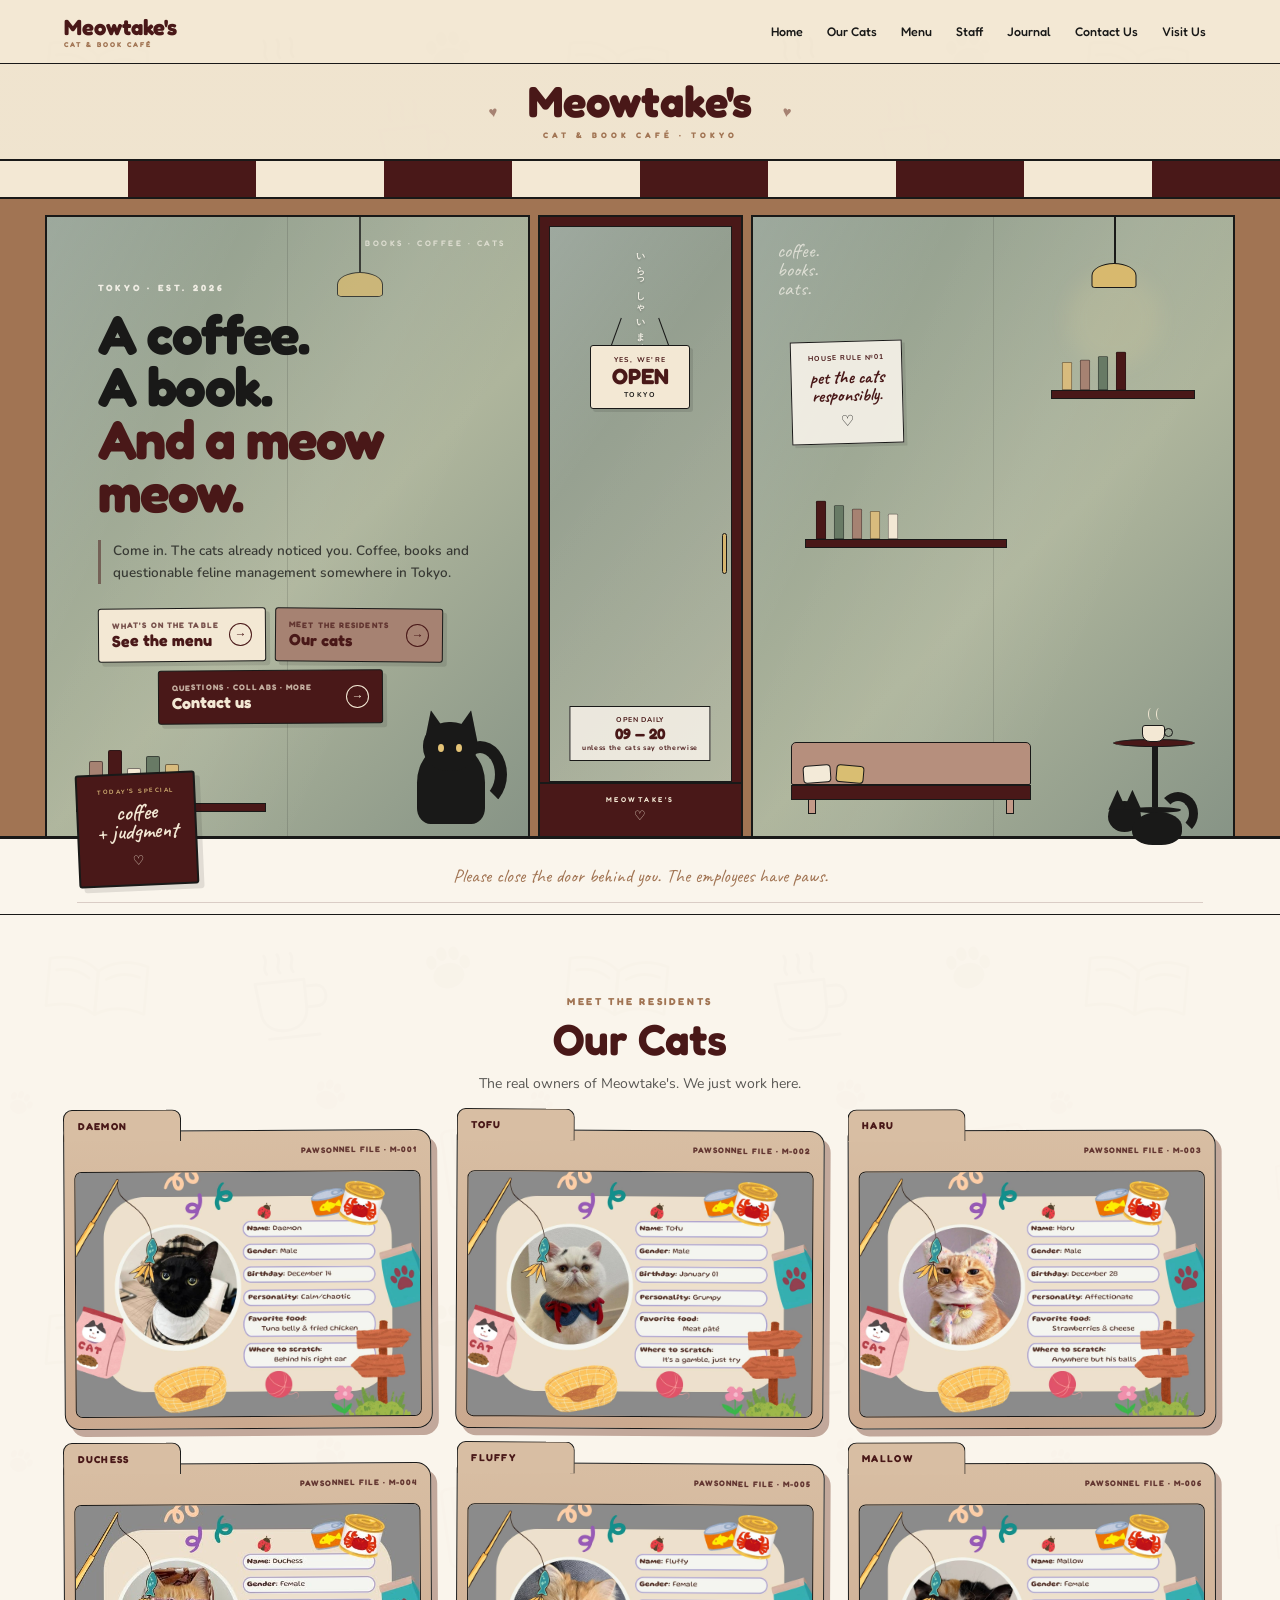
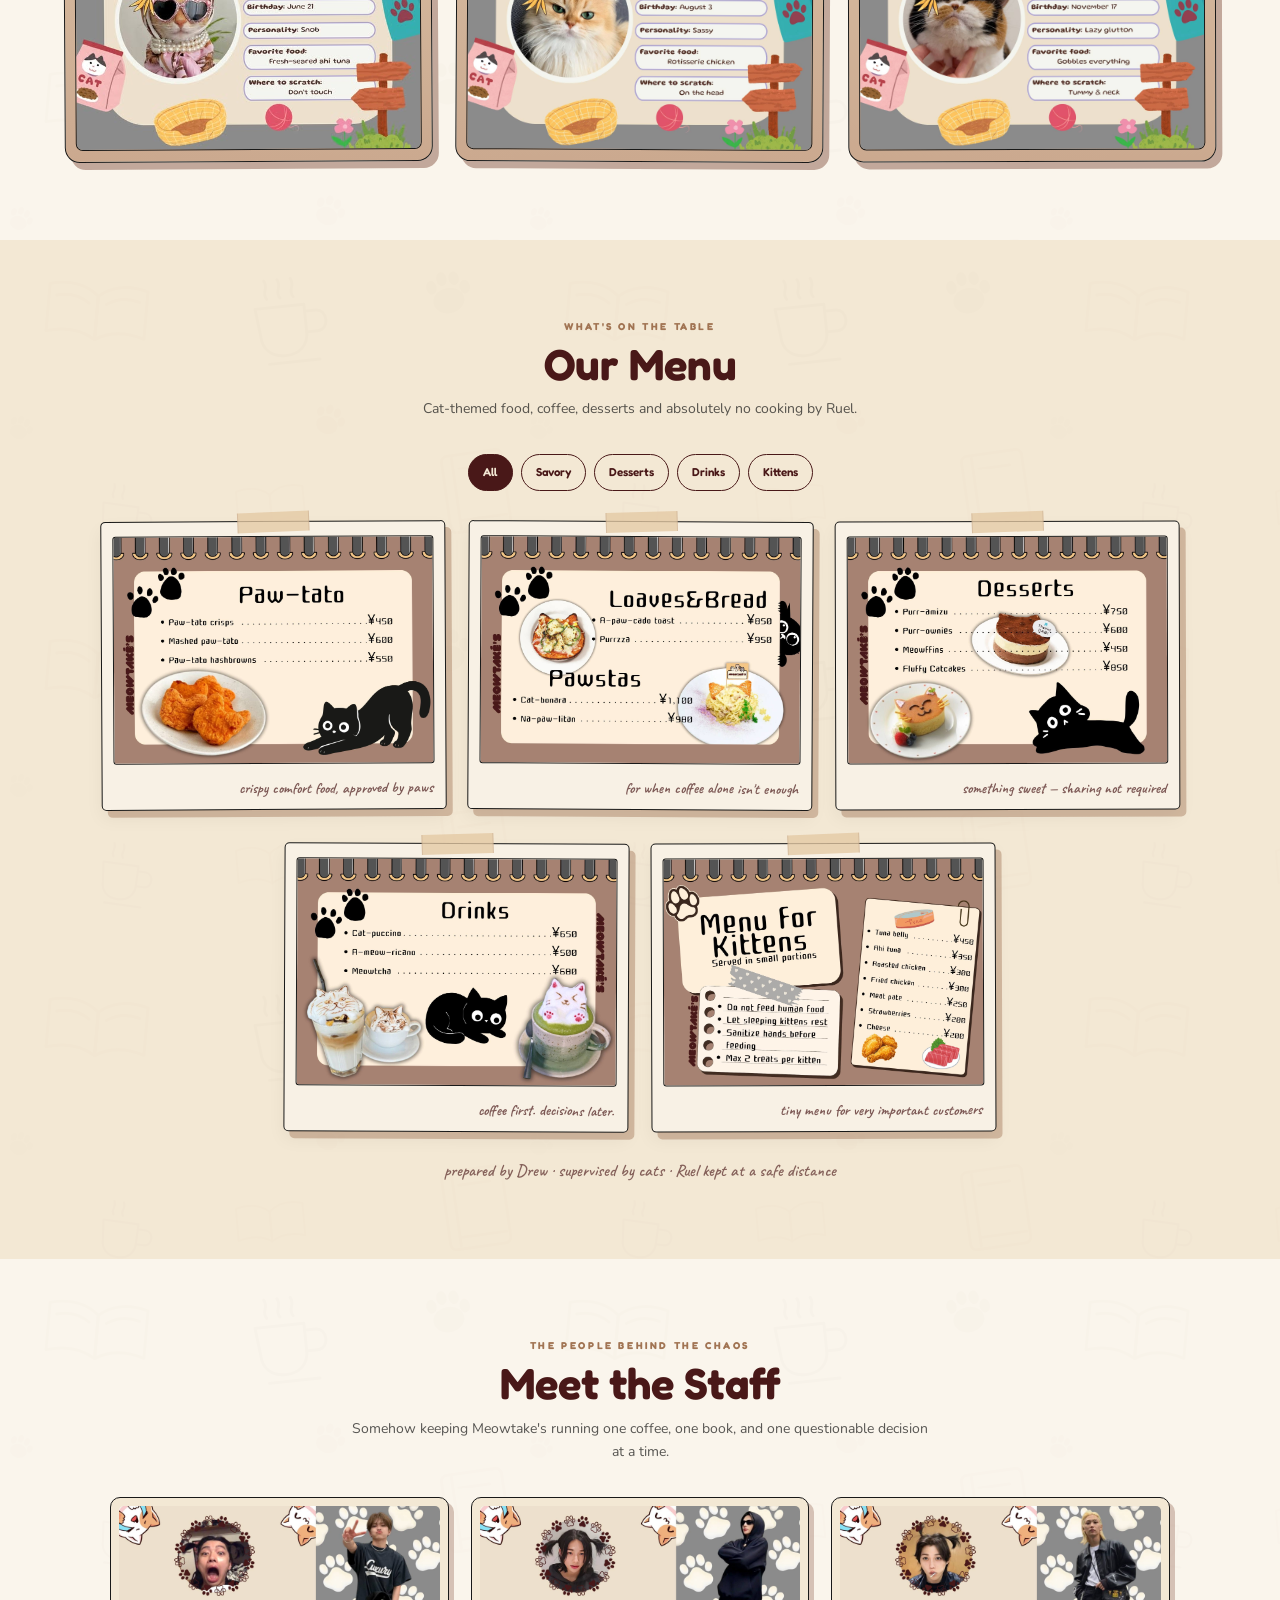
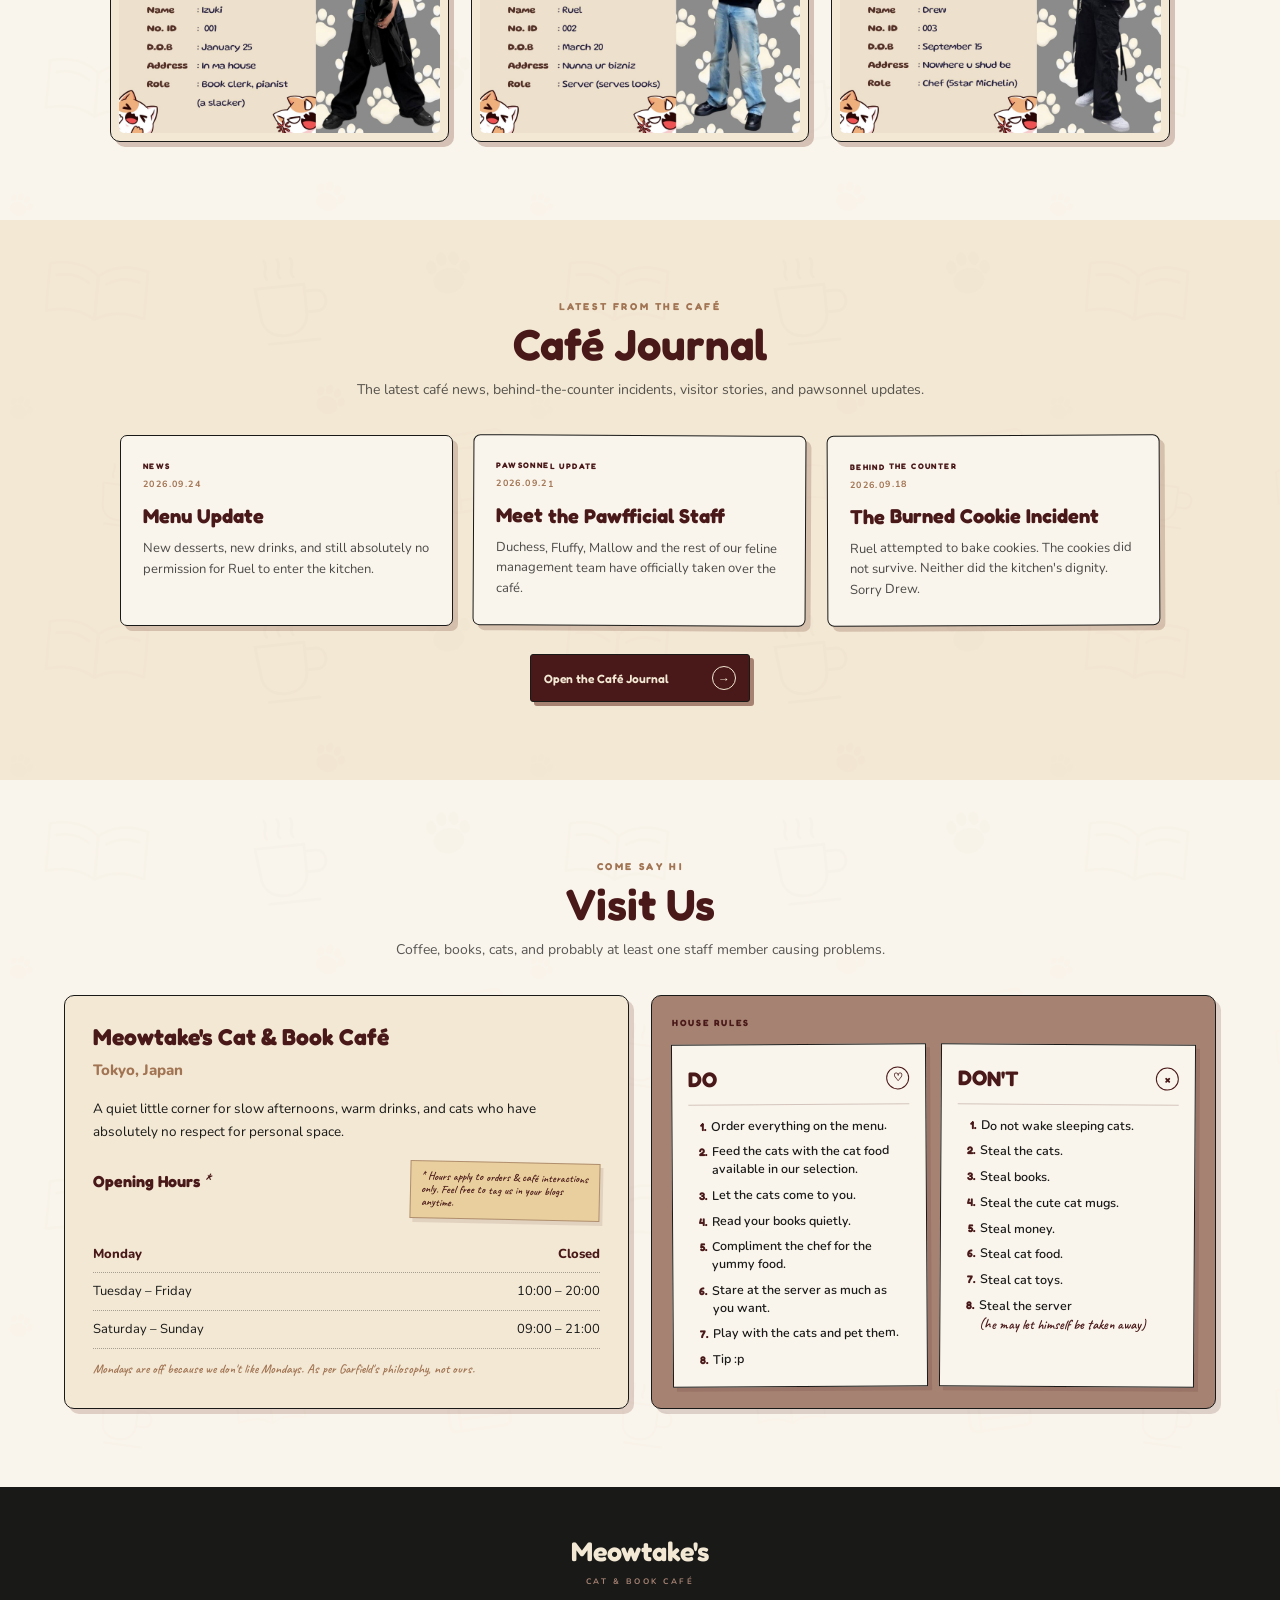
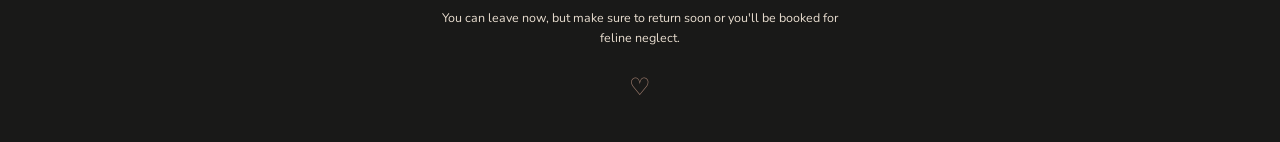
==== index.html @ d49403c1 "this thing should be fcking fine this time" ====
<!DOCTYPE html>
<html lang="en">
<head>
    <meta charset="UTF-8">
    <meta name="viewport" content="width=device-width, initial-scale=1.0">
    <meta name="description" content="Meowtake's Cat & Book Café — coffee, books, cats and questionable staff decisions.">
    <title>Meowtake's Cat & Book Café</title>

    <link rel="preconnect" href="https://fonts.googleapis.com">
    <link rel="preconnect" href="https://fonts.gstatic.com" crossorigin>
    <link href="https://fonts.googleapis.com/css2?family=Caveat:wght@500;600;700&family=Fredoka:wght@400;500;600;700&family=Nunito:wght@400;500;600;700;800&display=swap" rel="stylesheet">
    <link rel="stylesheet" href="style.css">
</head>

<body class="home-page">

    <!-- HEADER -->
    <header class="site-header">
        <a href="#home" class="logo" aria-label="Meowtake's home">
            <strong>Meowtake's</strong>
            <span>CAT &amp; BOOK CAFÉ</span>
        </a>

        <button class="menu-toggle" type="button" aria-label="Open navigation" aria-expanded="false" aria-controls="main-navigation">☰</button>

        <nav class="main-nav" id="main-navigation">
            <a href="#home">Home</a>
            <a href="#cats">Our Cats</a>
            <a href="#menu">Menu</a>
            <a href="#staff">Staff</a>
            <a href="journal.html">Journal</a>
            <a href="contact.html">Contact Us</a>
            <a href="#visit">Visit Us</a>
        </nav>
    </header>

    <main>

        <!-- HERO — FULL CAFÉ ENTRY -->
        <section class="entry-hero" id="home">
            <div class="entry-main-sign">
                <span class="entry-sign-paw" aria-hidden="true">♥</span>
                <div class="entry-brand">
                    <strong>Meowtake's</strong>
                    <span>CAT &amp; BOOK CAFÉ · TOKYO</span>
                </div>
                <span class="entry-sign-paw" aria-hidden="true">♥</span>
            </div>

            <div class="entry-awning" aria-hidden="true">
                <span></span><span></span><span></span><span></span><span></span>
                <span></span><span></span><span></span><span></span><span></span>
            </div>

            <div class="entry-front">

                <!-- LEFT WINDOW -->
                <div class="entry-window entry-copy-window">
                    <div class="entry-glass-shine" aria-hidden="true"></div>
                    <p class="window-small-writing">BOOKS · COFFEE · CATS</p>

                    <div class="left-window-lamp" aria-hidden="true"><span></span></div>

                    <div class="entry-copy">
                        <p class="entry-eyebrow">TOKYO · EST. 2026</p>

                        <h1>
                            A coffee.<br>
                            A book.<br>
                            <span>And a meow meow.</span>
                        </h1>

                        <p class="entry-description">
                            Come in. The cats already noticed you. Coffee, books and questionable feline management somewhere in Tokyo.
                        </p>

                        <div class="entry-actions">
                            <a href="#menu" class="entry-action-card menu-card">
                                <span class="action-mini">WHAT'S ON THE TABLE</span>
                                <strong>See the menu</strong>
                                <span class="action-arrow" aria-hidden="true">→</span>
                            </a>

                            <a href="#cats" class="entry-action-card cats-card">
                                <span class="action-mini">MEET THE RESIDENTS</span>
                                <strong>Our cats</strong>
                                <span class="action-arrow" aria-hidden="true">→</span>
                            </a>

                            <a href="contact.html" class="entry-action-card contact-card">
                                <span class="action-mini">QUESTIONS · COLLABS · MORE</span>
                                <strong>Contact us</strong>
                                <span class="action-arrow" aria-hidden="true">→</span>
                            </a>
                        </div>
                    </div>

                    <div class="entry-book-shelf" aria-hidden="true">
                        <span class="entry-book book-one"></span>
                        <span class="entry-book book-two"></span>
                        <span class="entry-book book-three"></span>
                        <span class="entry-book book-four"></span>
                        <span class="entry-book book-five"></span>
                    </div>

                    <div class="entry-window-cat" aria-hidden="true">
                        <span class="entry-cat-ear left-ear"></span>
                        <span class="entry-cat-ear right-ear"></span>
                        <div class="entry-cat-head"><i></i><i></i></div>
                        <div class="entry-cat-body"></div>
                        <div class="entry-cat-tail"></div>
                    </div>
                </div>

                <!-- CENTER DOOR -->
                <div class="entry-door">
                    <div class="door-window">
                        <p class="door-japanese">いらっしゃいませ</p>

                        <div class="entry-open-holder" aria-label="Yes, we're open">
                            <span class="open-rope rope-left" aria-hidden="true"></span>
                            <span class="open-rope rope-right" aria-hidden="true"></span>
                            <div class="entry-open-sign">
                                <small>YES, WE'RE</small>
                                <strong>OPEN</strong>
                                <span>TOKYO</span>
                            </div>
                        </div>

                        <div class="door-hours">
                            <span>OPEN DAILY</span>
                            <strong>09 — 20</strong>
                            <small>unless the cats say otherwise</small>
                        </div>
                    </div>

                    <div class="entry-door-handle" aria-hidden="true"></div>

                    <div class="door-bottom-panel">
                        <span>MEOWTAKE'S</span>
                        <small>♡</small>
                    </div>
                </div>

                <!-- RIGHT WINDOW -->
                <div class="entry-window entry-interior-window">
                    <div class="entry-glass-shine" aria-hidden="true"></div>

                    <p class="window-quote">coffee.<br>books.<br>cats.</p>

                    <div class="window-poster">
                        <small>HOUSE RULE №01</small>
                        <strong>pet the cats<br>responsibly.</strong>
                        <span>♡</span>
                    </div>

                    <div class="entry-lamp" aria-hidden="true">
                        <div class="lamp-wire"></div>
                        <div class="lamp-shade"></div>
                        <div class="lamp-glow"></div>
                    </div>

                    <div class="interior-shelf" aria-hidden="true">
                        <span class="entry-book book-two"></span>
                        <span class="entry-book book-four"></span>
                        <span class="entry-book book-one"></span>
                        <span class="entry-book book-five"></span>
                        <span class="entry-book book-three"></span>
                    </div>

                    <div class="interior-shelf second-interior-shelf" aria-hidden="true">
                        <span class="entry-book book-five"></span>
                        <span class="entry-book book-one"></span>
                        <span class="entry-book book-four"></span>
                        <span class="entry-book book-two"></span>
                    </div>

                    <div class="window-bench" aria-hidden="true">
                        <div class="bench-back"></div>
                        <div class="bench-seat"></div>
                        <div class="bench-leg leg-left"></div>
                        <div class="bench-leg leg-right"></div>
                        <div class="bench-cushion cushion-one"></div>
                        <div class="bench-cushion cushion-two"></div>
                    </div>

                    <div class="entry-table" aria-hidden="true">
                        <div class="entry-coffee">
                            <span class="coffee-body"></span>
                            <span class="coffee-handle"></span>
                            <i class="steam steam-one"></i>
                            <i class="steam steam-two"></i>
                        </div>
                        <div class="entry-table-top"></div>
                        <div class="entry-table-leg"></div>
                        <div class="entry-table-foot"></div>
                    </div>
                </div>
            </div>

            <div class="entry-sidewalk">
                <div class="entry-board">
                    <small>TODAY'S SPECIAL</small>
                    <strong>coffee<br>+ judgment</strong>
                    <span>♡</span>
                </div>

                <div class="entry-outside-cat" aria-hidden="true">
                    <div class="outside-head"></div>
                    <div class="outside-body"></div>
                    <div class="outside-tail"></div>
                </div>

                <p class="sidewalk-message">Please close the door behind you. The employees have paws.</p>
            </div>
        </section>

        <!-- OUR CATS -->
        <section class="cats-section" id="cats">
            <div class="section-heading">
                <p>MEET THE RESIDENTS</p>
                <h2>Our Cats</h2>
                <span>The real owners of Meowtake's. We just work here.</span>
            </div>

            <div class="cats-grid">
                <article class="cat-card" data-cat-name="DAEMON" data-file="PAWSONNEL FILE · M-001">
                    <img src="images/daemon.jpg" alt="Daemon's Meowtake's profile" class="cat-profile" loading="lazy">
                </article>

                <article class="cat-card" data-cat-name="TOFU" data-file="PAWSONNEL FILE · M-002">
                    <img src="images/tofu.jpg" alt="Tofu's Meowtake's profile" class="cat-profile" loading="lazy">
                </article>

                <article class="cat-card" data-cat-name="HARU" data-file="PAWSONNEL FILE · M-003">
                    <img src="images/haru.jpg" alt="Haru's Meowtake's profile" class="cat-profile" loading="lazy">
                </article>

                <article class="cat-card" data-cat-name="DUCHESS" data-file="PAWSONNEL FILE · M-004">
                    <img src="images/duchess.jpg" alt="Duchess' Meowtake's profile" class="cat-profile" loading="lazy">
                </article>

                <article class="cat-card" data-cat-name="FLUFFY" data-file="PAWSONNEL FILE · M-005">
                    <img src="images/fluffy.jpg" alt="Fluffy's Meowtake's profile" class="cat-profile" loading="lazy">
                </article>

                <article class="cat-card" data-cat-name="MALLOW" data-file="PAWSONNEL FILE · M-006">
                    <img src="images/mallow.jpg" alt="Mallow's Meowtake's profile" class="cat-profile" loading="lazy">
                </article>
            </div>
        </section>

        <!-- MENU -->
        <section class="menu-section" id="menu">
            <div class="section-heading">
                <p>WHAT'S ON THE TABLE</p>
                <h2>Our Menu</h2>
                <span>Cat-themed food, coffee, desserts and absolutely no cooking by Ruel.</span>
            </div>

            <div class="menu-filters" aria-label="Menu filters">
                <button class="menu-filter active" type="button" data-filter="all">All</button>
                <button class="menu-filter" type="button" data-filter="savory">Savory</button>
                <button class="menu-filter" type="button" data-filter="desserts">Desserts</button>
                <button class="menu-filter" type="button" data-filter="drinks">Drinks</button>
                <button class="menu-filter" type="button" data-filter="kittens">Kittens</button>
            </div>

            <div class="menu-grid">
                <article class="menu-category" data-category="savory" data-note="crispy comfort food, approved by paws">
                    <img src="images/menu-pawtato.jpg" alt="Meowtake's Paw-tato menu" class="menu-image" loading="lazy">
                </article>

                <article class="menu-category" data-category="savory" data-note="for when coffee alone isn't enough">
                    <img src="images/menu-savory.jpg" alt="Meowtake's Loaves, Bread and Pawstas menu" class="menu-image" loading="lazy">
                </article>

                <article class="menu-category" data-category="desserts" data-note="something sweet — sharing not required">
                    <img src="images/menu-desserts.jpg" alt="Meowtake's desserts menu" class="menu-image" loading="lazy">
                </article>

                <article class="menu-category" data-category="drinks" data-note="coffee first. decisions later.">
                    <img src="images/menu-drinks.jpg" alt="Meowtake's drinks menu" class="menu-image" loading="lazy">
                </article>

                <article class="menu-category" data-category="kittens" data-note="tiny menu for very important customers">
                    <img src="images/menu-kittens.jpg" alt="Meowtake's menu for kittens" class="menu-image" loading="lazy">
                </article>
            </div>

            <p class="menu-footer-note">prepared by Drew · supervised by cats · Ruel kept at a safe distance</p>
        </section>

        <!-- STAFF -->
        <section class="staff-section" id="staff">
            <div class="section-heading">
                <p>THE PEOPLE BEHIND THE CHAOS</p>
                <h2>Meet the Staff</h2>
                <span>Somehow keeping Meowtake's running one coffee, one book, and one questionable decision at a time.</span>
            </div>

            <div class="staff-grid">
                <article class="staff-card">
                    <img src="images/izuki.jpg" alt="Izuki's Meowtake's staff profile" class="staff-profile" loading="lazy">
                </article>

                <article class="staff-card">
                    <img src="images/ruel.jpg" alt="Ruel's Meowtake's staff profile" class="staff-profile" loading="lazy">
                </article>

                <article class="staff-card">
                    <img src="images/drew.jpg" alt="Drew's Meowtake's staff profile" class="staff-profile" loading="lazy">
                </article>
            </div>
        </section>

        <!-- CAFÉ JOURNAL PREVIEW -->
        <section class="journal-section" id="journal">
            <div class="section-heading">
                <p>LATEST FROM THE CAFÉ</p>
                <h2>Café Journal</h2>
                <span>The latest café news, behind-the-counter incidents, visitor stories, and pawsonnel updates.</span>
            </div>

            <div class="journal-grid">
                <article class="journal-card" data-journal-category="news" data-date="2026-09-24">
                    <p class="journal-category">NEWS</p>
                    <p class="journal-date">2026.09.24</p>
                    <h3>Menu Update</h3>
                    <p>New desserts, new drinks, and still absolutely no permission for Ruel to enter the kitchen.</p>
                </article>

                <article class="journal-card" data-journal-category="pawsonnel" data-date="2026-09-21">
                    <p class="journal-category">PAWSONNEL UPDATE</p>
                    <p class="journal-date">2026.09.21</p>
                    <h3>Meet the Pawfficial Staff</h3>
                    <p>Duchess, Fluffy, Mallow and the rest of our feline management team have officially taken over the café.</p>
                </article>

                <article class="journal-card" data-journal-category="behind" data-date="2026-09-18">
                    <p class="journal-category">BEHIND THE COUNTER</p>
                    <p class="journal-date">2026.09.18</p>
                    <h3>The Burned Cookie Incident</h3>
                    <p>Ruel attempted to bake cookies. The cookies did not survive. Neither did the kitchen's dignity. Sorry Drew.</p>
                </article>
            </div>

            <div class="journal-more">
                <a href="journal.html" class="journal-more-button">
                    <span>Open the Café Journal</span>
                    <span class="journal-more-arrow" aria-hidden="true">→</span>
                </a>
            </div>
        </section>

        <!-- VISIT US -->
        <section class="visit-section" id="visit">
            <div class="section-heading">
                <p>COME SAY HI</p>
                <h2>Visit Us</h2>
                <span>Coffee, books, cats, and probably at least one staff member causing problems.</span>
            </div>

            <div class="visit-grid">
                <article class="visit-info">
                    <h3>Meowtake's Cat &amp; Book Café</h3>
                    <p class="visit-location">Tokyo, Japan</p>
                    <p>A quiet little corner for slow afternoons, warm drinks, and cats who have absolutely no respect for personal space.</p>

                    <div class="opening-hours">

    <div class="opening-hours-heading">
        <h4>
            Opening Hours<span class="hours-asterisk">*</span>
        </h4>

        <div class="hours-sticky">
            * Hours apply to orders &amp; café interactions only.
            Feel free to tag us in your blogs anytime.
        </div>
    </div>

    <div class="hours-row hours-closed">
        <span>Monday</span>
        <span>Closed</span>
    </div>

    <div class="hours-row">
        <span>Tuesday – Friday</span>
        <span>10:00 – 20:00</span>
    </div>

    <div class="hours-row">
        <span>Saturday – Sunday</span>
        <span>09:00 – 21:00</span>
    </div>

    <p class="monday-note">
        Mondays are off because we don't like Mondays. 
        As per Garfield's philosophy, not ours.
    </p>

</div>
                </article>

                <article class="house-rules rules-split-card">
                    <p class="rules-label">HOUSE RULES</p>

                    <div class="rules-columns">
                        <div class="rules-column rules-do">
                            <h3>DO <span aria-hidden="true">♡</span></h3>
                            <ol>
                                <li>Order everything on the menu.</li>
                                <li>Feed the cats with the cat food available in our selection.</li>
                                <li>Let the cats come to you.</li>
                                <li>Read your books quietly.</li>
                                <li>Compliment the chef for the yummy food.</li>
                                <li>Stare at the server as much as you want.</li>
                                <li>Play with the cats and pet them.</li>
                                <li>Tip :p</li>
                            </ol>
                        </div>

                        <div class="rules-column rules-dont">
                            <h3>DON'T <span aria-hidden="true">×</span></h3>
                            <ol>
                                <li>Do not wake sleeping cats.</li>
                                <li>Steal the cats.</li>
                                <li>Steal books.</li>
                                <li>Steal the cute cat mugs.</li>
                                <li>Steal money.</li>
                                <li>Steal cat food.</li>
                                <li>Steal cat toys.</li>
                                <li>Steal the server <small>(he may let himself be taken away)</small></li>
                            </ol>
                        </div>
                    </div>
                </article>
            </div>
        </section>

    </main>

    <!-- FOOTER -->
    <footer class="site-footer">
        <div class="footer-brand">
            <h2>Meowtake's</h2>
            <p>CAT &amp; BOOK CAFÉ</p>
        </div>

        <p class="footer-message">
            You can leave now, but make sure to return soon or you'll be booked for<br>
            feline neglect.
        </p>

        <div class="footer-divider" aria-hidden="true">♡</div>
    </footer>

    <script src="script.js"></script>
</body>
</html>
---- style.css ----
/* =========================================================
   MEOWTAKE'S CAT & BOOK CAFÉ
   CLEAN REBUILD — DESKTOP + TABLET + MOBILE
========================================================= */


/* =========================================================
   1. DESIGN TOKENS
========================================================= */

:root {
    --cream: #f3e8d4;
    --light-cream: #faf5ec;
    --dusty-rose: #a68272;
    --warm-brown: #a17453;
    --deep-burgundy: #491818;
    --soft-gray: #8b8b8b;
    --almost-black: #191918;

    --paper: #f8f1e5;
    --paper-warm: #f1e2ce;
    --paper-soft: #f6eee3;
    --glass-a: #8c9a8c;
    --glass-b: #aeb59c;
    --gold: #d8b96e;

    --content-width: 1180px;
    --section-x: clamp(20px, 5vw, 64px);
    --section-y: clamp(56px, 6.5vw, 78px);

    --border: 1.5px solid var(--almost-black);
    --shadow-small: 5px 5px 0 rgba(73, 24, 24, 0.15);
    --shadow-medium: 8px 8px 0 rgba(73, 24, 24, 0.16);
}


/* =========================================================
   2. RESET / GLOBAL
========================================================= */

*,
*::before,
*::after {
    box-sizing: border-box;
}

html {
    scroll-behavior: smooth;
    scroll-padding-top: 72px;
}

html,
body {
    width: 100%;
    margin: 0;
    overflow-x: clip;
}

body {
    min-width: 0;
    background: var(--cream);
    color: var(--almost-black);
    font-family: "Nunito", sans-serif;
    font-size: 15px;
    line-height: 1.6;
}

img {
    display: block;
    max-width: 100%;
    height: auto;
}

button,
input,
textarea,
select {
    font: inherit;
}

button,
a {
    -webkit-tap-highlight-color: transparent;
}

a {
    color: inherit;
}

h1,
h2,
h3,
h4,
p {
    margin-top: 0;
}

h1,
h2,
h3,
h4 {
    font-family: "Fredoka", sans-serif;
}

::selection {
    background: var(--dusty-rose);
    color: var(--almost-black);
}


/* =========================================================
   3. SHARED BACKGROUND PATTERN
========================================================= */

.site-header,
.cats-section,
.menu-section,
.staff-section,
.journal-section,
.visit-section,
.contact-hero,
.contact-people,
.journal-hero,
.featured-journal-wrapper {
    position: relative;
    isolation: isolate;
}

.site-header::before,
.cats-section::before,
.menu-section::before,
.staff-section::before,
.journal-section::before,
.visit-section::before,
.contact-hero::before,
.contact-people::before,
.journal-hero::before,
.featured-journal-wrapper::before {
    content: "";
    position: absolute;
    inset: 0;
    background-image: url("images/pattern-bg/pattern-bg.svg");
    background-repeat: repeat;
    background-size: 520px auto;
    background-position: center top;
    opacity: 0.12;
    pointer-events: none;
    z-index: 0;
}

.site-header::before {
    opacity: 0.08;
}

.site-header > *,
.cats-section > *,
.menu-section > *,
.staff-section > *,
.journal-section > *,
.visit-section > *,
.contact-hero > *,
.contact-people > *,
.journal-hero > *,
.featured-journal-wrapper > * {
    position: relative;
    z-index: 1;
}


/* =========================================================
   4. HEADER / NAV
========================================================= */

.site-header {
    position: sticky;
    top: 0;
    z-index: 1000;

    min-height: 64px;
    padding: 10px max(20px, 5vw);

    display: flex;
    align-items: center;
    justify-content: space-between;
    gap: 24px;

    background: rgba(243, 232, 212, 0.97);
    border-bottom: var(--border);
    backdrop-filter: blur(7px);
}

.logo {
    display: inline-flex;
    flex-direction: column;
    align-items: flex-start;
    gap: 3px;

    flex: 0 0 auto;

    text-decoration: none;
    line-height: 1;
}

.logo strong {
    font-family: "Fredoka", sans-serif;
    font-size: 22px;
    font-weight: 700;
    color: var(--deep-burgundy);
}

.logo span {
    font-family: "Fredoka", sans-serif;
    font-size: 7px;
    font-weight: 700;
    letter-spacing: 2px;
    color: var(--warm-brown);
}

.main-nav {
    display: flex;
    align-items: center;
    justify-content: flex-end;
    gap: 4px;
}

.main-nav a {
    padding: 7px 10px;
    border-radius: 18px;

    font-family: "Fredoka", sans-serif;
    font-size: 12.5px;
    font-weight: 500;
    text-decoration: none;

    transition:
        background-color 0.18s ease,
        color 0.18s ease,
        transform 0.18s ease;
}

.main-nav a:hover,
.main-nav a[aria-current="page"] {
    background: rgba(166, 130, 114, 0.28);
    color: var(--deep-burgundy);
}

.main-nav a:hover {
    transform: translateY(-1px);
}

.menu-toggle {
    display: none;
    flex: 0 0 auto;

    padding: 4px 6px;

    border: 0;
    background: transparent;
    color: var(--deep-burgundy);

    font-family: "Fredoka", sans-serif;
    font-size: 25px;
    line-height: 1;

    cursor: pointer;
}


/* =========================================================
   5. SHARED SECTION LAYOUT
========================================================= */

.cats-section,
.menu-section,
.staff-section,
.journal-section,
.visit-section {
    width: 100%;
    padding: var(--section-y) var(--section-x);
}

.cats-section,
.staff-section,
.visit-section {
    background-color: var(--light-cream);
}

.menu-section,
.journal-section {
    background-color: var(--cream);
}

.section-heading {
    width: min(100%, 630px);
    margin: 0 auto 34px;
    text-align: center;
}

.section-heading > p,
.section-eyebrow {
    margin: 0 0 8px;

    font-family: "Fredoka", sans-serif;
    font-size: 10px;
    font-weight: 700;
    letter-spacing: 2.6px;

    color: var(--warm-brown);
}

.section-heading h2 {
    margin: 0;

    font-size: clamp(34px, 3.4vw, 46px);
    font-weight: 650;
    line-height: 1.05;

    color: var(--deep-burgundy);
}

.section-heading > span {
    display: block;

    max-width: 580px;
    margin: 10px auto 0;

    font-size: 14px;
    line-height: 1.65;

    color: rgba(25, 25, 24, 0.72);
}


/* =========================================================
   6. HOMEPAGE HERO — CAFÉ STOREFRONT
========================================================= */

.entry-hero {
    width: 100%;
    overflow: hidden;

    display: grid;
    grid-template-rows: auto 38px minmax(455px, auto) 78px;

    background: var(--warm-brown);
    border-bottom: var(--border);
}


/* ---------- top sign ---------- */

.entry-main-sign {
    min-height: 96px;
    padding: 17px 24px;

    display: flex;
    align-items: center;
    justify-content: center;
    gap: 20px;

    background:
        linear-gradient(rgba(243, 232, 212, 0.96), rgba(243, 232, 212, 0.96)),
        url("images/pattern-bg/pattern-bg.svg");
    background-size: auto, 500px auto;

    border-bottom: 2px solid var(--almost-black);
    text-align: center;
}

.entry-brand strong {
    display: block;

    font-family: "Fredoka", sans-serif;
    font-size: clamp(32px, 3.4vw, 46px);
    font-weight: 700;
    line-height: 0.95;

    color: var(--deep-burgundy);
}

.entry-brand span {
    display: block;
    margin-top: 7px;

    font-family: "Fredoka", sans-serif;
    font-size: 8px;
    font-weight: 700;
    letter-spacing: 4px;

    color: var(--warm-brown);
}

.entry-sign-paw {
    display: grid;
    place-items: center;

    width: 30px;
    height: 30px;

    color: var(--dusty-rose);
    font-size: 15px;
}

.entry-sign-paw:first-child {
    transform: rotate(-9deg);
}

.entry-sign-paw:last-child {
    transform: rotate(9deg);
}


/* ---------- awning ---------- */

.entry-awning {
    display: grid;
    grid-template-columns: repeat(10, 1fr);

    border-bottom: 2px solid var(--almost-black);
    overflow: hidden;
}

.entry-awning span {
    position: relative;
    background: var(--cream);
}

.entry-awning span:nth-child(even) {
    background: var(--deep-burgundy);
}

.entry-awning span::after {
    content: "";
    position: absolute;
    left: 0;
    right: 0;
    bottom: -11px;

    height: 20px;

    background: inherit;
    border-radius: 0 0 50% 50%;
}


/* ---------- storefront ---------- */

.entry-front {
    width: 100%;
    min-width: 0;

    display: grid;
    grid-template-columns:
        minmax(0, 1fr)
        minmax(205px, 0.42fr)
        minmax(0, 1fr);

    gap: 8px;

    padding: 16px clamp(18px, 3.5vw, 54px) 0;

    background: var(--warm-brown);
}

.entry-window,
.entry-door {
    min-width: 0;
    min-height: 455px;
}

.entry-window {
    position: relative;
    overflow: hidden;

    background:
        linear-gradient(
            135deg,
            var(--glass-a) 0%,
            var(--glass-b) 56%,
            #879486 100%
        );

    border: 2px solid var(--almost-black);
    border-bottom: 0;
}

.entry-window::after {
    content: "";
    position: absolute;
    top: 0;
    bottom: 0;
    left: 50%;

    width: 1px;

    background: rgba(25, 25, 24, 0.14);
    z-index: 2;
}

.entry-glass-shine {
    position: absolute;
    inset: 0;
    z-index: 1;

    background:
        linear-gradient(
            114deg,
            rgba(255, 255, 255, 0.15),
            transparent 27%,
            rgba(255, 255, 255, 0.05) 52%,
            transparent 70%
        );

    pointer-events: none;
}


/* ---------- left window text ---------- */

.entry-copy-window {
    min-height: 455px;
}

.window-small-writing {
    position: absolute;
    top: 20px;
    right: 22px;
    z-index: 3;

    margin: 0;

    font-family: "Fredoka", sans-serif;
    font-size: 8px;
    font-weight: 600;
    letter-spacing: 2.5px;

    color: rgba(250, 245, 236, 0.64);
}

.entry-copy {
    position: relative;
    z-index: 5;

    width: min(100%, 620px);
    padding:
        clamp(42px, 5vw, 66px)
        clamp(28px, 4vw, 56px)
        112px;
}

.entry-eyebrow {
    margin: 0 0 12px;

    font-family: "Fredoka", sans-serif;
    font-size: 9px;
    font-weight: 700;
    letter-spacing: 3.2px;

    color: rgba(250, 245, 236, 0.9);
}

.entry-copy h1 {
    margin: 0;

    font-family: "Fredoka", sans-serif;
    font-size: clamp(40px, 4.3vw, 62px);
    font-weight: 700;
    line-height: 0.96;
    letter-spacing: -1.5px;

    color: var(--almost-black);
}

.entry-copy h1 span {
    color: var(--deep-burgundy);
}

.entry-description {
    width: min(100%, 450px);
    margin: 21px 0 0;
    padding-left: 12px;

    border-left: 3px solid rgba(73, 24, 24, 0.5);

    font-size: 13.5px;
    font-weight: 600;
    line-height: 1.62;

    color: rgba(25, 25, 24, 0.78);
}


/* ---------- hero action cards ---------- */

.entry-actions {
    width: fit-content;
    max-width: 100%;
    margin-top: 24px;

    display: grid;
    grid-template-columns: repeat(2, minmax(0, 1fr));
    gap: 9px;
}

.entry-action-card {
    position: relative;

    min-width: 168px;
    padding: 11px 42px 11px 13px;

    border: 1.5px solid var(--almost-black);
    border-radius: 3px;

    text-decoration: none;

    box-shadow: 4px 4px 0 rgba(25, 25, 24, 0.12);

    transition:
        transform 0.18s ease,
        box-shadow 0.18s ease;
}

.entry-action-card:hover {
    transform: translateY(-3px) rotate(0);
    box-shadow: 6px 6px 0 rgba(25, 25, 24, 0.12);
}

.menu-card {
    background: var(--cream);
    color: var(--deep-burgundy);
    transform: rotate(-0.5deg);
}

.cats-card {
    background: var(--dusty-rose);
    color: var(--deep-burgundy);
    transform: rotate(0.5deg);
}

.contact-card {
    grid-column: 1 / -1;
    justify-self: center;

    width: 225px;

    background: var(--deep-burgundy);
    color: var(--cream);

    transform: rotate(-0.35deg);
}

.action-mini {
    display: block;
    margin-bottom: 2px;

    font-family: "Fredoka", sans-serif;
    font-size: 8px;
    font-weight: 700;
    line-height: 1.25;
    letter-spacing: 1.1px;

    opacity: 0.72;
    white-space: nowrap;
}

.entry-action-card strong {
    display: block;

    font-family: "Fredoka", sans-serif;
    font-size: 16px;
    line-height: 1.1;
}

.action-arrow {
    position: absolute;
    top: 50%;
    right: 13px;

    width: 23px;
    height: 23px;

    display: grid;
    place-items: center;

    transform: translateY(-50%);

    border: 1px solid currentColor;
    border-radius: 50%;

    font-size: 12px;
}


/* ---------- left window lamp ---------- */

.left-window-lamp {
    position: absolute;
    top: 0;
    left: 65%;
    z-index: 3;

    width: 2px;
    height: 62px;

    background: var(--almost-black);
    opacity: 0.75;
}

.left-window-lamp span {
    position: absolute;
    left: 50%;
    bottom: -18px;

    width: 46px;
    height: 25px;

    transform: translateX(-50%);

    background: var(--gold);
    border: 1.5px solid var(--almost-black);
    border-radius: 50% 50% 12% 12%;
}


/* ---------- books ---------- */

.entry-book-shelf {
    position: absolute;
    left: 6%;
    bottom: 24px;
    z-index: 4;

    width: 190px;
    height: 9px;

    display: flex;
    align-items: flex-end;
    gap: 5px;

    padding-left: 12px;

    background: var(--deep-burgundy);
    border: 1.5px solid var(--almost-black);
}

.entry-book {
    position: relative;
    bottom: 8px;

    display: block;
    width: 14px;

    border: 1px solid rgba(25, 25, 24, 0.55);
    border-radius: 2px 2px 0 0;
}

.book-one {
    height: 42px;
    background: var(--dusty-rose);
}

.book-two {
    height: 53px;
    background: var(--deep-burgundy);
}

.book-three {
    height: 35px;
    background: var(--cream);
}

.book-four {
    height: 47px;
    background: #687a65;
}

.book-five {
    height: 39px;
    background: #d8bb7d;
}


/* ---------- left window cat ---------- */

.entry-window-cat {
    position: absolute;
    right: 6%;
    bottom: 12px;
    z-index: 4;

    width: 96px;
    height: 122px;
}

.entry-cat-head {
    position: absolute;
    top: 20px;
    left: 20px;
    z-index: 3;

    width: 54px;
    height: 49px;

    background: var(--almost-black);
    border-radius: 48%;
}

.entry-cat-head i {
    position: absolute;
    top: 22px;

    width: 6px;
    height: 8px;

    border-radius: 50%;
    background: #e5c477;
}

.entry-cat-head i:first-child {
    left: 15px;
}

.entry-cat-head i:last-child {
    right: 15px;
}

.entry-cat-ear {
    position: absolute;
    top: 8px;
    z-index: 2;

    width: 26px;
    height: 30px;

    background: var(--almost-black);
    clip-path: polygon(50% 0, 100% 100%, 0 100%);
}

.left-ear {
    left: 18px;
    transform: rotate(-12deg);
}

.right-ear {
    right: 18px;
    transform: rotate(12deg);
}

.entry-cat-body {
    position: absolute;
    left: 14px;
    bottom: 0;

    width: 68px;
    height: 80px;

    background: var(--almost-black);
    border-radius: 48% 48% 20% 20%;
}

.entry-cat-tail {
    position: absolute;
    right: -8px;
    bottom: 16px;

    width: 54px;
    height: 67px;

    border: 12px solid var(--almost-black);
    border-left-color: transparent;
    border-bottom-color: transparent;
    border-radius: 50%;

    transform-origin: bottom left;
    animation: entryTail 3s ease-in-out infinite;
}

@keyframes entryTail {
    0%,
    100% {
        transform: rotate(9deg);
    }

    50% {
        transform: rotate(-5deg);
    }
}


/* ---------- door ---------- */

.entry-door {
    position: relative;

    display: flex;
    flex-direction: column;

    background: var(--deep-burgundy);

    border: 2px solid var(--almost-black);
    border-bottom: 0;
}

.door-window {
    position: relative;
    flex: 1;

    margin: 9px 9px 0;

    overflow: hidden;

    background:
        linear-gradient(135deg, #89968a, #afb49d);

    border: 1.5px solid var(--almost-black);
}

.door-window::after {
    content: "";
    position: absolute;
    inset: 0;

    background:
        linear-gradient(
            125deg,
            rgba(255, 255, 255, 0.18),
            transparent 35%,
            rgba(255, 255, 255, 0.06)
        );

    pointer-events: none;
}

.door-japanese {
    position: absolute;
    top: 19px;
    left: 50%;
    z-index: 4;

    margin: 0;

    transform: translateX(-50%);

    writing-mode: vertical-rl;

    font-family: sans-serif;
    font-size: 9px;
    font-weight: 700;
    line-height: 1;
    letter-spacing: 3px;

    color: rgba(250, 245, 236, 0.94);
    text-shadow: 0 1px 2px rgba(25, 25, 24, 0.22);
}

.entry-open-holder {
    position: absolute;
    top: 90px;
    left: 50%;
    z-index: 5;

    width: 112px;
    height: 92px;

    transform: translateX(-50%);
    animation: entryOpenSign 4s ease-in-out infinite;
}

@keyframes entryOpenSign {
    0%,
    100% {
        transform: translateX(-50%) rotate(-2deg);
    }

    50% {
        transform: translateX(-50%) rotate(2deg);
    }
}

.open-rope {
    position: absolute;
    top: 0;

    width: 1px;
    height: 34px;

    background: var(--almost-black);
}

.rope-left {
    left: 31px;
    transform: rotate(20deg);
}

.rope-right {
    right: 31px;
    transform: rotate(-20deg);
}

.entry-open-sign {
    position: absolute;
    left: 50%;
    bottom: 0;

    width: 100px;
    padding: 8px 6px;

    transform: translateX(-50%);

    background: var(--cream);
    border: 1.5px solid var(--almost-black);
    border-radius: 3px;

    text-align: center;

    box-shadow: 3px 3px 0 rgba(25, 25, 24, 0.12);
}

.entry-open-sign small {
    display: block;

    font-size: 7px;
    font-weight: 700;
    letter-spacing: 1.4px;

    color: var(--deep-burgundy);
}

.entry-open-sign strong {
    display: block;

    font-family: "Fredoka", sans-serif;
    font-size: 22px;
    line-height: 1;

    color: var(--deep-burgundy);
}

.entry-open-sign span {
    display: block;
    margin-top: 2px;

    font-size: 7px;
    font-weight: 700;
    letter-spacing: 1.6px;
}

.door-hours {
    position: absolute;
    left: 50%;
    bottom: 20px;
    z-index: 4;

    width: 78%;
    padding: 8px;

    transform: translateX(-50%);

    background: rgba(250, 245, 236, 0.82);
    border: 1px solid var(--almost-black);

    text-align: center;
    color: var(--deep-burgundy);
}

.door-hours span,
.door-hours small {
    display: block;

    font-size: 7px;
    font-weight: 700;
    line-height: 1.3;
    letter-spacing: 0.7px;
}

.door-hours strong {
    display: block;
    margin: 2px 0;

    font-family: "Fredoka", sans-serif;
    font-size: 15px;
    line-height: 1;
}

.entry-door-handle {
    position: absolute;
    top: 51%;
    right: 14px;
    z-index: 6;

    width: 5px;
    height: 41px;

    background: #d5b46e;
    border: 1px solid var(--almost-black);
    border-radius: 20px;
}

.door-bottom-panel {
    height: 54px;

    display: flex;
    flex-direction: column;
    align-items: center;
    justify-content: center;

    border-top: 2px solid var(--almost-black);

    color: var(--cream);
}

.door-bottom-panel span {
    font-family: "Fredoka", sans-serif;
    font-size: 7px;
    font-weight: 600;
    letter-spacing: 2.5px;
}

.door-bottom-panel small {
    margin-top: 1px;
}


/* ---------- right interior ---------- */

.entry-interior-window {
    min-height: 455px;
}

.window-quote {
    position: absolute;
    top: 24px;
    left: 24px;
    z-index: 4;

    margin: 0;

    font-family: "Caveat", cursive;
    font-size: 20px;
    line-height: 0.95;

    color: rgba(250, 245, 236, 0.7);
}

.window-poster {
    position: absolute;
    top: 20%;
    left: 8%;
    z-index: 4;

    width: 112px;
    padding: 10px;

    background: rgba(250, 245, 236, 0.88);
    border: 1.5px solid var(--almost-black);

    text-align: center;

    box-shadow: 3px 3px 0 rgba(25, 25, 24, 0.1);
    transform: rotate(-1.5deg);
}

.window-poster small {
    display: block;

    font-size: 7px;
    font-weight: 700;
    letter-spacing: 1px;

    color: var(--deep-burgundy);
}

.window-poster strong {
    display: block;
    margin-top: 5px;

    font-family: "Caveat", cursive;
    font-size: 18px;
    line-height: 1;

    color: var(--deep-burgundy);
}

.window-poster span {
    display: block;
    margin-top: 5px;
}

.entry-lamp {
    position: absolute;
    top: 0;
    right: 18%;
    z-index: 3;

    width: 65px;
    height: 90px;
}

.lamp-wire {
    position: absolute;
    top: 0;
    left: 50%;

    width: 2px;
    height: 49px;

    background: var(--almost-black);
}

.lamp-shade {
    position: absolute;
    top: 46px;
    left: 50%;
    z-index: 2;

    width: 45px;
    height: 25px;

    transform: translateX(-50%);

    background: var(--gold);
    border: 1.5px solid var(--almost-black);
    border-radius: 50% 50% 10% 10%;
}

.lamp-glow {
    position: absolute;
    top: 55px;
    left: 50%;

    width: 95px;
    height: 95px;

    transform: translateX(-50%);

    border-radius: 50%;
    background: rgba(255, 225, 157, 0.11);
    filter: blur(10px);
}

.interior-shelf {
    position: absolute;
    top: 52%;
    left: 11%;
    z-index: 4;

    width: 42%;
    height: 9px;

    display: flex;
    align-items: flex-end;
    gap: 4px;

    padding-left: 8px;

    background: var(--deep-burgundy);
    border: 1.5px solid var(--almost-black);
}

.interior-shelf .entry-book {
    transform: scale(0.72);
    transform-origin: bottom;
}

.second-interior-shelf {
    top: 28%;
    left: auto;
    right: 8%;
    width: 30%;
}

.window-bench {
    position: absolute;
    left: 8%;
    bottom: 22px;
    z-index: 3;

    width: min(50%, 255px);
    height: 90px;
}

.bench-back {
    position: absolute;
    left: 0;
    bottom: 29px;

    width: 100%;
    height: 43px;

    background: #b68f7d;
    border: 1.5px solid var(--almost-black);
    border-radius: 5px 5px 2px 2px;
}

.bench-seat {
    position: absolute;
    left: 0;
    bottom: 14px;

    width: 100%;
    height: 15px;

    background: var(--deep-burgundy);
    border: 1.5px solid var(--almost-black);
}

.bench-leg {
    position: absolute;
    bottom: 0;

    width: 8px;
    height: 14px;

    background: #c49a88;
    border: 1.5px solid var(--almost-black);
    border-top: 0;
}

.leg-left {
    left: 17px;
}

.leg-right {
    right: 17px;
}

.bench-cushion {
    position: absolute;
    bottom: 31px;

    width: 28px;
    height: 18px;

    border: 1.5px solid var(--almost-black);
    border-radius: 4px;
}

.cushion-one {
    left: 12px;
    background: #f3ead8;
    transform: rotate(-4deg);
}

.cushion-two {
    left: 45px;
    background: #d9be72;
    transform: rotate(5deg);
}

.entry-table {
    position: absolute;
    right: 8%;
    bottom: 18px;
    z-index: 4;

    width: 82px;
    height: 103px;
}

.entry-table-top {
    position: absolute;
    top: 24px;

    width: 82px;
    height: 8px;

    background: var(--deep-burgundy);
    border: 1.5px solid var(--almost-black);
    border-radius: 50%;
}

.entry-table-leg {
    position: absolute;
    top: 31px;
    left: 39px;

    width: 6px;
    height: 61px;

    background: var(--almost-black);
}

.entry-table-foot {
    position: absolute;
    left: 17px;
    bottom: 5px;

    width: 51px;
    height: 6px;

    background: var(--almost-black);
    border-radius: 50%;
}

.entry-coffee {
    position: absolute;
    top: 2px;
    left: 29px;
    z-index: 5;

    width: 27px;
    height: 25px;
}

.coffee-body {
    position: absolute;
    left: 0;
    bottom: 0;

    width: 23px;
    height: 17px;

    background: var(--cream);
    border: 1.5px solid var(--almost-black);
    border-radius: 3px 3px 8px 8px;
}

.coffee-handle {
    position: absolute;
    right: -4px;
    bottom: 5px;

    width: 9px;
    height: 9px;

    border: 1.5px solid var(--almost-black);
    border-radius: 50%;
}

.steam {
    position: absolute;
    top: -9px;

    width: 6px;
    height: 12px;

    border-left: 1.5px solid var(--cream);
    border-radius: 50%;

    animation: entrySteam 2.2s ease-in-out infinite;
}

.steam-one {
    left: 6px;
}

.steam-two {
    left: 14px;
    animation-delay: 0.5s;
}

@keyframes entrySteam {
    0% {
        opacity: 0;
        transform: translateY(3px);
    }

    50% {
        opacity: 0.8;
    }

    100% {
        opacity: 0;
        transform: translateY(-6px);
    }
}


/* ---------- sidewalk ---------- */

.entry-sidewalk {
    position: relative;

    min-height: 78px;

    display: flex;
    align-items: center;
    justify-content: center;

    background: var(--light-cream);
    border-top: 3px solid var(--almost-black);
}

.entry-sidewalk::after {
    content: "";
    position: absolute;
    left: 6%;
    right: 6%;
    bottom: 11px;

    height: 1px;

    background: rgba(73, 24, 24, 0.18);
}

.entry-board {
    position: absolute;
    left: 6%;
    top: -66px;
    z-index: 5;

    width: 120px;
    padding: 12px;

    background: var(--deep-burgundy);
    border: 2px solid var(--almost-black);
    border-radius: 3px;

    color: var(--cream);
    text-align: center;

    box-shadow: 5px 5px 0 rgba(25, 25, 24, 0.11);
    transform: rotate(-2.5deg);
}

.entry-board small {
    display: block;

    font-size: 6px;
    font-weight: 700;
    letter-spacing: 1.5px;

    color: #d6b576;
}

.entry-board strong {
    display: block;
    margin: 6px 0;

    font-family: "Caveat", cursive;
    font-size: 22px;
    font-weight: 600;
    line-height: 0.9;
}

.entry-board span {
    font-size: 13px;
}

.entry-outside-cat {
    position: absolute;
    right: 7%;
    top: -56px;
    z-index: 4;

    width: 86px;
    height: 70px;
}

.outside-head {
    position: absolute;
    left: 4px;
    bottom: 21px;

    width: 33px;
    height: 31px;

    border-radius: 50%;
    background: var(--almost-black);
}

.outside-head::before,
.outside-head::after {
    content: "";
    position: absolute;
    top: -11px;

    width: 18px;
    height: 20px;

    background: var(--almost-black);
    clip-path: polygon(50% 0, 100% 100%, 0 100%);
}

.outside-head::before {
    left: 0;
}

.outside-head::after {
    right: 0;
}

.outside-body {
    position: absolute;
    left: 28px;
    bottom: 8px;

    width: 50px;
    height: 33px;

    border-radius: 60% 50% 45% 45%;
    background: var(--almost-black);
}

.outside-tail {
    position: absolute;
    right: -8px;
    bottom: 18px;

    width: 40px;
    height: 43px;

    border: 9px solid var(--almost-black);
    border-left-color: transparent;
    border-bottom-color: transparent;
    border-radius: 50%;

    animation: outsideTail 3s ease-in-out infinite;
}

@keyframes outsideTail {
    0%,
    100% {
        transform: rotate(7deg);
    }

    50% {
        transform: rotate(-7deg);
    }
}

.sidewalk-message {
    position: relative;
    z-index: 2;

    margin: 0;

    font-family: "Caveat", cursive;
    font-size: 19px;

    color: var(--warm-brown);
}


/* =========================================================
   7. OUR CATS — PAWSONNEL FILES
========================================================= */

.cats-grid {
    width: min(100%, var(--content-width));
    margin: 0 auto;

    display: grid;
    grid-template-columns: repeat(3, minmax(0, 1fr));
    gap: 34px 24px;
}

.cat-card {
    position: relative;

    min-width: 0;
    padding: 40px 10px 11px;

    background:
        linear-gradient(180deg, #d8bea3 0%, #cba98f 100%);

    border: var(--border);
    border-radius: 6px 15px 15px 15px;

    box-shadow:
        6px 7px 0 rgba(166, 130, 114, 0.66);

    transition:
        transform 0.2s ease,
        box-shadow 0.2s ease;
}

.cat-card::before {
    content: attr(data-cat-name);

    position: absolute;
    top: -22px;
    left: -1.5px;

    min-width: 118px;
    padding: 7px 14px 8px;

    background: #d8bea3;

    border: var(--border);
    border-bottom: 0;
    border-radius: 9px 9px 0 0;

    font-family: "Fredoka", sans-serif;
    font-size: 10px;
    font-weight: 700;
    letter-spacing: 1.3px;

    color: var(--deep-burgundy);
}

.cat-card::after {
    content: attr(data-file);

    position: absolute;
    top: 13px;
    right: 13px;

    font-family: "Fredoka", sans-serif;
    font-size: 8px;
    font-weight: 700;
    letter-spacing: 1px;

    color: rgba(73, 24, 24, 0.82);
}

.cat-card:nth-child(3n + 1) {
    transform: rotate(-0.35deg);
}

.cat-card:nth-child(3n + 2) {
    transform: rotate(0.3deg);
}

.cat-card:nth-child(3n) {
    transform: rotate(-0.15deg);
}

.cat-card:hover {
    transform: translateY(-5px) rotate(0);
    box-shadow:
        9px 10px 0 rgba(166, 130, 114, 0.68);
}

.cat-profile {
    width: 100%;

    border: 1.5px solid var(--almost-black);
    border-radius: 7px;
}


/* =========================================================
   8. MENU — REAL CAFÉ SHEETS
========================================================= */

.menu-filters {
    width: min(100%, var(--content-width));
    margin: 0 auto 30px;

    display: flex;
    flex-wrap: wrap;
    justify-content: center;
    gap: 8px;
}

.menu-filter,
.journal-filter {
    min-height: 36px;
    padding: 8px 14px;

    background: transparent;
    border: 1.5px solid var(--deep-burgundy);
    border-radius: 999px;

    color: var(--deep-burgundy);

    font-family: "Fredoka", sans-serif;
    font-size: 11.5px;
    font-weight: 600;

    cursor: pointer;

    transition:
        background-color 0.18s ease,
        color 0.18s ease,
        transform 0.18s ease;
}

.menu-filter:hover,
.journal-filter:hover {
    background: rgba(166, 130, 114, 0.28);
    transform: translateY(-1px);
}

.menu-filter.active,
.journal-filter.active {
    background: var(--deep-burgundy);
    color: var(--cream);
}

.menu-grid {
    width: min(100%, var(--content-width));
    margin: 0 auto;

    display: flex;
    flex-wrap: wrap;
    justify-content: center;
    align-items: flex-start;

    gap: 34px 22px;
}

.menu-category {
    position: relative;

    flex: 0 1 calc((100% - 44px) / 3);
    max-width: 345px;
    min-width: 0;

    padding: 14px 11px 45px;

    background: var(--paper);
    border: var(--border);
    border-radius: 5px;

    box-shadow:
        6px 7px 0 rgba(161, 116, 83, 0.42),
        0 8px 18px rgba(25, 25, 24, 0.05);

    transition:
        transform 0.2s ease,
        box-shadow 0.2s ease;
}

.menu-category::before {
    content: "";

    position: absolute;
    top: -10px;
    left: 50%;

    width: 72px;
    height: 20px;

    transform: translateX(-50%) rotate(-2deg);

    background: rgba(229, 202, 164, 0.78);
    border-left: 1px solid rgba(73, 24, 24, 0.1);
    border-right: 1px solid rgba(73, 24, 24, 0.1);
}

.menu-category::after {
    content: attr(data-note);

    position: absolute;
    right: 13px;
    bottom: 12px;

    max-width: calc(100% - 26px);

    font-family: "Caveat", cursive;
    font-size: 15px;
    font-weight: 650;
    line-height: 1.05;

    color: rgba(73, 24, 24, 0.7);
    text-align: right;
}

.menu-category:nth-child(1) {
    transform: rotate(-0.3deg);
}

.menu-category:nth-child(2) {
    transform: rotate(0.3deg);
}

.menu-category:nth-child(3) {
    transform: rotate(-0.15deg);
}

.menu-category:nth-child(4) {
    transform: rotate(0.25deg);
}

.menu-category:nth-child(5) {
    transform: rotate(-0.2deg);
}

.menu-category:hover {
    transform: translateY(-5px) rotate(0);
    box-shadow:
        9px 10px 0 rgba(161, 116, 83, 0.44),
        0 12px 24px rgba(25, 25, 24, 0.07);
}

.menu-category.hidden {
    display: none !important;
}

.menu-image {
    width: 100%;

    border: 1.5px solid var(--almost-black);
    border-radius: 3px;
}

.menu-footer-note {
    width: fit-content;
    max-width: 92%;
    margin: 28px auto 0;

    font-family: "Caveat", cursive;
    font-size: 17px;
    font-weight: 600;
    line-height: 1.25;

    text-align: center;
    color: rgba(73, 24, 24, 0.65);
}


/* =========================================================
   9. STAFF
========================================================= */

.staff-grid {
    width: min(100%, 1060px);
    margin: 0 auto;

    display: grid;
    grid-template-columns: repeat(3, minmax(0, 1fr));
    gap: 22px;
}

.staff-card {
    min-width: 0;
    padding: 8px;

    background: var(--cream);
    border: var(--border);
    border-radius: 10px;

    box-shadow: 5px 5px 0 rgba(166, 130, 114, 0.45);

    transition:
        transform 0.2s ease,
        box-shadow 0.2s ease;
}

.staff-card:hover {
    transform: translateY(-4px);
    box-shadow: 8px 8px 0 rgba(166, 130, 114, 0.48);
}

.staff-profile {
    width: 100%;
    border-radius: 5px;
}


/* =========================================================
   10. HOMEPAGE JOURNAL PREVIEW
========================================================= */

.journal-grid {
    width: min(100%, 1040px);
    margin: 0 auto;

    display: grid;
    grid-template-columns: repeat(3, minmax(0, 1fr));
    gap: 20px;
}

.journal-card {
    position: relative;

    min-width: 0;
    padding: 24px 22px 25px;

    background: var(--light-cream);
    border: var(--border);
    border-radius: 7px;

    box-shadow: 5px 5px 0 rgba(166, 130, 114, 0.4);

    transition:
        transform 0.2s ease,
        box-shadow 0.2s ease;
}

.journal-card:nth-child(2) {
    transform: rotate(0.3deg);
}

.journal-card:nth-child(3) {
    transform: rotate(-0.25deg);
}

.journal-card:hover {
    transform: translateY(-4px) rotate(0);
    box-shadow: 7px 7px 0 rgba(166, 130, 114, 0.42);
}

.journal-category {
    margin: 0 0 4px;

    font-family: "Fredoka", sans-serif;
    font-size: 8px;
    font-weight: 700;
    letter-spacing: 1.4px;

    color: var(--deep-burgundy);
}

.journal-card .journal-date {
    margin: 0 0 14px;

    font-size: 9px;
    font-weight: 700;
    letter-spacing: 1.4px;

    color: var(--warm-brown);
}

.journal-card h3 {
    margin: 0 0 10px;

    font-size: 20px;
    line-height: 1.12;

    color: var(--deep-burgundy);
}

.journal-card > p:last-child {
    margin-bottom: 0;

    font-size: 13px;
    line-height: 1.6;

    color: rgba(25, 25, 24, 0.78);
}

.journal-more {
    display: flex;
    justify-content: center;

    margin-top: 28px;
}

.journal-more-button {
    display: inline-flex;
    align-items: center;
    justify-content: space-between;
    gap: 20px;

    min-width: 220px;
    padding: 11px 13px;

    background: var(--deep-burgundy);
    border: var(--border);
    border-radius: 3px;

    box-shadow: 4px 4px 0 var(--dusty-rose);

    color: var(--cream);

    font-family: "Fredoka", sans-serif;
    font-size: 12px;
    font-weight: 600;
    text-decoration: none;

    transition:
        transform 0.18s ease,
        box-shadow 0.18s ease;
}

.journal-more-button:hover {
    transform: translateY(-3px);
    box-shadow: 6px 6px 0 var(--dusty-rose);
}

.journal-more-arrow {
    width: 24px;
    height: 24px;

    display: grid;
    place-items: center;

    flex: 0 0 auto;

    border: 1px solid var(--cream);
    border-radius: 50%;
}


/* =========================================================
   11. VISIT US
========================================================= */

.visit-grid {
    width: min(100%, var(--content-width));
    margin: 0 auto;

    display: grid;
    grid-template-columns: repeat(2, minmax(0, 1fr));
    align-items: stretch;

    gap: 22px;
}

.visit-grid > * {
    min-width: 0;
    height: 100%;
}

.visit-info {
    padding: 28px;

    background: var(--cream);
    border: var(--border);
    border-radius: 10px;

    box-shadow: 5px 5px 0 rgba(166, 130, 114, 0.34);
}

.visit-info h3 {
    margin: 0 0 8px;

    font-size: 23px;
    line-height: 1.15;

    color: var(--deep-burgundy);
}

.visit-location {
    margin-bottom: 16px;

    font-weight: 800;
    color: var(--warm-brown);
}

.visit-info > p:not(.visit-location) {
    margin-bottom: 0;

    font-size: 13.5px;
    line-height: 1.65;
}

.opening-hours {
    margin-top: 24px;
}
.opening-hours-heading {
    display: flex;
    align-items: flex-start;
    justify-content: space-between;
    gap: 16px;

    margin-bottom: 12px;
}

.opening-hours-heading h4 {
    margin: 0;
}

.hours-asterisk {
    margin-left: 3px;

    font-family: "Caveat", cursive;
    font-size: 20px;

    color: var(--deep-burgundy);
}

.hours-sticky {
    max-width: 190px;

    padding: 9px 11px;

    background: #e8cf9d;

    border: 1px solid rgba(73, 24, 24, 0.35);

    box-shadow:
        3px 4px 0 rgba(73, 24, 24, 0.10);

    transform: rotate(1.5deg);

    font-family: "Caveat", cursive;
    font-size: 13px;
    font-weight: 600;
    line-height: 1.15;

    color: var(--deep-burgundy);
}

.monday-note {
    margin: 10px 0 0;

    font-family: "Caveat", cursive;
    font-size: 13px;
    font-weight: 600;

    color: var(--warm-brown);
}

.opening-hours h4 {
    margin: 0 0 10px;

    font-size: 16px;
    color: var(--deep-burgundy);
}

.hours-row {
    display: flex;
    justify-content: space-between;
    gap: 20px;

    padding: 8px 0;

    border-bottom: 1px dotted rgba(25, 25, 24, 0.35);

    font-size: 13px;
}
.hours-closed {
    color: var(--deep-burgundy);
    font-weight: 800;
}

.hours-note {
    margin: 14px 0 0;

    font-family: "Caveat", cursive;
    font-size: 15px;
    font-weight: 600;
    line-height: 1.25;

    color: var(--warm-brown);
}


/* ---------- rules ---------- */

.rules-split-card {
    padding: 20px;

    background: var(--dusty-rose);
    border: var(--border);
    border-radius: 10px;

    box-shadow: 5px 5px 0 rgba(73, 24, 24, 0.17);
}

.rules-label {
    margin: 0 0 14px;

    font-family: "Fredoka", sans-serif;
    font-size: 9px;
    font-weight: 700;
    letter-spacing: 2px;

    color: var(--deep-burgundy);
}

.rules-columns {
    display: grid;
    grid-template-columns: repeat(2, minmax(0, 1fr));
    gap: 13px;
}

.rules-column {
    min-width: 0;
    padding: 17px 16px 18px;

    background: var(--light-cream);
    border: 1.5px solid var(--almost-black);

    box-shadow: 4px 4px 0 rgba(73, 24, 24, 0.13);
}

.rules-do {
    transform: rotate(-0.35deg);
}

.rules-dont {
    transform: rotate(0.35deg);
}

.rules-column h3 {
    display: flex;
    align-items: center;
    justify-content: space-between;

    margin: 0 0 12px;
    padding-bottom: 8px;

    border-bottom: 1.5px solid rgba(73, 24, 24, 0.22);

    font-size: 21px;
    color: var(--deep-burgundy);
}

.rules-column h3 span {
    width: 23px;
    height: 23px;

    display: grid;
    place-items: center;

    border: 1px solid var(--deep-burgundy);
    border-radius: 50%;

    font-size: 11px;
}

.rules-column ol {
    margin: 0;
    padding-left: 21px;
}

.rules-column li {
    margin-bottom: 8px;
    padding-left: 2px;

    font-size: 12.5px;
    font-weight: 600;
    line-height: 1.42;
}

.rules-column li:last-child {
    margin-bottom: 0;
}

.rules-column li::marker {
    font-family: "Fredoka", sans-serif;
    font-size: 11px;
    font-weight: 700;

    color: var(--deep-burgundy);
}

.rules-column li small {
    display: block;
    margin-top: 2px;

    font-family: "Caveat", cursive;
    font-size: 14px;
    line-height: 1.15;

    color: var(--deep-burgundy);
}


/* =========================================================
   12. FOOTER
========================================================= */

.site-footer {
    padding: 43px 24px 36px;

    background: var(--almost-black);
    color: var(--cream);

    text-align: center;
}

.footer-brand h2 {
    margin: 0;

    font-size: 27px;
    font-weight: 650;
}

.footer-brand p {
    margin: 3px 0 0;

    font-size: 8px;
    font-weight: 700;
    letter-spacing: 2.5px;

    color: var(--dusty-rose);
}

.footer-message {
    width: min(100%, 520px);
    margin: 19px auto;

    font-size: 12.5px;
    line-height: 1.65;

    color: #e8ddcf;
}

.footer-divider {
    margin-top: 16px;

    font-family: "Caveat", cursive;
    font-size: 24px;

    color: var(--dusty-rose);
}


/* =========================================================
   13. JOURNAL PAGE — INTRO
========================================================= */

.journal-page-body {
    background: var(--cream);
}

.journal-hero {
    padding: 58px var(--section-x) 42px;

    background: var(--cream);
    text-align: center;
}

.journal-hero h1 {
    margin: 0;

    font-size: clamp(42px, 5vw, 62px);
    font-weight: 700;
    line-height: 1;

    color: var(--deep-burgundy);
}

.journal-intro {
    width: min(100%, 620px);
    margin: 16px auto 0;

    font-size: 14px;
    line-height: 1.65;

    color: rgba(25, 25, 24, 0.72);
}


/* =========================================================
   14. JOURNAL FEATURED POST
========================================================= */

.featured-journal-wrapper {
    padding: 6px var(--section-x) 66px;
    background: var(--cream);
}

.featured-journal-post {
    position: relative;

    width: min(100%, 980px);
    margin: 0 auto;
    padding: 22px;

    display: grid;
    grid-template-columns: minmax(0, 1.05fr) minmax(0, 0.95fr);
    align-items: center;
    gap: 28px;

    background: var(--paper);
    border: var(--border);
    border-radius: 4px;

    box-shadow: 8px 9px 0 rgba(73, 24, 24, 0.16);

    transform: rotate(0.18deg);
}

.featured-journal-post::before {
    content: "";

    position: absolute;
    top: -12px;
    left: 50%;
    z-index: 5;

    width: 92px;
    height: 23px;

    transform: translateX(-50%) rotate(-2deg);

    background: rgba(229, 202, 164, 0.84);
    border-left: 1px solid rgba(73, 24, 24, 0.1);
    border-right: 1px solid rgba(73, 24, 24, 0.1);
}

.featured-journal-image {
    min-width: 0;
    padding: 8px 8px 17px;

    background: #fffdfa;
    border: 1px solid rgba(25, 25, 24, 0.5);

    box-shadow: 4px 4px 0 rgba(73, 24, 24, 0.1);
    transform: rotate(-0.45deg);
}

.featured-journal-image img {
    width: 100%;
    max-height: 390px;

    object-fit: cover;
}

.featured-journal-content {
    min-width: 0;
    padding: 8px 6px;
}

.journal-latest {
    display: inline-block;

    padding: 5px 8px;

    border: 1.5px solid var(--deep-burgundy);
    border-radius: 2px;

    font-family: "Fredoka", sans-serif;
    font-size: 8px;
    font-weight: 700;
    letter-spacing: 1.2px;

    color: var(--deep-burgundy);

    transform: rotate(-1.5deg);
}

.featured-journal-content .journal-date {
    display: inline-block;

    margin: 14px 0 4px;
    padding: 4px 6px;

    border: 1px solid rgba(73, 24, 24, 0.45);

    font-size: 8px;
    font-weight: 700;
    letter-spacing: 1.2px;

    color: rgba(73, 24, 24, 0.72);

    transform: rotate(1deg);
}

.featured-category {
    margin: 5px 0 0;

    font-family: "Fredoka", sans-serif;
    font-size: 8px;
    font-weight: 700;
    letter-spacing: 1.4px;

    color: var(--warm-brown);
}

.featured-journal-content h2 {
    margin: 12px 0 10px;

    font-size: clamp(27px, 3vw, 38px);
    line-height: 1.06;

    color: var(--deep-burgundy);
}

.featured-excerpt {
    margin-bottom: 18px;

    font-size: 13.5px;
    line-height: 1.65;
}

.featured-post-link {
    display: inline-flex;
    align-items: center;
    gap: 10px;

    padding: 9px 12px;

    background: var(--deep-burgundy);
    border: 1.5px solid var(--almost-black);
    border-radius: 3px;

    box-shadow: 3px 3px 0 var(--dusty-rose);

    color: var(--cream);

    font-family: "Fredoka", sans-serif;
    font-size: 11px;
    font-weight: 600;
    text-decoration: none;

    transition:
        transform 0.18s ease,
        box-shadow 0.18s ease;
}

.featured-post-link:hover {
    transform: translateY(-2px);
    box-shadow: 5px 5px 0 var(--dusty-rose);
}

.featured-journal-post.featured-no-image {
    grid-template-columns: 1fr;
    max-width: 720px;
}

.featured-journal-post.featured-no-image .featured-journal-content {
    width: min(100%, 590px);
    margin: 0 auto;
    padding: 22px 12px;
}


/* =========================================================
   15. JOURNAL ARCHIVE — SCRAPBOOK BOARD
========================================================= */

.journal-archive {
    position: relative;

    padding: 66px var(--section-x) 82px;

    background:
        radial-gradient(
            circle at 14% 18%,
            rgba(73, 24, 24, 0.055) 0 2px,
            transparent 3px
        ),
        radial-gradient(
            circle at 82% 63%,
            rgba(250, 245, 236, 0.1) 0 2px,
            transparent 3px
        ),
        #c5a58d;

    background-size:
        42px 42px,
        58px 58px,
        auto;

    border-top: 6px solid #997158;
    border-bottom: 6px solid #997158;

    box-shadow:
        inset 0 7px 18px rgba(73, 24, 24, 0.08),
        inset 0 -7px 18px rgba(73, 24, 24, 0.08);
}

.journal-archive-heading {
    position: relative;

    width: min(100%, 690px);
    margin: 0 auto 30px;
    padding: 22px 25px;

    background: var(--paper);
    border: var(--border);
    border-radius: 2px;

    box-shadow: 6px 7px 0 rgba(73, 24, 24, 0.14);
    transform: rotate(-0.45deg);
}

.journal-archive-heading::before {
    content: "";

    position: absolute;
    top: -12px;
    left: 50%;

    width: 82px;
    height: 22px;

    transform: translateX(-50%) rotate(2deg);

    background: rgba(236, 210, 172, 0.82);
}

.journal-archive-heading h2 {
    margin: 0 0 8px;

    font-size: clamp(28px, 3.2vw, 39px);
    line-height: 1.05;

    color: var(--deep-burgundy);
}

.journal-archive-heading p {
    margin: 0;

    font-size: 13.5px;
    line-height: 1.65;
}

.journal-filters {
    width: min(100%, 920px);
    margin: 0 auto 45px;

    display: flex;
    flex-wrap: wrap;
    justify-content: center;
    gap: 9px;
}

.journal-filter {
    background: rgba(248, 241, 229, 0.92);
    border-radius: 3px;

    box-shadow: 3px 4px 0 rgba(73, 24, 24, 0.11);
}

.journal-filter:nth-child(even) {
    transform: rotate(0.45deg);
}

.journal-filter:nth-child(odd) {
    transform: rotate(-0.35deg);
}

.journal-filter.active {
    transform: translateY(-1px) rotate(0);
}

.journal-archive-grid {
    width: min(100%, 1020px);
    margin: 0 auto;

    display: grid;
    grid-template-columns: repeat(2, minmax(0, 1fr));
    align-items: start;

    gap: 44px 30px;
}

.journal-post-card {
    position: relative;

    min-width: 0;
    overflow: visible;

    background: var(--paper);
    border: var(--border);
    border-radius: 2px;

    box-shadow: 7px 8px 0 rgba(73, 24, 24, 0.17);

    transform: rotate(-0.55deg);

    transition:
        transform 0.2s ease,
        box-shadow 0.2s ease;
}

.journal-post-card:nth-child(3n + 2) {
    background: var(--paper-warm);
    transform: rotate(0.6deg);
}

.journal-post-card:nth-child(3n) {
    background: var(--paper-soft);
    transform: rotate(-0.2deg);
}

.journal-post-card::before {
    content: "";

    position: absolute;
    top: -12px;
    left: 50%;
    z-index: 8;

    width: 74px;
    height: 22px;

    transform: translateX(-50%) rotate(-3deg);

    background: rgba(229, 202, 164, 0.84);
    border-left: 1px solid rgba(73, 24, 24, 0.1);
    border-right: 1px solid rgba(73, 24, 24, 0.1);

    pointer-events: none;
}

.journal-post-card:nth-child(even)::before {
    left: 26%;
    transform: translateX(-50%) rotate(4deg);
    background: rgba(166, 130, 114, 0.45);
}

.journal-post-card:nth-child(3n)::before {
    left: 73%;
    transform: translateX(-50%) rotate(-1deg);
}

.journal-post-card::after {
    content: attr(data-note);

    position: absolute;
    right: 16px;
    bottom: 14px;
    z-index: 9;

    max-width: calc(100% - 32px);

    font-family: "Caveat", cursive;
    font-size: 16px;
    font-weight: 700;
    line-height: 1;

    color: rgba(73, 24, 24, 0.78);
    text-align: right;

    transform: rotate(-2deg);

    pointer-events: none;
}

.journal-post-card:nth-child(even)::after {
    transform: rotate(1.5deg);
}

.journal-post-card:hover {
    transform: translateY(-6px) rotate(0);
    box-shadow: 10px 11px 0 rgba(73, 24, 24, 0.16);
}

.journal-post-card.hidden {
    display: none !important;
}

.journal-card-image {
    margin: 13px 13px 0;
    padding: 7px 7px 16px;

    background: #fffdfa;
    border: 1px solid rgba(25, 25, 24, 0.48);

    box-shadow: 3px 4px 0 rgba(73, 24, 24, 0.1);
    transform: rotate(-0.4deg);

    overflow: hidden;
}

.journal-card-image img {
    width: 100%;
    max-height: 300px;

    object-fit: cover;
}

.journal-card-content {
    padding: 23px 24px 51px;
}

.journal-card-meta {
    display: flex;
    align-items: center;
    justify-content: space-between;
    flex-wrap: wrap;

    gap: 8px;

    margin-bottom: 15px;
    padding-bottom: 10px;

    border-bottom: 1px dashed rgba(73, 24, 24, 0.25);
}

.journal-card-meta span:first-child {
    font-family: "Fredoka", sans-serif;
    font-size: 8px;
    font-weight: 800;
    letter-spacing: 1.3px;

    color: var(--deep-burgundy);
}

.journal-card-meta span:last-child {
    display: inline-block;

    padding: 4px 6px;

    border: 1px solid rgba(73, 24, 24, 0.58);
    border-radius: 2px;

    background: rgba(248, 241, 229, 0.62);

    font-family: "Fredoka", sans-serif;
    font-size: 8px;
    font-weight: 700;
    letter-spacing: 1px;

    color: rgba(73, 24, 24, 0.76);

    transform: rotate(1.5deg);
}

.journal-card-content h3 {
    margin: 0 0 9px;

    font-size: 23px;
    line-height: 1.08;

    color: var(--deep-burgundy);
}

.journal-card-content > p {
    margin: 0;

    font-size: 13.5px;
    line-height: 1.62;
}

.journal-card-content a,
.journal-coming-soon {
    display: inline-block;
    margin-top: 15px;

    font-family: "Caveat", cursive;
    font-size: 17px;
    font-weight: 700;

    color: var(--deep-burgundy);
    text-decoration: none;
}

.journal-card-content a {
    transition: transform 0.18s ease;
}

.journal-card-content a:hover {
    transform: translateX(3px);
}


/* =========================================================
   16. CONTACT PAGE
========================================================= */

.contact-page-body {
    background: var(--cream);
}

.contact-hero {
    padding: 64px var(--section-x) 72px;
    background: var(--cream);
}

.contact-heading {
    width: min(100%, var(--content-width));
    margin: 0 auto 32px;
}

.contact-heading h1 {
    margin: 6px 0 12px;

    font-size: clamp(44px, 5.5vw, 68px);
    line-height: 0.98;

    color: var(--deep-burgundy);
}

.contact-heading-line {
    width: 95px;
    height: 3px;

    background: var(--warm-brown);
    border-radius: 20px;
}

.contact-layout {
    width: min(100%, var(--content-width));
    margin: 0 auto;

    display: grid;
    grid-template-columns:
        minmax(210px, 0.78fr)
        minmax(270px, 0.95fr)
        minmax(310px, 1.1fr);

    align-items: stretch;
    gap: 20px;
}

.contact-intro {
    position: relative;

    min-height: 390px;
    padding: 36px 28px;

    display: flex;
    flex-direction: column;
    justify-content: center;

    background: var(--soft-gray);
    border: var(--border);

    color: var(--cream);
    text-align: center;

    box-shadow: 6px 6px 0 var(--dusty-rose);
}

.contact-intro p {
    margin-bottom: 0;

    font-size: 15px;
    line-height: 1.68;
}

.contact-intro .contact-yes {
    margin-bottom: 18px;

    font-family: "Fredoka", sans-serif;
    font-size: 22px;
    font-weight: 600;
}

.contact-paw {
    position: absolute;
    top: 18px;
    right: 20px;

    font-size: 38px;

    filter: grayscale(1) brightness(0.25);
    transform: rotate(12deg);
}

.contact-services {
    display: flex;
    flex-direction: column;
    justify-content: center;
    gap: 13px;
}

.contact-service-card {
    padding: 20px 21px;

    background: var(--light-cream);
    border: var(--border);

    box-shadow: 4px 4px 0 rgba(166, 130, 114, 0.28);

    transition:
        transform 0.18s ease,
        box-shadow 0.18s ease;
}

.contact-service-card:hover {
    transform: translateY(-3px);
    box-shadow: 6px 6px 0 rgba(166, 130, 114, 0.34);
}

.service-number {
    margin: 0 0 4px;

    font-family: "Fredoka", sans-serif;
    font-size: 8px;
    font-weight: 700;
    letter-spacing: 1.5px;

    color: var(--warm-brown);
}

.contact-service-card h2 {
    margin: 0 0 7px;

    font-size: 21px;
    line-height: 1.1;

    color: var(--deep-burgundy);
}

.contact-service-card > p:last-child {
    margin: 0;

    font-size: 12.5px;
    line-height: 1.55;
}

.contact-photo {
    position: relative;

    min-width: 0;
    min-height: 390px;
    margin: 0;

    overflow: hidden;

    border: var(--border);

    box-shadow: 6px 6px 0 var(--warm-brown);
}

.contact-photo img {
    width: 100%;
    height: 100%;

    object-fit: cover;
}

.photo-paw {
    position: absolute;
    z-index: 2;

    font-size: 43px;

    filter: grayscale(1) brightness(0);
    pointer-events: none;
}

.paw-one {
    top: 14px;
    left: 15px;
    transform: rotate(-16deg);
}

.paw-two {
    right: 15px;
    bottom: 14px;
    transform: rotate(15deg);
}


/* ---------- contact people ---------- */

.contact-people {
    padding: 66px var(--section-x) 76px;

    background: var(--light-cream);
    text-align: center;
}

.contact-people > h2 {
    margin: 5px 0 10px;

    font-size: clamp(34px, 4vw, 48px);
    line-height: 1;

    color: var(--deep-burgundy);
}

.contact-people-intro {
    width: min(100%, 570px);
    margin: 0 auto;

    font-size: 13.5px;
    line-height: 1.65;
}

.contact-person-grid {
    width: min(100%, 980px);
    margin: 32px auto 0;

    display: grid;
    grid-template-columns: repeat(3, minmax(0, 1fr));
    gap: 16px;
}

.contact-person {
    min-width: 0;
    min-height: 84px;
    padding: 18px;

    display: flex;
    align-items: center;
    gap: 13px;

    background: var(--cream);
    border: var(--border);
    border-radius: 5px;

    box-shadow: 5px 5px 0 var(--dusty-rose);

    color: var(--deep-burgundy);
    text-align: left;
    text-decoration: none;

    transition:
        transform 0.18s ease,
        box-shadow 0.18s ease;
}

.contact-person:hover {
    transform: translateY(-3px);
    box-shadow: 7px 7px 0 var(--dusty-rose);
}

.contact-person-number {
    width: 34px;
    height: 34px;

    display: grid;
    place-items: center;

    flex: 0 0 auto;

    border: 1px solid var(--deep-burgundy);
    border-radius: 50%;

    font-family: "Fredoka", sans-serif;
    font-size: 9px;
    font-weight: 600;
}

.contact-person-copy {
    min-width: 0;
    flex: 1;
}

.contact-person strong {
    display: block;

    font-family: "Fredoka", sans-serif;
    font-size: 20px;
    line-height: 1;
}

.contact-person small {
    display: block;
    margin-top: 4px;

    overflow-wrap: anywhere;

    font-size: 11.5px;
    font-weight: 700;
    line-height: 1.2;

    color: var(--warm-brown);
}

.contact-person b {
    width: 28px;
    height: 28px;

    display: grid;
    place-items: center;

    flex: 0 0 auto;

    border: 1px solid var(--deep-burgundy);
    border-radius: 50%;

    font-size: 13px;
    font-weight: 400;

    transition:
        transform 0.18s ease,
        background-color 0.18s ease,
        color 0.18s ease;
}

.contact-person:hover b {
    transform: translate(2px, -2px);
    background: var(--deep-burgundy);
    color: var(--cream);
}


/* =========================================================
   17. TABLET
========================================================= */

@media (max-width: 1050px) {

    .main-nav {
        gap: 1px;
    }

    .main-nav a {
        padding-inline: 7px;
        font-size: 11.5px;
    }


    /* hero */

    .entry-front {
        grid-template-columns:
            minmax(0, 1.15fr)
            minmax(180px, 0.46fr)
            minmax(0, 0.85fr);

        padding-inline: 18px;
    }

    .entry-copy {
        padding-left: 32px;
        padding-right: 24px;
    }

    .entry-copy h1 {
        font-size: clamp(38px, 5vw, 53px);
    }

    .entry-action-card {
        min-width: 150px;
    }

    .window-poster {
        width: 98px;
    }

    .window-bench {
        width: 48%;
    }


    /* general grids */

    .cats-grid {
        grid-template-columns: repeat(2, minmax(0, 1fr));
        max-width: 760px;
    }

    .menu-category {
        flex-basis: calc((100% - 22px) / 2);
        max-width: 360px;
    }

    .staff-grid {
        max-width: 720px;
        grid-template-columns: repeat(2, minmax(0, 1fr));
    }

    .journal-grid {
        max-width: 720px;
        grid-template-columns: repeat(2, minmax(0, 1fr));
    }

    .journal-card:last-child {
        grid-column: 1 / -1;
        width: min(100%, 350px);
        justify-self: center;
    }


    /* visit */

    .visit-grid {
        grid-template-columns: 1fr;
        max-width: 760px;
    }


    /* contact */

    .contact-layout {
        grid-template-columns: repeat(2, minmax(0, 1fr));
        max-width: 820px;
    }

    .contact-photo {
        grid-column: 1 / -1;
        min-height: 340px;
        max-height: 480px;
    }

    .contact-photo img {
        object-position: center;
    }
}


/* =========================================================
   18. MOBILE
========================================================= */

@media (max-width: 760px) {

    :root {
        --section-x: 18px;
        --section-y: 50px;
    }

    html {
        scroll-padding-top: 62px;
    }


    /* ---------- header ---------- */

    .site-header {
        min-height: 60px;
        padding: 9px 17px;
    }

    .logo strong {
        font-size: 20px;
    }

    .logo span {
        font-size: 6px;
        letter-spacing: 1.6px;
    }

    .menu-toggle {
        display: block;
    }

    .main-nav {
        position: absolute;
        top: 100%;
        left: 0;
        right: 0;

        display: none;
        flex-direction: column;
        align-items: stretch;
        gap: 0;

        padding: 9px 16px 14px;

        background: rgba(243, 232, 212, 0.99);
        border-bottom: var(--border);

        box-shadow: 0 7px 15px rgba(25, 25, 24, 0.08);
    }

    .main-nav.active {
        display: flex;
    }

    .main-nav a {
        width: 100%;
        padding: 10px 8px;

        border-radius: 8px;

        font-size: 12px;
        text-align: center;
    }


    /* ---------- shared sections ---------- */

    .section-heading {
        margin-bottom: 29px;
    }

    .section-heading h2 {
        font-size: 33px;
    }

    .section-heading > span {
        font-size: 13px;
        line-height: 1.6;
    }


    /* ---------- hero ---------- */

    .entry-hero {
        grid-template-rows: auto 28px auto 66px;
    }

    .entry-main-sign {
        min-height: 76px;
        padding: 13px 15px;
    }

    .entry-brand strong {
        font-size: 29px;
    }

    .entry-brand span {
        margin-top: 5px;
        font-size: 6px;
        letter-spacing: 2.5px;
    }

    .entry-sign-paw {
        display: none;
    }

    .entry-front {
        display: grid;
        grid-template-columns: 1fr;
        gap: 7px;

        padding: 11px 11px 0;
    }

    .entry-copy-window,
    .entry-door {
        min-height: 0;
    }

    .entry-copy-window {
        min-height: 430px;
    }

    .entry-copy {
        width: 100%;
        padding: 36px 22px 118px;
    }

    .entry-eyebrow {
        margin-bottom: 10px;

        font-size: 8px;
        letter-spacing: 2.4px;
    }

    .entry-copy h1 {
        font-size: clamp(36px, 10vw, 45px);
        line-height: 0.98;
        letter-spacing: -0.8px;
    }

    .entry-description {
        max-width: 430px;
        margin-top: 17px;

        font-size: 12.5px;
        line-height: 1.55;
    }

    .entry-actions {
        width: 100%;

        grid-template-columns: 1fr;
        gap: 8px;

        margin-top: 20px;
    }

    .entry-action-card,
    .contact-card {
        width: 100%;
        min-width: 0;

        grid-column: auto;
        justify-self: stretch;

        padding: 10px 40px 10px 12px;

        transform: none;
    }

    .action-mini {
        font-size: 7.5px;
        white-space: normal;
    }

    .entry-action-card strong {
        font-size: 15px;
    }

    .entry-book-shelf {
        left: 20px;
        bottom: 20px;

        width: 150px;

        transform: scale(0.82);
        transform-origin: bottom left;
    }

    .entry-window-cat {
        right: 14px;
        bottom: 7px;

        transform: scale(0.76);
        transform-origin: bottom right;
    }

    .left-window-lamp {
        left: 72%;
        transform: scale(0.82);
        transform-origin: top;
    }

    .window-small-writing {
        top: 16px;
        right: 15px;

        font-size: 6px;
        letter-spacing: 1.8px;
    }


    /* Right window is decorative; mobile keeps the same content/actions
       while removing the visual clutter that caused horizontal overflow. */

    .entry-interior-window {
        display: none;
    }

    .entry-door {
        width: min(100%, 290px);
        min-height: 335px;
        margin: 0 auto;

        border-bottom: 0;
    }

    .entry-open-holder {
        top: 67px;

        transform: translateX(-50%) scale(0.82);
    }

    @keyframes entryOpenSign {
        0%,
        100% {
            transform: translateX(-50%) scale(0.82) rotate(-2deg);
        }

        50% {
            transform: translateX(-50%) scale(0.82) rotate(2deg);
        }
    }

    .door-japanese {
        top: 15px;

        font-size: 8px;
        letter-spacing: 2.6px;
    }

    .door-hours {
        bottom: 15px;
        padding: 7px;
    }

    .door-hours span,
    .door-hours small {
        font-size: 6px;
    }

    .door-hours strong {
        font-size: 13px;
    }

    .door-bottom-panel {
        height: 46px;
    }

    .entry-sidewalk {
        min-height: 66px;
    }

    .entry-board {
        display: none;
    }

    .entry-outside-cat {
        right: 16px;
        top: -49px;

        transform: scale(0.8);
        transform-origin: bottom right;
    }

    .sidewalk-message {
        padding-inline: 20px;

        font-size: 16px;
        text-align: center;
    }


    /* ---------- cats ---------- */

    .cats-grid {
        grid-template-columns: 1fr;
        gap: 39px;

        max-width: 470px;
    }

    .cat-card {
        padding-top: 38px;
        transform: none !important;
    }

    .cat-card::before {
        min-width: 105px;
        font-size: 9px;
    }

    .cat-card::after {
        top: 13px;
        font-size: 7.5px;
    }


    /* ---------- menu ---------- */

    .menu-filters {
        gap: 7px;
        margin-bottom: 28px;
    }

    .menu-filter {
        min-height: 34px;
        padding: 7px 12px;
        font-size: 10.5px;
    }

    .menu-grid {
        flex-direction: column;
        align-items: center;
        gap: 30px;
    }

    .menu-category {
        width: min(100%, 440px);
        max-width: 440px;
        flex-basis: auto;

        transform: none !important;
    }

    .menu-category::after {
        font-size: 14px;
    }

    .menu-footer-note {
        margin-top: 25px;
        font-size: 16px;
    }


    /* ---------- staff ---------- */

    .staff-grid {
        grid-template-columns: 1fr;
        max-width: 470px;
        gap: 22px;
    }


    /* ---------- homepage journal ---------- */

    .journal-grid {
        grid-template-columns: 1fr;
        max-width: 470px;
        gap: 17px;
    }

    .journal-card,
    .journal-card:last-child {
        width: 100%;
        grid-column: auto;
        transform: none;
    }

    .journal-card {
        padding: 21px 19px 22px;
    }


    /* ---------- visit ---------- */

    .visit-grid {
        max-width: 520px;
        gap: 18px;
    }

    .visit-info {
        padding: 23px 21px;
    }

    .rules-split-card {
        padding: 17px;
    }

    .rules-columns {
        grid-template-columns: 1fr;
        gap: 15px;
    }

    .rules-do,
    .rules-dont {
        transform: none;
    }

    .rules-column {
        padding: 17px;
    }

    .hours-row {
        gap: 10px;
    }


    /* ---------- journal page ---------- */

    .journal-hero {
        padding: 46px 20px 35px;
    }

    .journal-hero h1 {
        font-size: 39px;
    }

    .journal-intro {
        max-width: 470px;
        margin-top: 13px;

        font-size: 13px;
    }

    .featured-journal-wrapper {
        padding: 4px 18px 52px;
    }

    .featured-journal-post {
        width: min(100%, 500px);

        grid-template-columns: 1fr;
        gap: 18px;

        padding: 16px;

        transform: none;
    }

    .featured-journal-image {
        transform: none;
    }

    .featured-journal-content {
        padding: 4px 5px 7px;
    }

    .featured-journal-content h2 {
        font-size: 29px;
    }

    .journal-archive {
        padding: 55px 18px 65px;
    }

    .journal-archive-heading {
        width: min(100%, 520px);
        padding: 20px 19px;
        margin-bottom: 26px;

        transform: none;
    }

    .journal-archive-heading h2 {
        font-size: 29px;
    }

    .journal-archive-heading p {
        font-size: 12.5px;
    }

    .journal-filters {
        max-width: 500px;
        gap: 7px;
        margin-bottom: 38px;
    }

    .journal-filter {
        min-height: 34px;
        padding: 7px 11px;

        font-size: 10.5px;

        transform: none !important;
    }

    .journal-archive-grid {
        grid-template-columns: 1fr;
        max-width: 500px;
        gap: 40px;
    }

    .journal-post-card,
    .journal-post-card:nth-child(3n + 2),
    .journal-post-card:nth-child(3n) {
        transform: none;
    }

    .journal-post-card:hover {
        transform: translateY(-3px);
    }

    .journal-post-card::before,
    .journal-post-card:nth-child(even)::before,
    .journal-post-card:nth-child(3n)::before {
        left: 50%;
        transform: translateX(-50%) rotate(-2deg);
    }

    .journal-post-card::after {
        right: 14px;
        bottom: 13px;

        font-size: 15px;

        transform: rotate(-1.5deg);
    }

    .journal-card-image {
        margin: 12px 12px 0;
        transform: none;
    }

    .journal-card-content {
        padding: 21px 20px 48px;
    }

    .journal-card-content h3 {
        font-size: 22px;
    }


    /* ---------- contact ---------- */

    .contact-hero {
        padding: 50px 18px 58px;
    }

    .contact-heading {
        margin-bottom: 27px;
    }

    .contact-heading h1 {
        font-size: 44px;
    }

    .contact-layout {
        grid-template-columns: 1fr;
        max-width: 520px;
        gap: 17px;
    }

    .contact-intro {
        min-height: 0;
        padding: 40px 25px;
    }

    .contact-intro p {
        font-size: 14px;
    }

    .contact-services {
        gap: 11px;
    }

    .contact-service-card {
        padding: 18px 19px;
    }

    .contact-photo {
        grid-column: auto;

        min-height: 0;
        height: auto;
        aspect-ratio: 4 / 3;
    }

    .contact-people {
        padding: 54px 18px 62px;
    }

    .contact-people > h2 {
        font-size: 35px;
    }

    .contact-people-intro {
        font-size: 13px;
    }

    .contact-person-grid {
        grid-template-columns: 1fr;
        max-width: 470px;
        gap: 13px;

        margin-top: 27px;
    }

    .contact-person {
        min-height: 76px;
        padding: 15px 16px;
    }

    .contact-person strong {
        font-size: 19px;
    }

    .contact-person small {
        font-size: 11px;
    }


    /* ---------- footer ---------- */

    .site-footer {
        padding: 38px 18px 32px;
    }

    .footer-brand h2 {
        font-size: 25px;
    }

    .footer-message {
        font-size: 12px;
    }
}


/* =========================================================
   19. SMALL PHONES
========================================================= */

@media (max-width: 430px) {

    :root {
        --section-x: 15px;
    }

    .site-header {
        padding-inline: 14px;
    }

    .entry-copy-window {
        min-height: 420px;
    }

    .entry-copy {
        padding:
            32px
            18px
            112px;
    }

    .entry-copy h1 {
        font-size: 35px;
    }

    .entry-description {
        font-size: 12px;
    }

    .entry-action-card {
        padding-left: 11px;
    }

    .entry-door {
        width: min(100%, 260px);
        min-height: 315px;
    }

    .sidewalk-message {
        max-width: 260px;
        font-size: 15px;
        line-height: 1.1;
    }

    .entry-outside-cat {
        right: 8px;
        transform: scale(0.72);
    }

    .cat-card::after {
        right: 10px;
        max-width: 54%;
        text-align: right;
        line-height: 1.2;
    }

    .contact-heading h1 {
        font-size: 39px;
    }

    .journal-hero h1 {
        font-size: 36px;
    }

    .journal-card-meta {
        align-items: flex-start;
    }
}
@media (max-width: 760px) {

    .opening-hours-heading {
        flex-direction: column;
        gap: 8px;
    }

    .hours-sticky {
        align-self: flex-end;

        max-width: 180px;

        font-size: 12px;
    }

}


/* =========================================================
   20. REDUCED MOTION
========================================================= */

@media (prefers-reduced-motion: reduce) {

    *,
    *::before,
    *::after {
        scroll-behavior: auto !important;
        animation-duration: 0.01ms !important;
        animation-iteration-count: 1 !important;
        transition-duration: 0.01ms !important;
    }
}
/* =========================================================
   OPENING HOURS — MOBILE FIX
========================================================= */

:root {
    color-scheme: only light;
}

html,
body {
    color-scheme: only light;
}


@media (max-width: 760px) {

    .opening-hours {
        margin-top: 26px;
    }


    /* TITLE + ASTERISK */

    .opening-hours-heading {
        display: block;

        margin-bottom: 16px;
    }

    .opening-hours-heading h4 {
        margin: 0;

        display: inline-flex;
        align-items: flex-start;

        font-size: 16px;
    }

    .hours-asterisk {
        margin-left: 4px;

        font-size: 18px;
        line-height: 0.8;
    }


    /* SMALL STICKY NOTE */

    .hours-sticky {
        width: 155px;
        max-width: 65%;

        margin:
            10px
            5px
            17px
            auto;

        padding: 8px 9px;

        align-self: auto;

        font-size: 11px;
        line-height: 1.2;

        transform: rotate(1.5deg);

        box-shadow:
            3px 4px 0 rgba(73, 24, 24, 0.10);
    }


    /* KEEP DAYS + HOURS ON SAME LINE */

    .hours-row {
        display: flex;
        flex-direction: row;
        align-items: center;
        justify-content: space-between;

        gap: 15px;

        padding: 9px 0;

        font-size: 12.5px;
    }

    .hours-row span:last-child {
        flex-shrink: 0;

        text-align: right;
    }


    /* MONDAY */

    .hours-closed {
        font-weight: 800;

        color: var(--deep-burgundy);
    }


    /* LITTLE STAFF NOTE */

    .monday-note {
        margin: 13px 0 0;

        font-size: 12.5px;
        line-height: 1.25;
    }
}
/* =========================================================
   OPENING HOURS — STICKY NOTE FINAL
========================================================= */

.opening-hours-heading {
    display: grid;

    grid-template-columns:
        max-content
        minmax(0, 1fr);

    align-items: start;

    gap: 16px;

    margin-bottom: 16px;
}

.opening-hours-heading h4 {
    margin: 0;

    white-space: nowrap;
}

.hours-asterisk {
    margin-left: 3px;

    font-family: "Caveat", cursive;

    font-size: 19px;

    color: var(--deep-burgundy);
}


/* STICKY */

.hours-sticky {
    width: min(210px, 100%);

    margin-top: -4px;

    padding: 9px 11px;

    background: #e8cf9d;

    border: 1px solid rgba(73, 24, 24, 0.35);

    box-shadow:
        3px 4px 0 rgba(73, 24, 24, 0.10);

    transform: rotate(1.2deg);

    font-family: "Caveat", cursive;

    font-size: 12px;
    font-weight: 600;

    line-height: 1.2;

    color: var(--deep-burgundy);
}

.hours-sticky span {
    display: block;
}


/* GARFIELD PART */

.hours-sticky-joke {
    margin-top: 8px;

    padding-top: 7px;

    border-top:
        1px dashed
        rgba(73, 24, 24, 0.28);

    font-size: 11px;

    opacity: 0.8;
}


/* =========================================================
   FORCE HOURS TO STAY ON ONE LINE
========================================================= */

.visit-section
.opening-hours
.hours-row {
    display: grid !important;

    grid-template-columns:
        minmax(0, 1fr)
        auto !important;

    align-items: center;

    gap: 12px;

    flex-direction: unset !important;
}

.visit-section
.opening-hours
.hours-row span:last-child {
    text-align: right;

    white-space: nowrap;
}


/* =========================================================
   MOBILE
========================================================= */

@media (max-width: 760px) {

    .opening-hours-heading {
        grid-template-columns:
            max-content
            minmax(0, 1fr);

        gap: 10px;
    }

    .hours-sticky {
        width: 100%;
        max-width: 175px;

        margin-top: -3px;

        padding: 8px 9px;

        font-size: 11px;
    }

    .hours-sticky-joke {
        margin-top: 6px;

        padding-top: 6px;

        font-size: 10.5px;
    }

    .visit-section
    .opening-hours
    .hours-row {
        display: grid !important;

        grid-template-columns:
            minmax(0, 1fr)
            auto !important;

        gap: 10px;

        flex-direction: unset !important;

        padding: 9px 0;
    }
}
/* =========================================================
   OPENING HOURS + STICKY
========================================================= */

.opening-hours-heading {
    display: grid;
    grid-template-columns: max-content 1fr;
    align-items: start;

    gap: 16px;

    margin-bottom: 16px;
}

.opening-hours-heading h4 {
    margin: 0;

    white-space: nowrap;
}

.hours-asterisk {
    margin-left: 3px;

    font-family: "Caveat", cursive;
    font-size: 18px;

    color: var(--deep-burgundy);
}


/* DESKTOP — STICKY TO THE RIGHT */

.hours-sticky {
    width: 200px;

    justify-self: end;

    margin-top: -5px;

    padding: 8px 10px;

    background: #e8cf9d;

    border: 1px solid rgba(73, 24, 24, 0.35);

    box-shadow:
        3px 4px 0 rgba(73, 24, 24, 0.10);

    transform: rotate(1.2deg);

    font-family: "Caveat", cursive;
    font-size: 11px;
    font-weight: 600;
    line-height: 1.2;

    color: var(--deep-burgundy);
}

.hours-sticky span {
    display: block;
}

.hours-sticky-joke {
    margin-top: 7px;
    padding-top: 6px;

    border-top: 1px dashed rgba(73, 24, 24, 0.25);

    font-size: 10px;

    opacity: 0.78;
}


/* HOURS */

.opening-hours .hours-row {
    display: grid !important;
    grid-template-columns: minmax(0, 1fr) auto !important;

    align-items: center;

    gap: 12px;

    padding: 8px 0;

    flex-direction: unset !important;
}

.opening-hours .hours-row span:last-child {
    white-space: nowrap;
    text-align: right;
}


/* =========================================================
   MOBILE
========================================================= */

@media (max-width: 760px) {

    .opening-hours-heading {
        grid-template-columns:
            max-content
            minmax(0, 1fr);

        align-items: start;

        gap: 7px;

        margin-bottom: 16px;
    }

    .opening-hours-heading h4 {
        font-size: 16px;
    }


    /* now it sits DIRECTLY beside Opening Hours */

    .hours-sticky {
        width: 145px;
        max-width: 100%;

        justify-self: start;

        margin: -4px 0 0;

        padding: 7px 8px;

        font-size: 9.5px;
        line-height: 1.15;

        transform: rotate(1deg);
    }

    .hours-sticky-joke {
        margin-top: 5px;
        padding-top: 5px;

        font-size: 9px;
        line-height: 1.15;
    }


    .opening-hours .hours-row {
        grid-template-columns:
            minmax(0, 1fr)
            auto !important;

        gap: 8px;

        padding: 9px 0;
    }
}
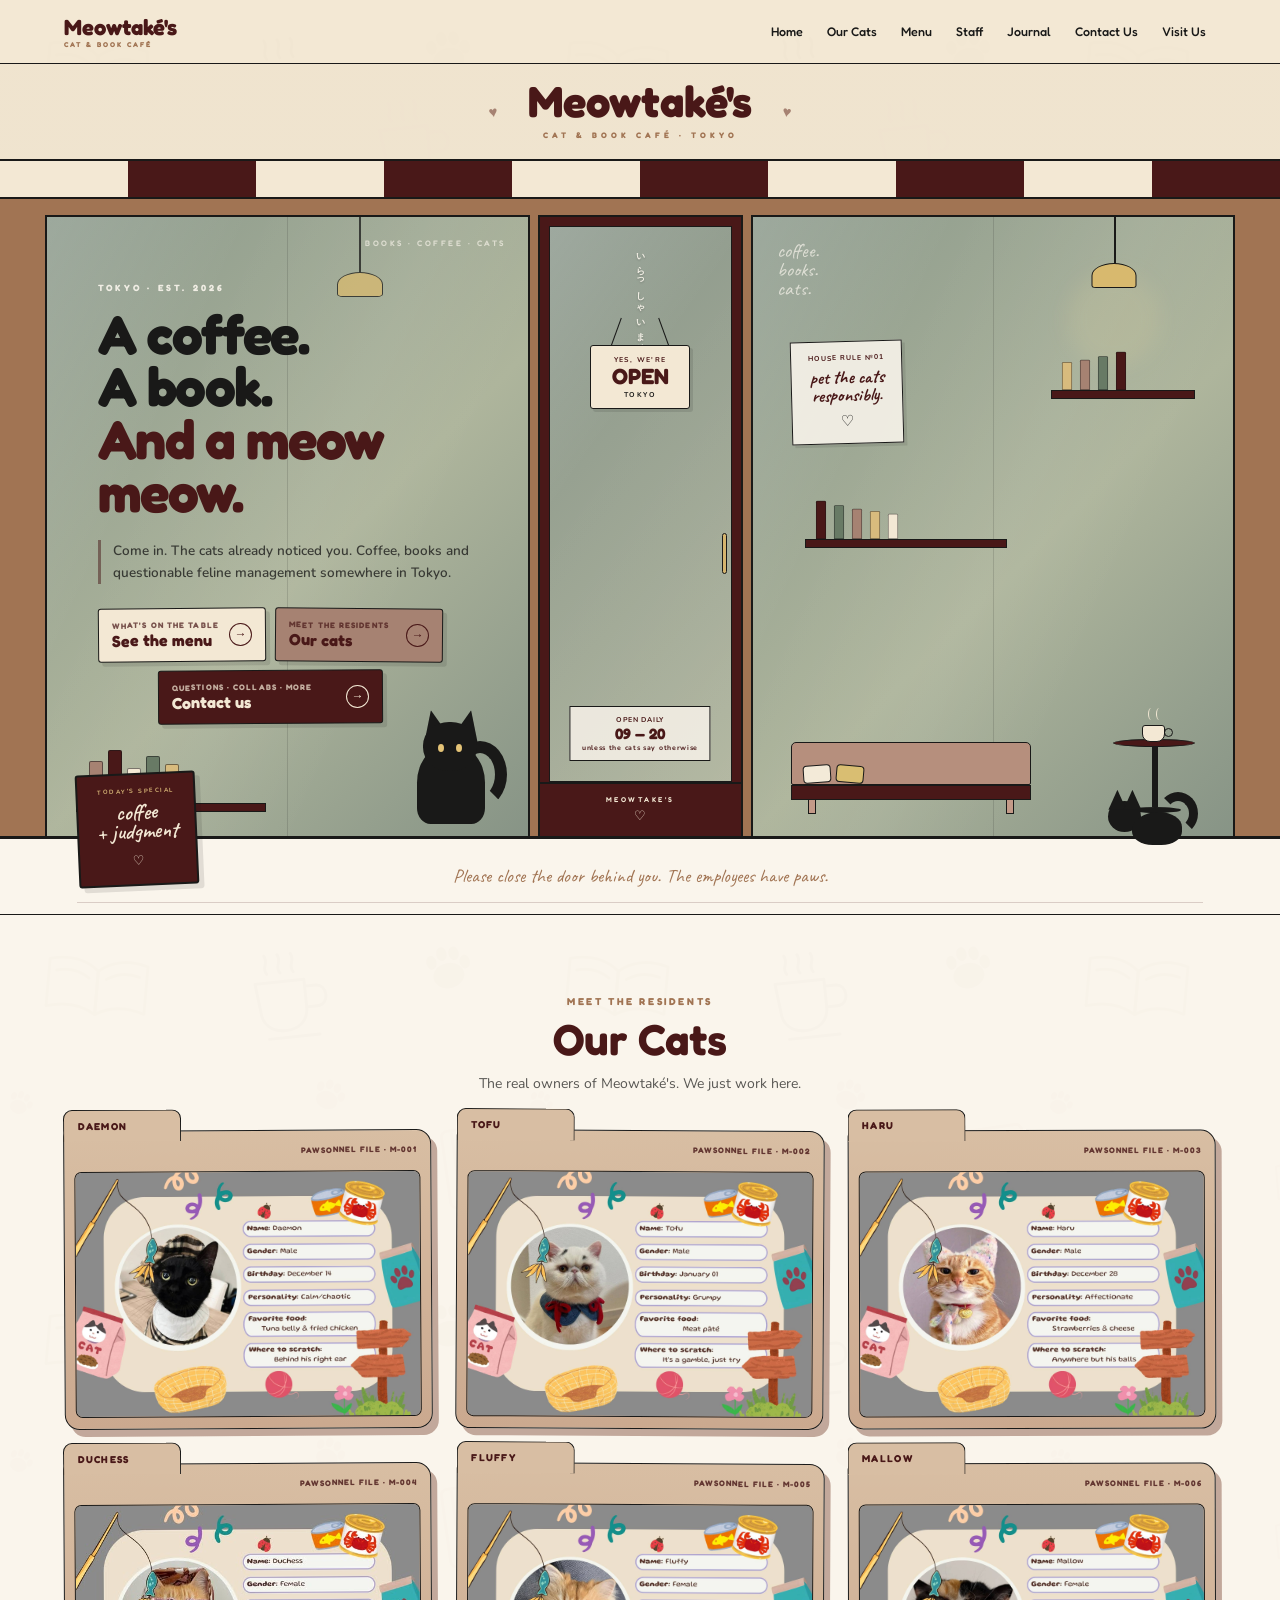
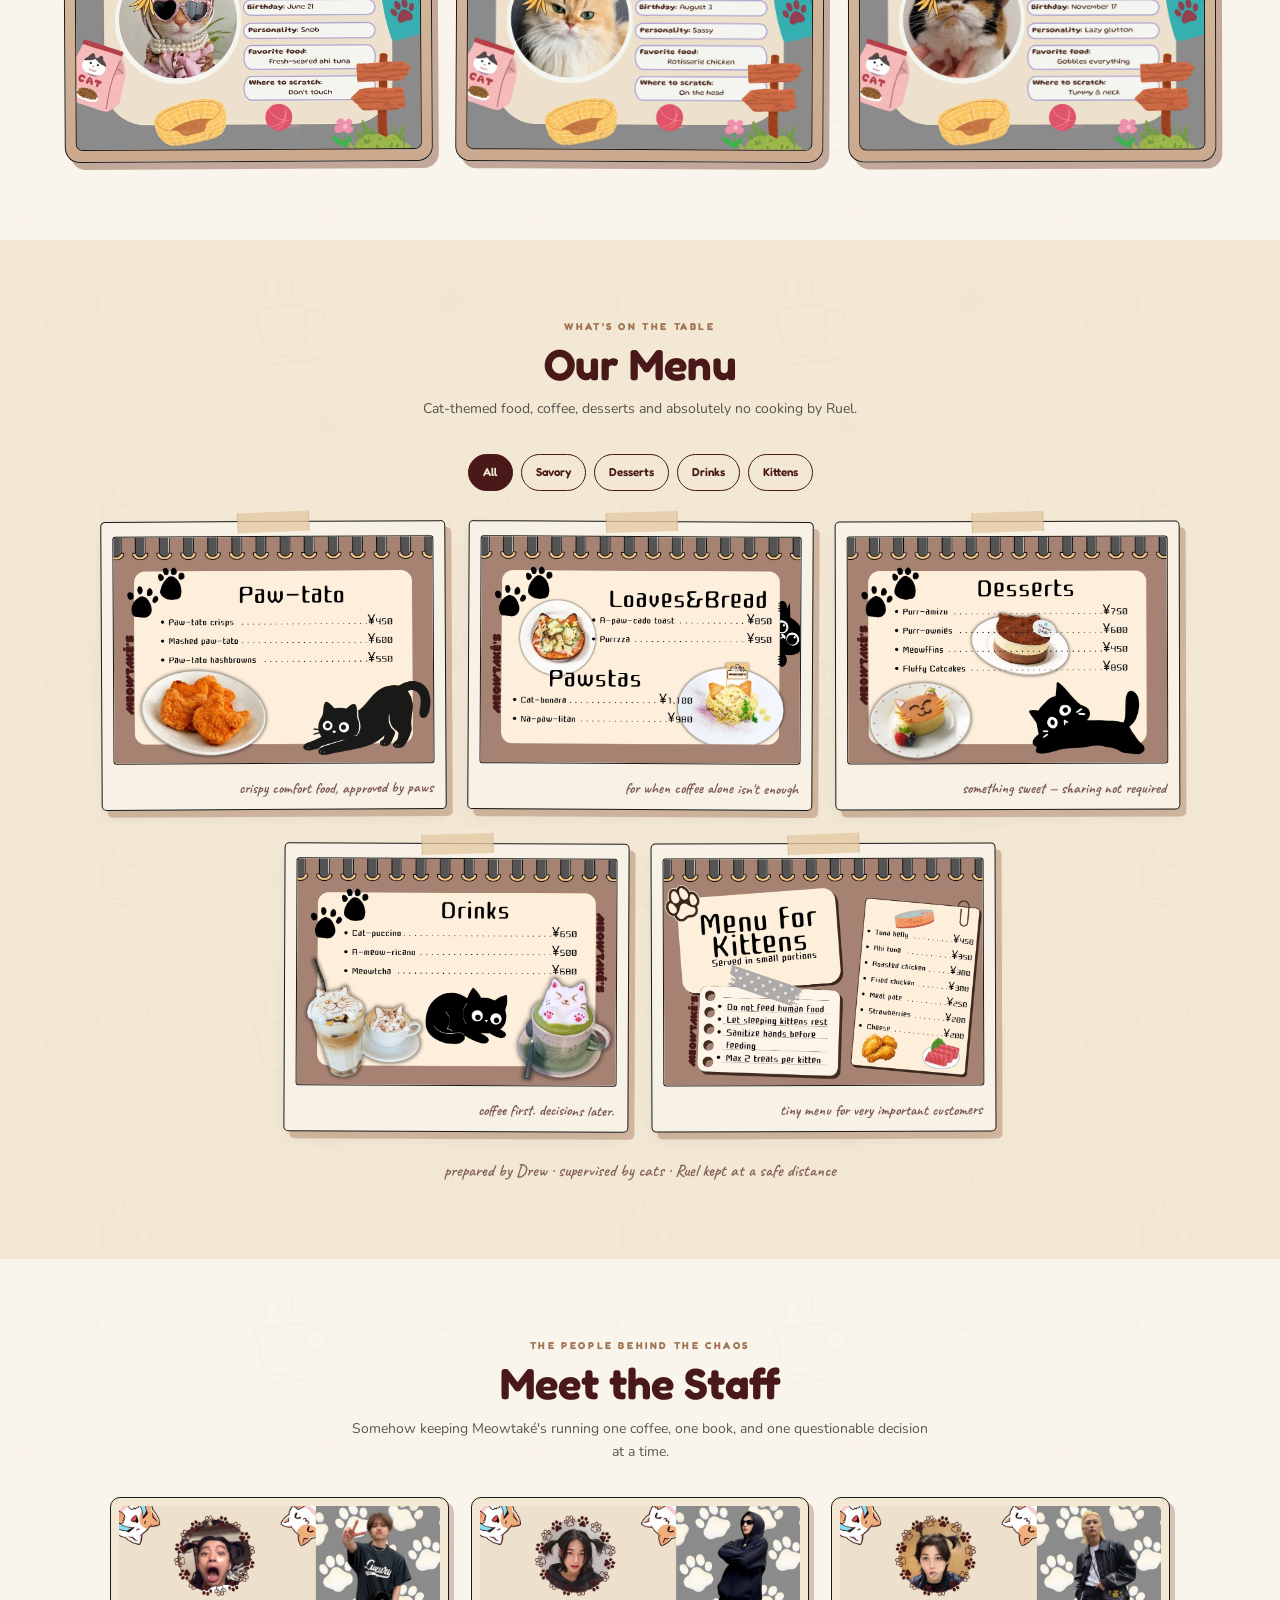
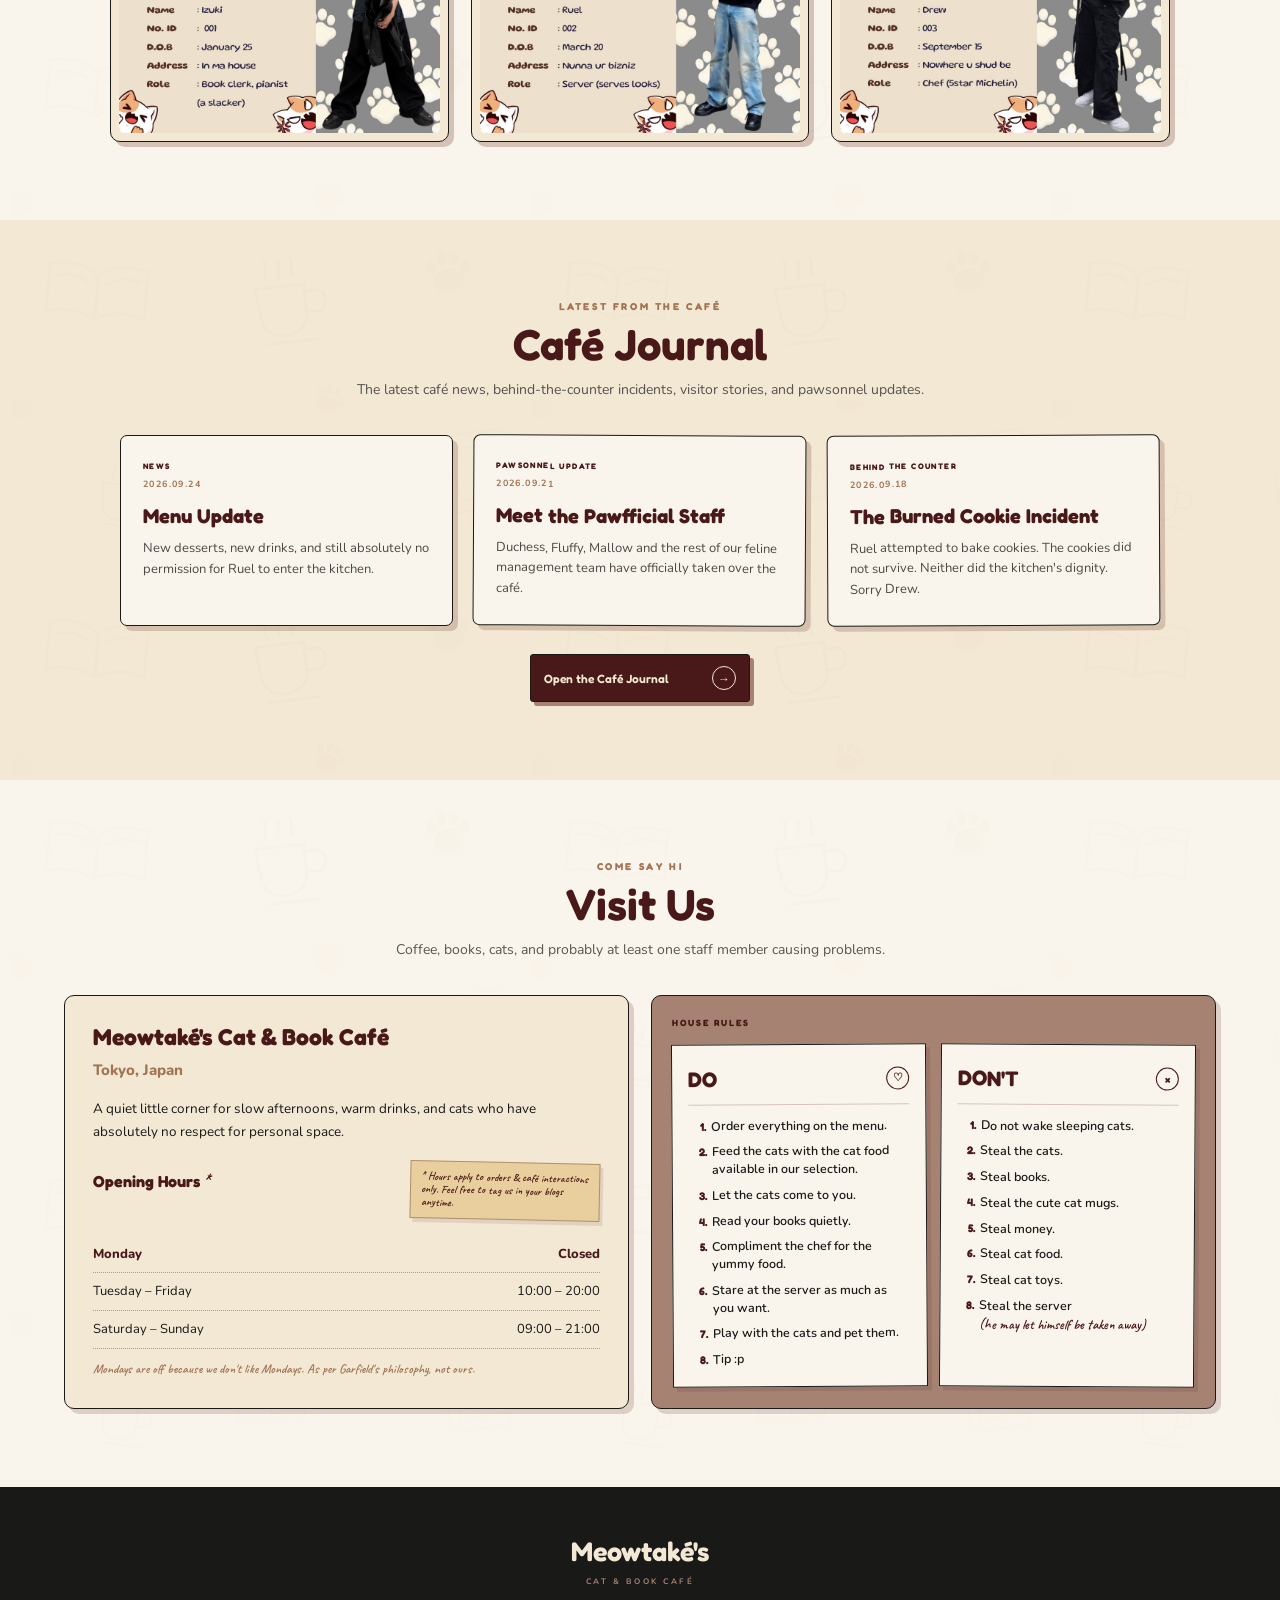
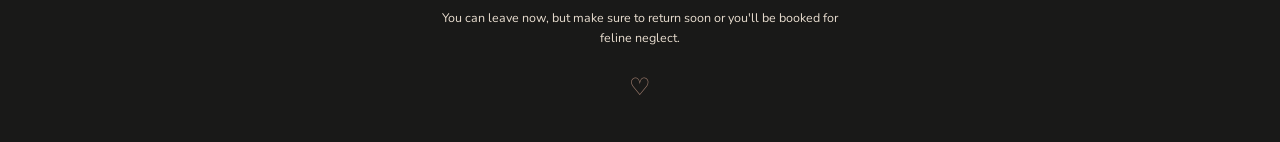
==== commit af66f4bd: "sticky mobile + Meowtaké" ====
--- a/index.html
+++ b/index.html
@@ -3,8 +3,8 @@
 <head>
     <meta charset="UTF-8">
     <meta name="viewport" content="width=device-width, initial-scale=1.0">
-    <meta name="description" content="Meowtake's Cat & Book Café — coffee, books, cats and questionable staff decisions.">
-    <title>Meowtake's Cat & Book Café</title>
+    <meta name="description" content="Meowtaké's Cat & Book Café — coffee, books, cats and questionable staff decisions.">
+    <title>Meowtaké's Cat & Book Café</title>
 
     <link rel="preconnect" href="https://fonts.googleapis.com">
     <link rel="preconnect" href="https://fonts.gstatic.com" crossorigin>
@@ -16,8 +16,8 @@
 
     <!-- HEADER -->
     <header class="site-header">
-        <a href="#home" class="logo" aria-label="Meowtake's home">
-            <strong>Meowtake's</strong>
+        <a href="#home" class="logo" aria-label="Meowtaké's home">
+            <strong>Meowtaké's</strong>
             <span>CAT &amp; BOOK CAFÉ</span>
         </a>
 
@@ -41,7 +41,7 @@
             <div class="entry-main-sign">
                 <span class="entry-sign-paw" aria-hidden="true">♥</span>
                 <div class="entry-brand">
-                    <strong>Meowtake's</strong>
+                    <strong>Meowtaké's</strong>
                     <span>CAT &amp; BOOK CAFÉ · TOKYO</span>
                 </div>
                 <span class="entry-sign-paw" aria-hidden="true">♥</span>
@@ -220,32 +220,32 @@
             <div class="section-heading">
                 <p>MEET THE RESIDENTS</p>
                 <h2>Our Cats</h2>
-                <span>The real owners of Meowtake's. We just work here.</span>
+                <span>The real owners of Meowtaké's. We just work here.</span>
             </div>
 
             <div class="cats-grid">
                 <article class="cat-card" data-cat-name="DAEMON" data-file="PAWSONNEL FILE · M-001">
-                    <img src="images/daemon.jpg" alt="Daemon's Meowtake's profile" class="cat-profile" loading="lazy">
+                    <img src="images/daemon.jpg" alt="Daemon's Meowtaké's profile" class="cat-profile" loading="lazy">
                 </article>
 
                 <article class="cat-card" data-cat-name="TOFU" data-file="PAWSONNEL FILE · M-002">
-                    <img src="images/tofu.jpg" alt="Tofu's Meowtake's profile" class="cat-profile" loading="lazy">
+                    <img src="images/tofu.jpg" alt="Tofu's Meowtaké's profile" class="cat-profile" loading="lazy">
                 </article>
 
                 <article class="cat-card" data-cat-name="HARU" data-file="PAWSONNEL FILE · M-003">
-                    <img src="images/haru.jpg" alt="Haru's Meowtake's profile" class="cat-profile" loading="lazy">
+                    <img src="images/haru.jpg" alt="Haru's Meowtaké's profile" class="cat-profile" loading="lazy">
                 </article>
 
                 <article class="cat-card" data-cat-name="DUCHESS" data-file="PAWSONNEL FILE · M-004">
-                    <img src="images/duchess.jpg" alt="Duchess' Meowtake's profile" class="cat-profile" loading="lazy">
+                    <img src="images/duchess.jpg" alt="Duchess' Meowtaké's profile" class="cat-profile" loading="lazy">
                 </article>
 
                 <article class="cat-card" data-cat-name="FLUFFY" data-file="PAWSONNEL FILE · M-005">
-                    <img src="images/fluffy.jpg" alt="Fluffy's Meowtake's profile" class="cat-profile" loading="lazy">
+                    <img src="images/fluffy.jpg" alt="Fluffy's Meowtaké's profile" class="cat-profile" loading="lazy">
                 </article>
 
                 <article class="cat-card" data-cat-name="MALLOW" data-file="PAWSONNEL FILE · M-006">
-                    <img src="images/mallow.jpg" alt="Mallow's Meowtake's profile" class="cat-profile" loading="lazy">
+                    <img src="images/mallow.jpg" alt="Mallow's Meowtaké's profile" class="cat-profile" loading="lazy">
                 </article>
             </div>
         </section>
@@ -268,23 +268,23 @@
 
             <div class="menu-grid">
                 <article class="menu-category" data-category="savory" data-note="crispy comfort food, approved by paws">
-                    <img src="images/menu-pawtato.jpg" alt="Meowtake's Paw-tato menu" class="menu-image" loading="lazy">
+                    <img src="images/menu-pawtato.jpg" alt="Meowtaké's Paw-tato menu" class="menu-image" loading="lazy">
                 </article>
 
                 <article class="menu-category" data-category="savory" data-note="for when coffee alone isn't enough">
-                    <img src="images/menu-savory.jpg" alt="Meowtake's Loaves, Bread and Pawstas menu" class="menu-image" loading="lazy">
+                    <img src="images/menu-savory.jpg" alt="Meowtaké's Loaves, Bread and Pawstas menu" class="menu-image" loading="lazy">
                 </article>
 
                 <article class="menu-category" data-category="desserts" data-note="something sweet — sharing not required">
-                    <img src="images/menu-desserts.jpg" alt="Meowtake's desserts menu" class="menu-image" loading="lazy">
+                    <img src="images/menu-desserts.jpg" alt="Meowtaké's desserts menu" class="menu-image" loading="lazy">
                 </article>
 
                 <article class="menu-category" data-category="drinks" data-note="coffee first. decisions later.">
-                    <img src="images/menu-drinks.jpg" alt="Meowtake's drinks menu" class="menu-image" loading="lazy">
+                    <img src="images/menu-drinks.jpg" alt="Meowtaké's drinks menu" class="menu-image" loading="lazy">
                 </article>
 
                 <article class="menu-category" data-category="kittens" data-note="tiny menu for very important customers">
-                    <img src="images/menu-kittens.jpg" alt="Meowtake's menu for kittens" class="menu-image" loading="lazy">
+                    <img src="images/menu-kittens.jpg" alt="Meowtaké's menu for kittens" class="menu-image" loading="lazy">
                 </article>
             </div>
 
@@ -296,20 +296,20 @@
             <div class="section-heading">
                 <p>THE PEOPLE BEHIND THE CHAOS</p>
                 <h2>Meet the Staff</h2>
-                <span>Somehow keeping Meowtake's running one coffee, one book, and one questionable decision at a time.</span>
+                <span>Somehow keeping Meowtaké's running one coffee, one book, and one questionable decision at a time.</span>
             </div>
 
             <div class="staff-grid">
                 <article class="staff-card">
-                    <img src="images/izuki.jpg" alt="Izuki's Meowtake's staff profile" class="staff-profile" loading="lazy">
+                    <img src="images/izuki.jpg" alt="Izuki's Meowtaké's staff profile" class="staff-profile" loading="lazy">
                 </article>
 
                 <article class="staff-card">
-                    <img src="images/ruel.jpg" alt="Ruel's Meowtake's staff profile" class="staff-profile" loading="lazy">
+                    <img src="images/ruel.jpg" alt="Ruel's Meowtaké's staff profile" class="staff-profile" loading="lazy">
                 </article>
 
                 <article class="staff-card">
-                    <img src="images/drew.jpg" alt="Drew's Meowtake's staff profile" class="staff-profile" loading="lazy">
+                    <img src="images/drew.jpg" alt="Drew's Meowtaké's staff profile" class="staff-profile" loading="lazy">
                 </article>
             </div>
         </section>
@@ -363,7 +363,7 @@
 
             <div class="visit-grid">
                 <article class="visit-info">
-                    <h3>Meowtake's Cat &amp; Book Café</h3>
+                    <h3>Meowtaké's Cat &amp; Book Café</h3>
                     <p class="visit-location">Tokyo, Japan</p>
                     <p>A quiet little corner for slow afternoons, warm drinks, and cats who have absolutely no respect for personal space.</p>
 
@@ -395,10 +395,12 @@
         <span>09:00 – 21:00</span>
     </div>
 
-    <p class="monday-note">
-        Mondays are off because we don't like Mondays. 
+   <p class="monday-note">
+    Mondays are off because we don't like Mondays.
+    <span class="garfield-line">
         As per Garfield's philosophy, not ours.
-    </p>
+    </span>
+</p>
 
 </div>
                 </article>
@@ -444,7 +446,7 @@
     <!-- FOOTER -->
     <footer class="site-footer">
         <div class="footer-brand">
-            <h2>Meowtake's</h2>
+            <h2>Meowtaké's</h2>
             <p>CAT &amp; BOOK CAFÉ</p>
         </div>
 
--- a/style.css
+++ b/style.css
@@ -4470,21 +4470,17 @@
 
 @media (max-width: 760px) {
 
-    .opening-hours-heading {
-        grid-template-columns:
-            max-content
-            minmax(0, 1fr);
-
-        align-items: start;
-
-        gap: 7px;
-
-        margin-bottom: 16px;
-    }
-
-    .opening-hours-heading h4 {
-        font-size: 16px;
-    }
+   .opening-hours-heading {
+    grid-template-columns:
+        max-content
+        minmax(0, 1fr);
+
+    align-items: start;
+
+    gap: 16px;
+
+    margin-bottom: 18px;
+}
 
 
     /* now it sits DIRECTLY beside Opening Hours */
@@ -4495,7 +4491,7 @@
 
         justify-self: start;
 
-        margin: -4px 0 0;
+        margin:0;
 
         padding: 7px 8px;
 
@@ -4524,3 +4520,29 @@
         padding: 9px 0;
     }
 }
+@media (max-width: 760px) {
+
+    .hours-sticky-joke strong,
+    .garfield-line {
+        display: block;
+    }
+
+    .garfield-line {
+        margin-top: 2px;
+    }
+}
+/* Desktop — rămâne pe aceeași linie */
+.garfield-line {
+    display: inline;
+}
+
+
+/* Mobile — Garfield trece dedesubt */
+@media (max-width: 760px) {
+
+    .garfield-line {
+        display: block;
+        margin-top: 2px;
+    }
+
+}
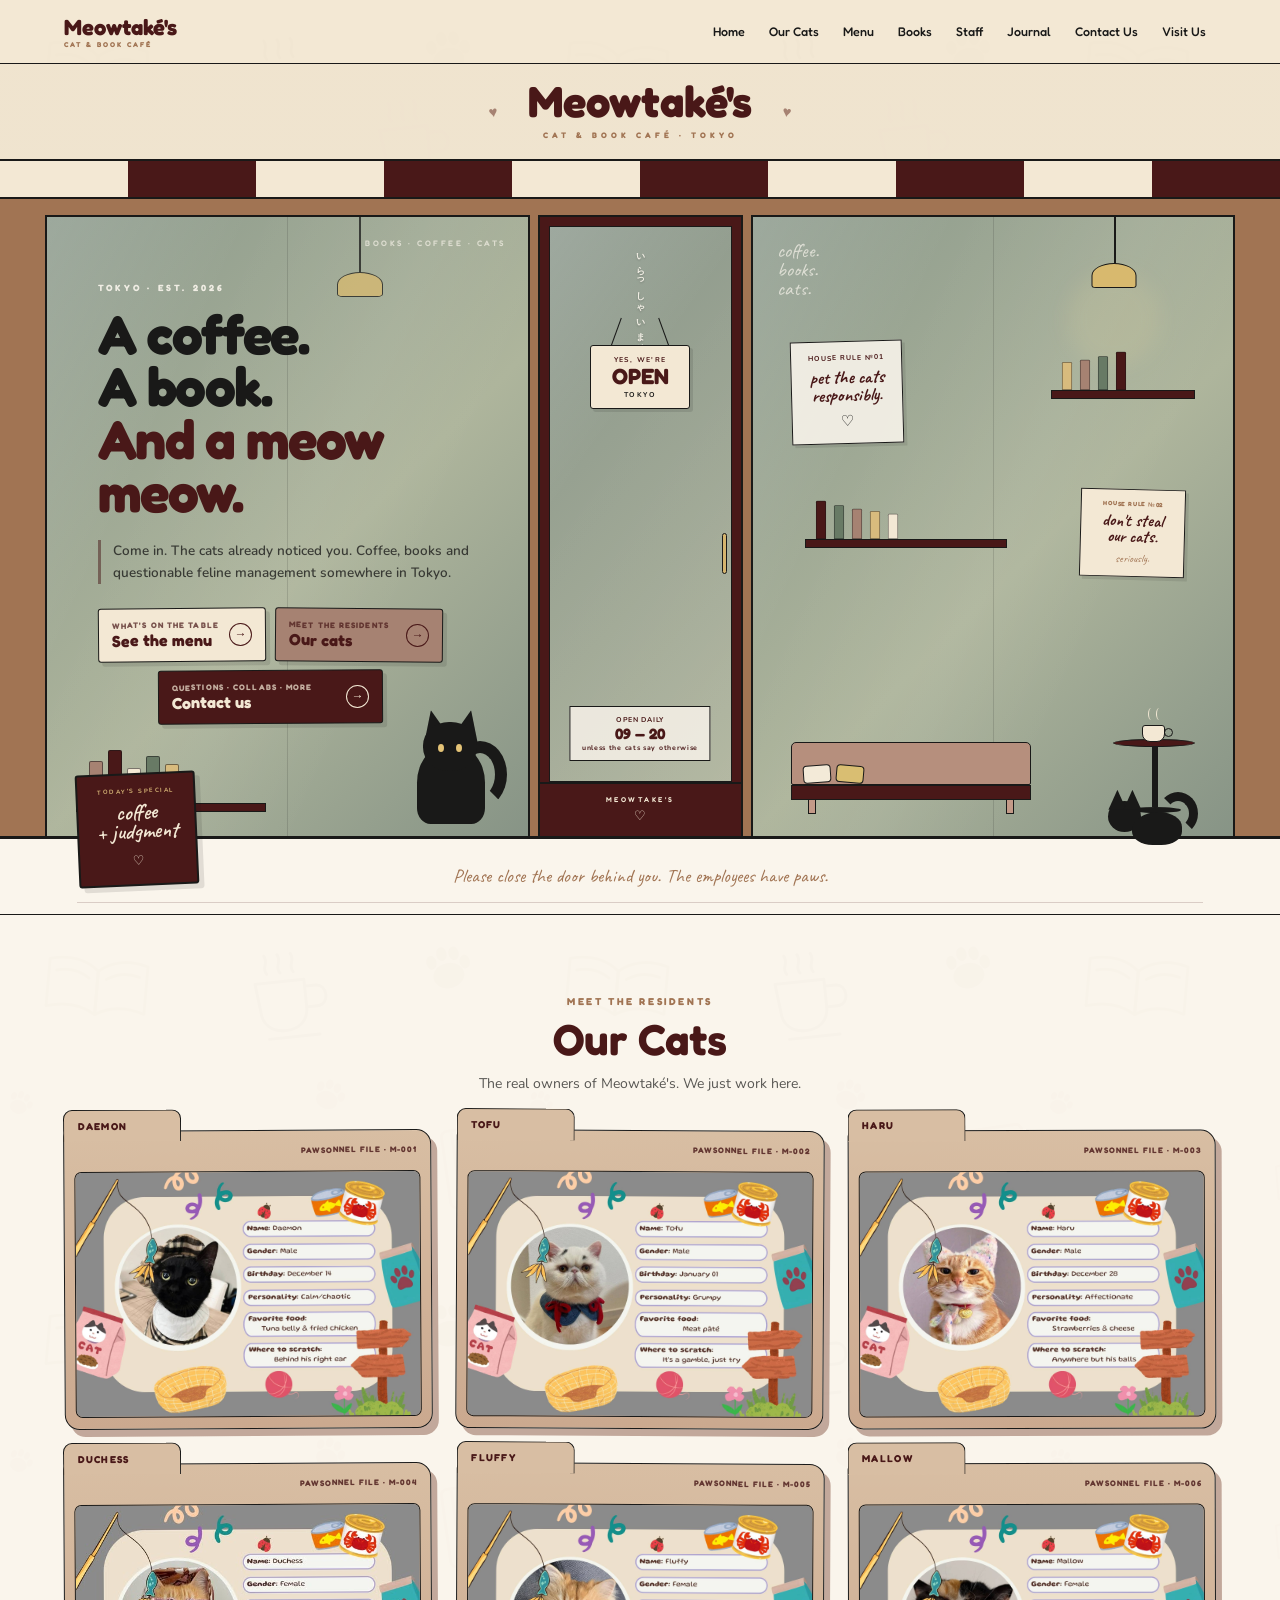
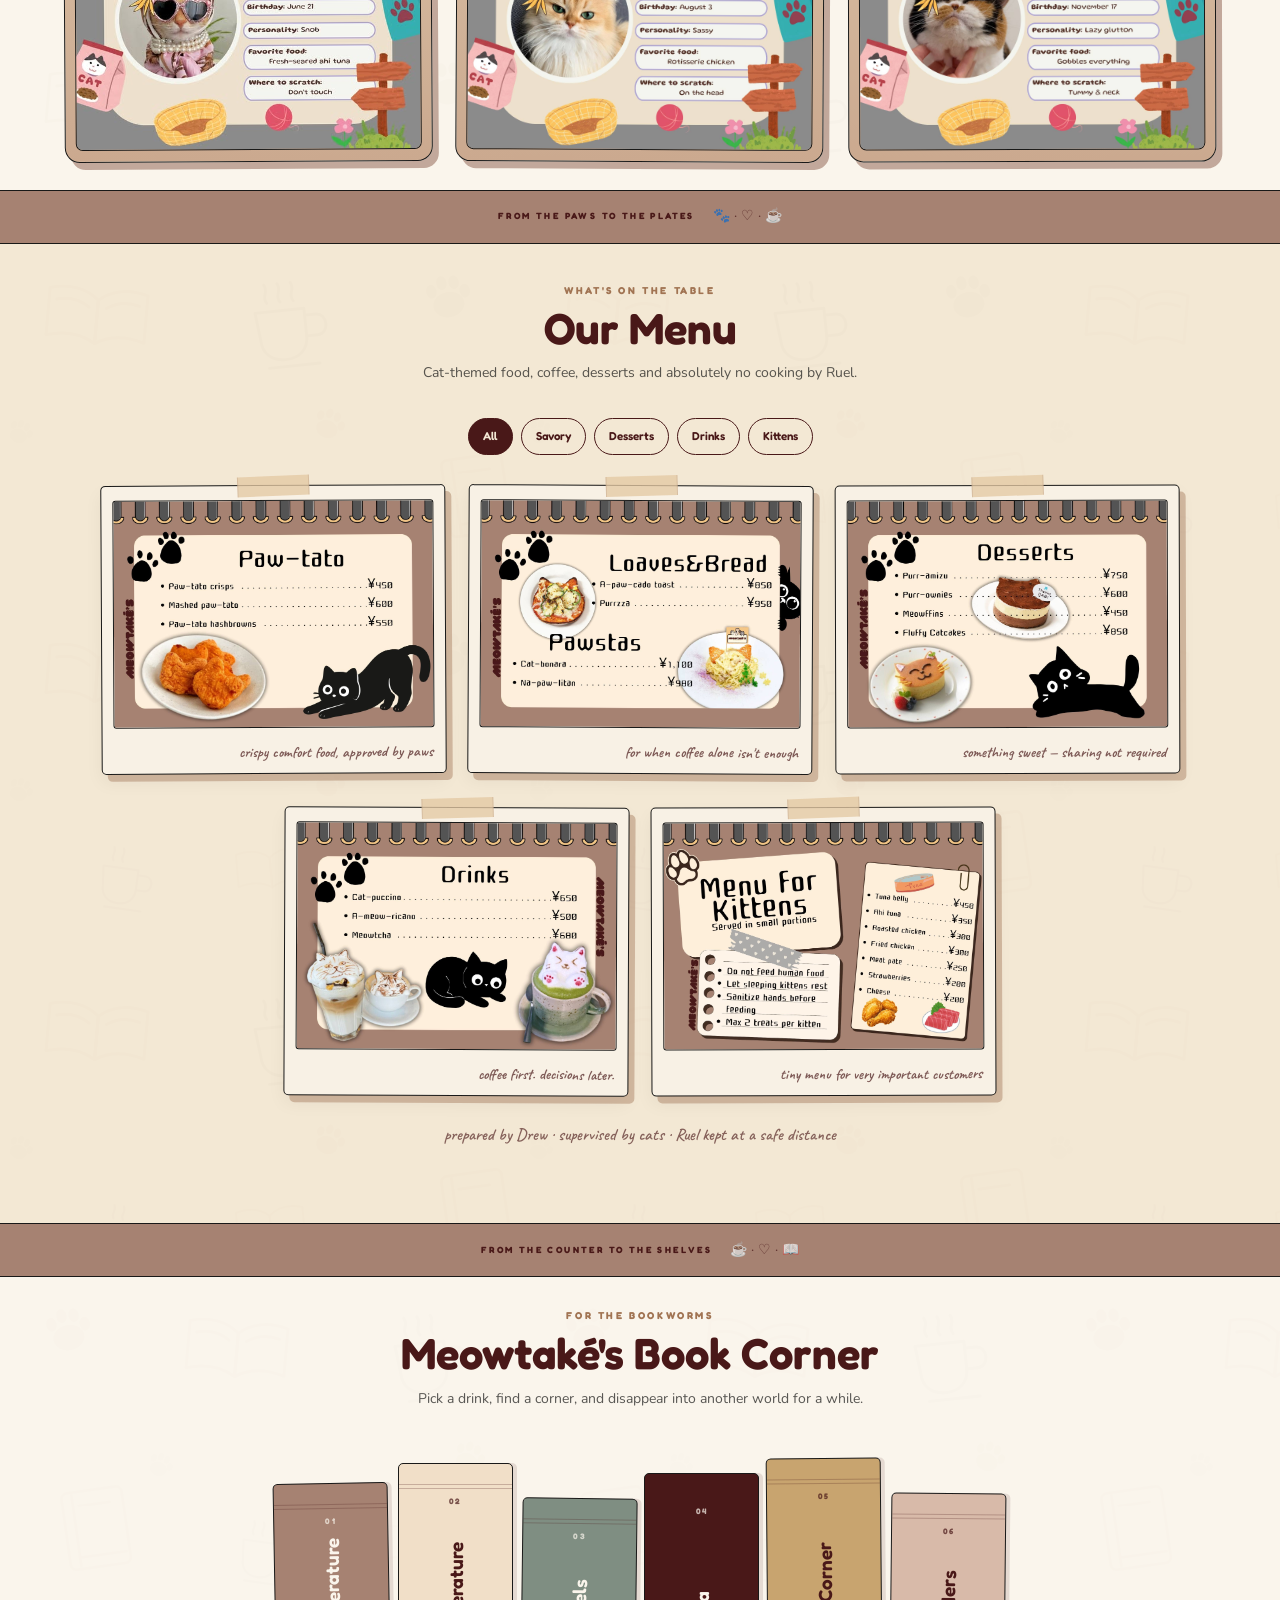
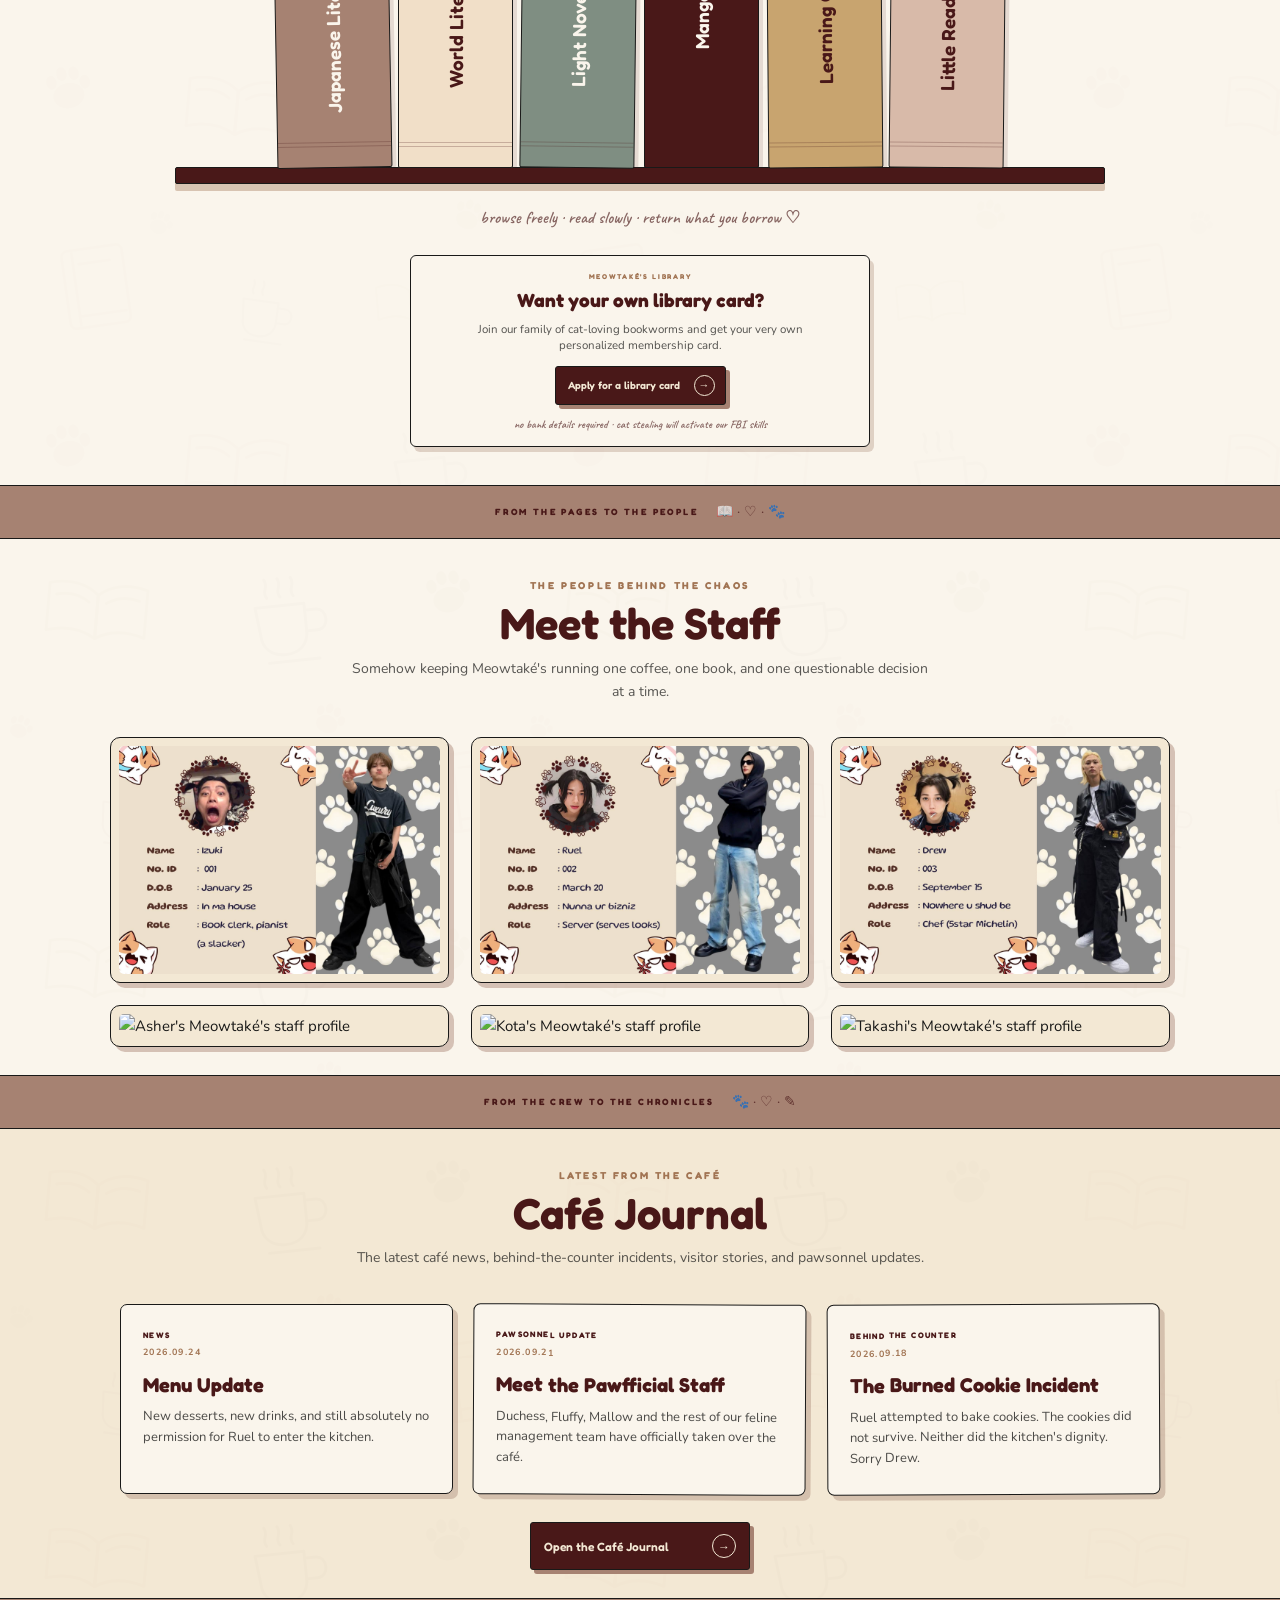
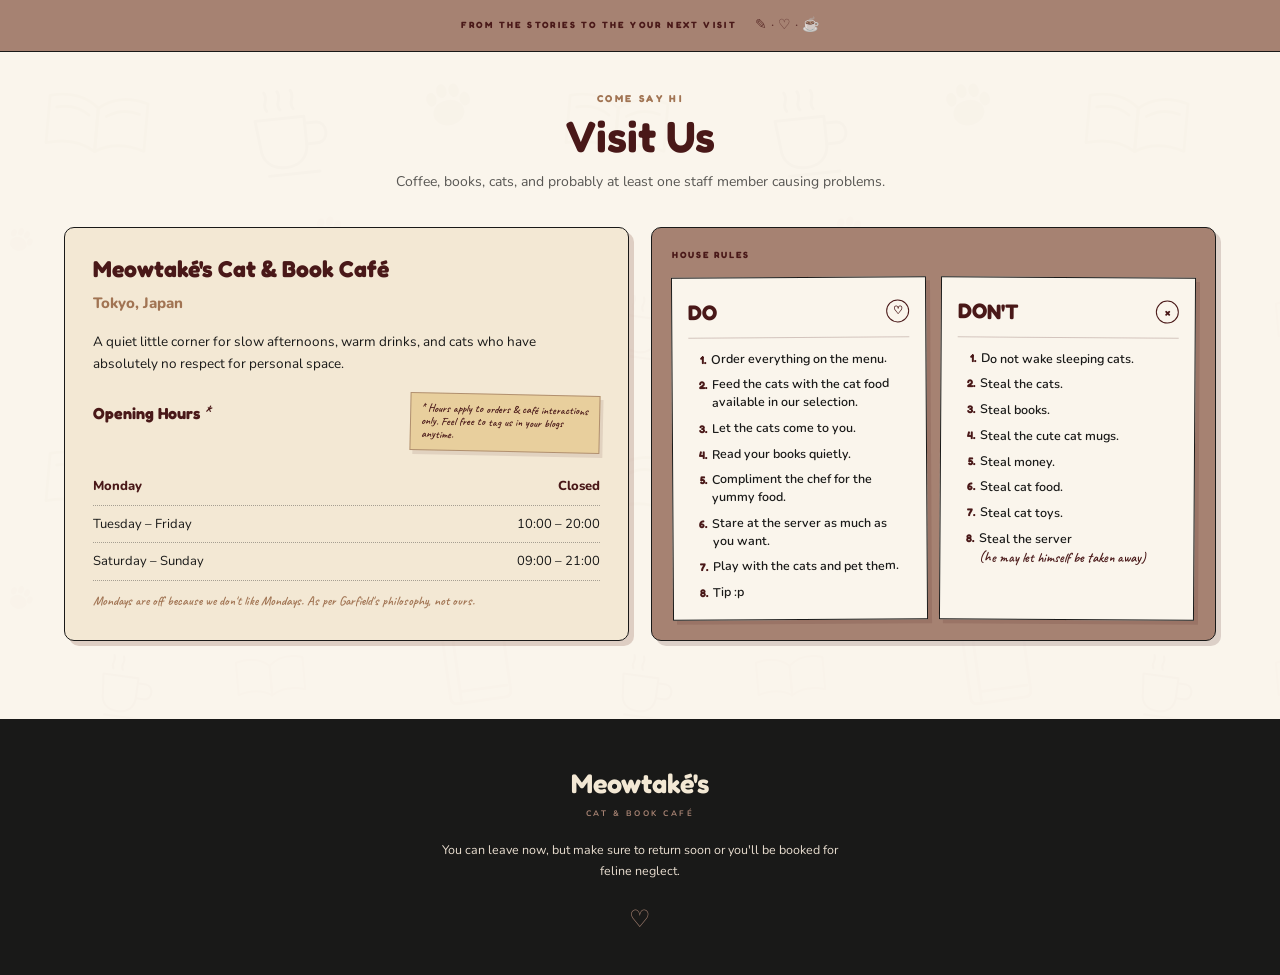
==== commit a69eff16: "last i hjopehopehewoihjweokfjcksa" ====
--- a/index.html
+++ b/index.html
@@ -27,6 +27,7 @@
             <a href="#home">Home</a>
             <a href="#cats">Our Cats</a>
             <a href="#menu">Menu</a>
+            <a href="#books">Books</a>
             <a href="#staff">Staff</a>
             <a href="journal.html">Journal</a>
             <a href="contact.html">Contact Us</a>
@@ -153,6 +154,12 @@
                         <strong>pet the cats<br>responsibly.</strong>
                         <span>♡</span>
                     </div>
+                    
+                    <div class="window-cat-warning">
+    <small>HOUSE RULE №02</small>
+    <strong>don't steal<br>our cats.</strong>
+    <span>seriously.</span>
+</div>
 
                     <div class="entry-lamp" aria-hidden="true">
                         <div class="lamp-wire"></div>
@@ -250,6 +257,11 @@
             </div>
         </section>
 
+        <div class="cats-menu-divider">
+    <span>FROM THE PAWS TO THE PLATES</span>
+    <span class="divider-symbol">🐾 · ♡ · ☕</span>
+</div>
+
         <!-- MENU -->
         <section class="menu-section" id="menu">
             <div class="section-heading">
@@ -290,7 +302,109 @@
 
             <p class="menu-footer-note">prepared by Drew · supervised by cats · Ruel kept at a safe distance</p>
         </section>
-
+        <div class="menu-books-divider">
+    <span>FROM THE COUNTER TO THE SHELVES</span>
+    <span class="divider-symbol">☕ · ♡ · 📖</span>
+</div>
+
+        <!-- =====================================================
+     BOOK CORNER
+====================================================== -->
+<section class="books-section" id="books">
+
+    <div class="section-heading">
+        <p>FOR THE BOOKWORMS</p>
+
+        <h2>Meowtaké's Book Corner</h2>
+
+        <span>
+            Pick a drink, find a corner, and disappear
+            into another world for a while.
+        </span>
+    </div>
+
+
+    <div class="book-shelf">
+
+        <div class="book-spines">
+
+            <article class="book-spine spine-japanese">
+                <span class="spine-number">01</span>
+                <h3>Japanese Literature</h3>
+            </article>
+
+            <article class="book-spine spine-world">
+                <span class="spine-number">02</span>
+                <h3>World Literature</h3>
+            </article>
+
+            <article class="book-spine spine-light">
+                <span class="spine-number">03</span>
+                <h3>Light Novels</h3>
+            </article>
+
+            <article class="book-spine spine-manga">
+                <span class="spine-number">04</span>
+                <h3>Manga</h3>
+            </article>
+
+            <article class="book-spine spine-learning">
+                <span class="spine-number">05</span>
+                <h3>Learning Corner</h3>
+            </article>
+
+            <article class="book-spine spine-little">
+                <span class="spine-number">06</span>
+                <h3>Little Readers</h3>
+            </article>
+
+        </div>
+
+        <div class="book-shelf-board"></div>
+
+        <p class="book-shelf-note">
+            browse freely · read slowly · return what you borrow ♡
+        </p>
+
+    </div>
+
+    <div class="library-card-cta">
+
+    <div class="library-card-copy">
+        <span class="library-card-label">
+            MEOWTAKÉ'S LIBRARY
+        </span>
+
+        <h3>Want your own library card?</h3>
+
+        <p>
+            Join our family of cat-loving bookworms and get
+            your very own personalized membership card.
+        </p>
+    </div>
+
+    <a
+        href="https://tinyurl.com/meowtakelibrary"
+        target="_blank"
+        rel="noopener noreferrer"
+        class="library-card-button"
+    >
+        <span>Apply for a library card</span>
+        <b>→</b>
+    </a>
+
+    <p class="library-card-warning">
+        no bank details required · cat stealing will activate our FBI skills
+    </p>
+
+</div>
+
+</section>
+<div class="books-staff-divider">
+    <span>FROM THE PAGES TO THE PEOPLE</span>
+    <span class="divider-symbol">📖 · ♡ · 🐾</span>
+</div>
+        
         <!-- STAFF -->
         <section class="staff-section" id="staff">
             <div class="section-heading">
@@ -311,9 +425,40 @@
                 <article class="staff-card">
                     <img src="images/drew.jpg" alt="Drew's Meowtaké's staff profile" class="staff-profile" loading="lazy">
                 </article>
+
+                <article class="staff-card">
+    <img
+        src="images/asher.jpg"
+        alt="Asher's Meowtaké's staff profile"
+        class="staff-profile"
+        loading="lazy"
+    >
+</article>
+
+<article class="staff-card">
+    <img
+        src="images/kota.jpg"
+        alt="Kota's Meowtaké's staff profile"
+        class="staff-profile"
+        loading="lazy"
+    >
+</article>
+
+<article class="staff-card">
+    <img
+        src="images/takashi.jpg"
+        alt="Takashi's Meowtaké's staff profile"
+        class="staff-profile"
+        loading="lazy"
+    >
+</article>
             </div>
         </section>
 
+        <div class="staff-journal-divider">
+    <span>FROM THE CREW TO THE CHRONICLES</span>
+    <span class="divider-symbol">🐾 · ♡ · ✎</span>
+</div>
         <!-- CAFÉ JOURNAL PREVIEW -->
         <section class="journal-section" id="journal">
             <div class="section-heading">
@@ -352,7 +497,10 @@
                 </a>
             </div>
         </section>
-
+<div class="journal-visit-divider">
+    <span>FROM THE STORIES TO THE YOUR NEXT VISIT</span>
+    <span class="divider-symbol">✎ · ♡ · ☕</span>
+</div>
         <!-- VISIT US -->
         <section class="visit-section" id="visit">
             <div class="section-heading">
@@ -395,7 +543,7 @@
         <span>09:00 – 21:00</span>
     </div>
 
-   <p class="monday-note">
+  <p class="monday-note">
     Mondays are off because we don't like Mondays.
     <span class="garfield-line">
         As per Garfield's philosophy, not ours.
--- a/style.css
+++ b/style.css
@@ -4546,3 +4546,1903 @@
     }
 
 }
+/* =========================================================
+   OPENING HOURS — FINAL MOBILE FIX
+========================================================= */
+
+@media (max-width: 760px) {
+
+    /* more breathing room between title and sticky */
+    .visit-section .opening-hours-heading {
+        column-gap: 18px !important;
+    }
+
+    .visit-section .hours-sticky {
+        margin-left: 2px !important;
+        margin-top: 0 !important;
+    }
+
+
+    /* Garfield sentence MUST start on a new line */
+    .visit-section .monday-note .garfield-line {
+        display: block !important;
+
+        margin-top: 3px;
+    }
+}
+/* =========================================================
+   BOOK CORNER
+========================================================= */
+
+.books-section {
+    position: relative;
+
+    padding: var(--section-y) var(--section-x);
+
+    background: var(--cream);
+}
+
+.books-section::before {
+    content: "";
+
+    position: absolute;
+    inset: 0;
+
+    background-image:
+        url("images/pattern-bg/pattern-bg.svg");
+
+    background-repeat: repeat;
+    background-size: 520px auto;
+
+    opacity: 0.10;
+
+    pointer-events: none;
+}
+
+.books-section > * {
+    position: relative;
+    z-index: 1;
+}
+
+
+.books-layout {
+    width: min(100%, 1120px);
+
+    margin: 0 auto;
+
+    display: grid;
+
+    grid-template-columns:
+        minmax(280px, 0.85fr)
+        minmax(0, 1.3fr);
+
+    align-items: start;
+
+    gap: 34px;
+}
+
+
+/* MAIN IMAGE */
+
+.books-feature {
+    position: relative;
+
+    padding: 10px 10px 42px;
+
+    background: var(--light-cream);
+
+    border:
+        1.5px
+        solid
+        var(--almost-black);
+
+    border-radius: 5px;
+
+    box-shadow:
+        7px
+        8px
+        0
+        rgba(166, 130, 114, 0.45);
+
+    transform:
+        rotate(-0.4deg);
+}
+
+.books-feature::before {
+    content: "";
+
+    position: absolute;
+
+    top: -10px;
+    left: 50%;
+
+    width: 75px;
+    height: 20px;
+
+    transform:
+        translateX(-50%)
+        rotate(-2deg);
+
+    background:
+        rgba(229, 202, 164, 0.82);
+}
+
+.books-feature img {
+    width: 100%;
+
+    border:
+        1px
+        solid
+        rgba(25, 25, 24, 0.55);
+}
+
+.books-feature-note {
+    position: absolute;
+
+    right: 14px;
+    bottom: 12px;
+
+    font-family:
+        "Caveat",
+        cursive;
+
+    font-size: 15px;
+    font-weight: 600;
+
+    color:
+        rgba(73, 24, 24, 0.72);
+}
+
+
+/* CATEGORY CARDS */
+
+.book-categories {
+    display: grid;
+
+    grid-template-columns:
+        repeat(2, minmax(0, 1fr));
+
+    gap: 15px;
+}
+
+.book-category-card {
+    position: relative;
+
+    min-width: 0;
+
+    padding: 19px 18px 18px;
+
+    background:
+        var(--light-cream);
+
+    border:
+        1.5px
+        solid
+        var(--almost-black);
+
+    border-radius: 5px;
+
+    box-shadow:
+        4px
+        4px
+        0
+        rgba(166, 130, 114, 0.30);
+}
+
+.book-category-card:nth-child(even) {
+    transform:
+        rotate(0.25deg);
+}
+
+.book-category-card:nth-child(odd) {
+    transform:
+        rotate(-0.2deg);
+}
+
+.book-number {
+    display: block;
+
+    margin-bottom: 5px;
+
+    font-family:
+        "Fredoka",
+        sans-serif;
+
+    font-size: 8px;
+    font-weight: 700;
+
+    letter-spacing: 1.5px;
+
+    color:
+        var(--warm-brown);
+}
+
+.book-category-card h3 {
+    margin: 0 0 7px;
+
+    font-size: 19px;
+
+    color:
+        var(--deep-burgundy);
+}
+
+.book-category-card p {
+    margin: 0;
+
+    font-size: 12.5px;
+    line-height: 1.55;
+
+    color:
+        rgba(25, 25, 24, 0.76);
+}
+
+
+/* LITTLE NOTE */
+
+.books-bottom-note {
+    width: fit-content;
+
+    max-width: 90%;
+
+    margin:
+        28px
+        auto
+        0;
+
+    font-family:
+        "Caveat",
+        cursive;
+
+    font-size: 17px;
+    font-weight: 600;
+
+    text-align: center;
+
+    color:
+        rgba(73, 24, 24, 0.65);
+}
+
+
+/* MOBILE */
+
+@media (max-width: 760px) {
+
+    .books-layout {
+        grid-template-columns: 1fr;
+
+        max-width: 500px;
+
+        gap: 30px;
+    }
+
+    .books-feature {
+        width: min(100%, 420px);
+
+        margin: 0 auto;
+
+        transform: none;
+    }
+
+    .book-categories {
+        grid-template-columns: 1fr 1fr;
+
+        gap: 11px;
+    }
+
+    .book-category-card {
+        padding: 16px 14px;
+
+        transform: none !important;
+    }
+
+    .book-category-card h3 {
+        font-size: 16px;
+    }
+
+    .book-category-card p {
+        font-size: 11.5px;
+    }
+
+}
+
+
+@media (max-width: 430px) {
+
+    .book-categories {
+        grid-template-columns: 1fr;
+    }
+
+}
+/* =========================================================
+   BOOK CORNER — BOOKMARK STYLE
+   pune la finalul style.css
+========================================================= */
+
+.books-layout {
+    display: grid;
+    grid-template-columns: 1.05fr 1fr;
+    gap: 2rem;
+    align-items: start;
+}
+
+.books-bookmark-grid {
+    display: grid;
+    grid-template-columns: repeat(3, minmax(140px, 1fr));
+    gap: 1.25rem;
+    align-items: stretch;
+}
+
+.book-genre-bookmark {
+    position: relative;
+    background: #f8f4ee;
+    border: 2px solid #4b2a24;
+    border-radius: 14px 14px 0 0;
+    box-shadow: 6px 6px 0 #c8a394;
+    padding: 1rem 1rem 2.8rem;
+    min-height: 250px;
+
+    display: flex;
+    flex-direction: column;
+    justify-content: flex-start;
+
+    transition: transform 0.2s ease, box-shadow 0.2s ease;
+    overflow: visible;
+}
+
+.book-genre-bookmark:hover {
+    transform: translateY(-4px);
+    box-shadow: 8px 8px 0 #c8a394;
+}
+
+/* partea de jos ca un bookmark real */
+.book-genre-bookmark::after {
+    content: "";
+    position: absolute;
+    left: 50%;
+    bottom: -2px;
+    transform: translateX(-50%);
+    width: 44px;
+    height: 24px;
+    background: #f8f4ee;
+    border-left: 2px solid #4b2a24;
+    border-right: 2px solid #4b2a24;
+    border-bottom: 2px solid #4b2a24;
+    clip-path: polygon(0 0, 100% 0, 50% 100%);
+}
+
+/* gaura mica sus */
+.book-genre-bookmark::before {
+    content: "";
+    position: absolute;
+    top: 12px;
+    right: 14px;
+    width: 12px;
+    height: 12px;
+    border: 2px solid #8b5b4d;
+    border-radius: 50%;
+    background: #efe5d4;
+}
+
+.bookmark-no {
+    display: inline-block;
+    font-size: 0.72rem;
+    font-weight: 700;
+    letter-spacing: 0.14em;
+    text-transform: uppercase;
+    color: #9d765d;
+    margin-bottom: 0.85rem;
+}
+
+.book-genre-bookmark h3 {
+    font-family: 'Fredoka', sans-serif;
+    font-size: 1.6rem;
+    line-height: 1.08;
+    color: #5a1717;
+    margin: 0 0 0.9rem;
+}
+
+.book-genre-bookmark p {
+    margin: 0;
+    font-size: 1rem;
+    line-height: 1.65;
+    color: #5b4a45;
+}
+
+/* ca sa para mai “bookmark-y”, alternam putin */
+.book-genre-bookmark:nth-child(2),
+.book-genre-bookmark:nth-child(5) {
+    transform: translateY(18px);
+}
+
+.book-genre-bookmark:nth-child(3),
+.book-genre-bookmark:nth-child(6) {
+    transform: translateY(8px);
+}
+
+.book-genre-bookmark:nth-child(2):hover,
+.book-genre-bookmark:nth-child(5):hover,
+.book-genre-bookmark:nth-child(3):hover,
+.book-genre-bookmark:nth-child(6):hover {
+    transform: translateY(12px);
+}
+
+/* daca ai imaginea/polaroidul din stanga */
+.books-visual-card {
+    position: sticky;
+    top: 110px;
+}
+
+/* =========================
+   TABLET
+========================= */
+@media (max-width: 1100px) {
+    .books-layout {
+        grid-template-columns: 1fr;
+    }
+
+    .books-visual-card {
+        position: static;
+    }
+
+    .books-bookmark-grid {
+        grid-template-columns: repeat(2, minmax(160px, 1fr));
+    }
+}
+
+/* =========================
+   MOBILE
+========================= */
+@media (max-width: 700px) {
+    .books-bookmark-grid {
+        grid-template-columns: 1fr 1fr;
+        gap: 1rem;
+    }
+
+    .book-genre-bookmark {
+        min-height: 220px;
+        padding: 0.9rem 0.9rem 2.4rem;
+        box-shadow: 4px 4px 0 #c8a394;
+    }
+
+    .book-genre-bookmark h3 {
+        font-size: 1.2rem;
+    }
+
+    .book-genre-bookmark p {
+        font-size: 0.92rem;
+        line-height: 1.5;
+    }
+
+    .book-genre-bookmark:nth-child(2),
+    .book-genre-bookmark:nth-child(5),
+    .book-genre-bookmark:nth-child(3),
+    .book-genre-bookmark:nth-child(6) {
+        transform: none;
+    }
+
+    .book-genre-bookmark:nth-child(2):hover,
+    .book-genre-bookmark:nth-child(5):hover,
+    .book-genre-bookmark:nth-child(3):hover,
+    .book-genre-bookmark:nth-child(6):hover {
+        transform: translateY(-3px);
+    }
+}
+
+@media (max-width: 520px) {
+    .books-bookmark-grid {
+        grid-template-columns: 1fr;
+    }
+
+    .book-genre-bookmark {
+        min-height: auto;
+    }
+}
+/* =========================================================
+   BOOK CORNER — LIBRARY CARD
+========================================================= */
+
+.book-corner-card {
+    position: relative;
+
+    min-height: 430px;
+
+    padding: 34px 32px 100px;
+
+    background: var(--light-cream);
+
+    border: 1.5px solid var(--almost-black);
+
+    border-radius: 6px;
+
+    box-shadow:
+        7px 8px 0
+        rgba(166, 130, 114, 0.42);
+
+    overflow: hidden;
+}
+
+.book-corner-card::before {
+    content: "";
+
+    position: absolute;
+
+    top: -10px;
+    left: 50%;
+
+    width: 78px;
+    height: 22px;
+
+    transform:
+        translateX(-50%)
+        rotate(-2deg);
+
+    background:
+        rgba(229, 202, 164, 0.82);
+}
+
+.book-corner-kicker {
+    margin: 0 0 12px;
+
+    font-family: "Fredoka", sans-serif;
+
+    font-size: 9px;
+    font-weight: 700;
+
+    letter-spacing: 2px;
+
+    color: var(--warm-brown);
+}
+
+.book-corner-card h3 {
+    margin: 0 0 18px;
+
+    font-size: 38px;
+    line-height: 1;
+
+    color: var(--deep-burgundy);
+}
+
+.book-corner-text {
+    max-width: 390px;
+
+    margin: 0;
+
+    font-size: 13.5px;
+    line-height: 1.7;
+
+    color:
+        rgba(25, 25, 24, 0.76);
+}
+
+
+/* MINI RULES */
+
+.book-corner-rules {
+    margin-top: 28px;
+
+    display: grid;
+
+    gap: 9px;
+}
+
+.book-corner-rules > div {
+    display: flex;
+    align-items: center;
+
+    gap: 11px;
+
+    padding-bottom: 8px;
+
+    border-bottom:
+        1px dotted
+        rgba(73, 24, 24, 0.28);
+}
+
+.book-corner-rules span {
+    font-family:
+        "Fredoka",
+        sans-serif;
+
+    font-size: 9px;
+
+    color: var(--warm-brown);
+}
+
+.book-corner-rules p {
+    margin: 0;
+
+    font-family:
+        "Fredoka",
+        sans-serif;
+
+    font-size: 13px;
+
+    color: var(--deep-burgundy);
+}
+
+
+/* LITTLE BOOKS */
+
+.mini-bookshelf {
+    position: absolute;
+
+    left: 30px;
+    right: 30px;
+    bottom: 53px;
+
+    height: 55px;
+
+    display: flex;
+    align-items: flex-end;
+
+    gap: 7px;
+
+    padding-left: 18px;
+
+    border-bottom:
+        7px solid
+        var(--deep-burgundy);
+}
+
+.mini-book {
+    display: block;
+
+    width: 22px;
+
+    border:
+        1.5px solid
+        var(--almost-black);
+
+    border-radius:
+        2px 2px 0 0;
+}
+
+.book-a {
+    height: 40px;
+    background: var(--dusty-rose);
+}
+
+.book-b {
+    height: 52px;
+    background: var(--deep-burgundy);
+}
+
+.book-c {
+    height: 35px;
+    background: #d9be72;
+}
+
+.book-d {
+    height: 46px;
+    background: #879486;
+}
+
+.book-e {
+    height: 31px;
+    background: var(--cream);
+}
+
+
+/* HANDWRITTEN NOTE */
+
+.book-corner-note {
+    position: absolute;
+
+    right: 22px;
+    bottom: 15px;
+
+    margin: 0;
+
+    font-family:
+        "Caveat",
+        cursive;
+
+    font-size: 16px;
+    font-weight: 600;
+
+    color:
+        rgba(73, 24, 24, 0.68);
+}
+
+
+/* MOBILE */
+
+@media (max-width: 760px) {
+
+    .book-corner-card {
+        min-height: 390px;
+
+        padding:
+            28px
+            24px
+            95px;
+    }
+
+    .book-corner-card h3 {
+        font-size: 32px;
+    }
+
+    .book-corner-text {
+        font-size: 13px;
+    }
+
+}
+/* =========================================================
+   BOOK CORNER — CLEAN BOOKSHELF
+========================================================= */
+
+.books-section {
+    position: relative;
+
+    padding: 62px var(--section-x) 70px;
+
+    background: var(--cream);
+}
+
+.books-section::before {
+    content: "";
+
+    position: absolute;
+    inset: 0;
+
+    background-image:
+        url("images/pattern-bg/pattern-bg.svg");
+
+    background-repeat: repeat;
+    background-size: 520px auto;
+
+    opacity: 0.09;
+
+    pointer-events: none;
+}
+
+.books-section > * {
+    position: relative;
+    z-index: 1;
+}
+
+
+/* SHELF AREA */
+
+.book-shelf {
+    width: min(100%, 930px);
+
+    margin: 38px auto 0;
+}
+
+
+/* BOOKS */
+
+.book-spines {
+    min-height: 320px;
+
+    display: flex;
+    align-items: flex-end;
+    justify-content: center;
+
+    gap: 8px;
+
+    padding: 0 22px;
+}
+
+
+.book-spine {
+    position: relative;
+
+    width: 115px;
+
+    flex: 0 1 115px;
+
+    display: flex;
+    align-items: center;
+    justify-content: center;
+
+    padding: 18px 12px;
+
+    border: 1.5px solid var(--almost-black);
+
+    border-radius:
+        5px 5px 2px 2px;
+
+    box-shadow:
+        4px 0 0
+        rgba(73, 24, 24, 0.12);
+
+    overflow: hidden;
+}
+
+
+/* subtle book bands */
+
+.book-spine::before,
+.book-spine::after {
+    content: "";
+
+    position: absolute;
+
+    left: 0;
+    right: 0;
+
+    height: 5px;
+
+    border-top:
+        1px solid
+        rgba(73, 24, 24, 0.25);
+
+    border-bottom:
+        1px solid
+        rgba(73, 24, 24, 0.25);
+}
+
+.book-spine::before {
+    top: 20px;
+}
+
+.book-spine::after {
+    bottom: 20px;
+}
+
+
+/* NUMBER */
+
+.spine-number {
+    position: absolute;
+
+    top: 31px;
+    left: 50%;
+
+    transform:
+        translateX(-50%);
+
+    font-family:
+        "Fredoka",
+        sans-serif;
+
+    font-size: 8px;
+    font-weight: 700;
+
+    letter-spacing: 1.4px;
+
+    opacity: 0.7;
+}
+
+
+/* VERTICAL TITLE */
+
+.book-spine h3 {
+    margin: 0;
+
+    writing-mode: vertical-rl;
+
+    transform:
+        rotate(180deg);
+
+    font-family:
+        "Fredoka",
+        sans-serif;
+
+    font-size: 19px;
+    font-weight: 600;
+
+    line-height: 1.05;
+
+    text-align: center;
+}
+
+
+/* INDIVIDUAL BOOKS */
+
+.spine-japanese {
+    height: 285px;
+
+    background: #a68272;
+
+    color: #faf5ec;
+
+    transform:
+        rotate(-1deg);
+}
+
+.spine-world {
+    height: 305px;
+
+    background: #f1dfc8;
+
+    color: #491818;
+}
+
+.spine-light {
+    height: 270px;
+
+    background: #7f8e82;
+
+    color: #faf5ec;
+
+    transform:
+        rotate(0.7deg);
+}
+
+.spine-manga {
+    height: 295px;
+
+    background: #491818;
+
+    color: #faf5ec;
+}
+
+.spine-learning {
+    height: 310px;
+
+    background: #c8a46f;
+
+    color: #491818;
+
+    transform:
+        rotate(-0.5deg);
+}
+
+.spine-little {
+    height: 275px;
+
+    background: #d8baa9;
+
+    color: #491818;
+
+    transform:
+        rotate(0.6deg);
+}
+
+
+/* WOODEN SHELF */
+
+.book-shelf-board {
+    width: 100%;
+    height: 17px;
+
+    margin-top: -1px;
+
+    background: var(--deep-burgundy);
+
+    border:
+        1.5px solid
+        var(--almost-black);
+
+    border-radius:
+        2px;
+
+    box-shadow:
+        0 7px 0
+        rgba(161, 116, 83, 0.38);
+}
+
+
+/* HANDWRITTEN NOTE */
+
+.book-shelf-note {
+    margin: 20px auto 0;
+
+    text-align: center;
+
+    font-family:
+        "Caveat",
+        cursive;
+
+    font-size: 17px;
+    font-weight: 600;
+
+    color:
+        rgba(73, 24, 24, 0.65);
+}
+
+
+/* =========================================================
+   BOOK CORNER — TABLET
+========================================================= */
+
+@media (max-width: 850px) {
+
+    .book-shelf {
+        max-width: 650px;
+    }
+
+    .book-spines {
+        min-height: 270px;
+
+        gap: 6px;
+
+        padding:
+            0
+            12px;
+    }
+
+    .book-spine {
+        width: auto;
+
+        flex:
+            1 1 0;
+
+        min-width: 0;
+
+        padding:
+            15px
+            8px;
+    }
+
+    .book-spine h3 {
+        font-size: 16px;
+    }
+
+    .spine-japanese {
+        height: 245px;
+    }
+
+    .spine-world {
+        height: 260px;
+    }
+
+    .spine-light {
+        height: 230px;
+    }
+
+    .spine-manga {
+        height: 250px;
+    }
+
+    .spine-learning {
+        height: 265px;
+    }
+
+    .spine-little {
+        height: 235px;
+    }
+}
+
+
+/* =========================================================
+   BOOK CORNER — MOBILE
+========================================================= */
+
+@media (max-width: 520px) {
+
+    .books-section {
+        padding:
+            50px
+            16px
+            58px;
+    }
+
+    .book-shelf {
+        margin-top: 28px;
+    }
+
+    .book-spines {
+        min-height: 220px;
+
+        gap: 4px;
+
+        padding:
+            0
+            4px;
+    }
+
+    .book-spine {
+        padding:
+            12px
+            5px;
+
+        border-width:
+            1px;
+    }
+
+    .book-spine h3 {
+        font-size: 13px;
+    }
+
+    .spine-number {
+        top: 27px;
+
+        font-size: 6px;
+    }
+
+    .spine-japanese {
+        height: 200px;
+    }
+
+    .spine-world {
+        height: 215px;
+    }
+
+    .spine-light {
+        height: 185px;
+    }
+
+    .spine-manga {
+        height: 205px;
+    }
+
+    .spine-learning {
+        height: 220px;
+    }
+
+    .spine-little {
+        height: 190px;
+    }
+
+    .book-shelf-board {
+        height: 14px;
+    }
+
+    .book-shelf-note {
+        margin-top: 17px;
+
+        font-size: 15px;
+    }
+}
+/* =========================================================
+   MENU → BOOK CORNER TRANSITION
+========================================================= */
+
+.menu-books-divider {
+    min-height: 54px;
+
+    display: flex;
+    align-items: center;
+    justify-content: center;
+
+    gap: 18px;
+
+    padding: 12px 24px;
+
+    background: var(--dusty-rose);
+
+    border-top: 1.5px solid var(--almost-black);
+    border-bottom: 1.5px solid var(--almost-black);
+
+    color: var(--deep-burgundy);
+}
+
+.menu-books-divider > span:first-child {
+    font-family: "Fredoka", sans-serif;
+
+    font-size: 9px;
+    font-weight: 700;
+
+    letter-spacing: 2.4px;
+}
+
+.divider-symbol {
+    font-size: 14px;
+
+    opacity: 0.75;
+}
+
+
+/* Book Corner gets its own visual area */
+
+.books-section {
+    background-color: var(--light-cream);
+}
+
+
+/* MOBILE */
+
+@media (max-width: 760px) {
+
+    .menu-books-divider {
+        min-height: 48px;
+
+        gap: 10px;
+
+        padding: 10px 16px;
+    }
+
+    .menu-books-divider > span:first-child {
+        font-size: 7.5px;
+
+        letter-spacing: 1.7px;
+    }
+
+    .divider-symbol {
+        font-size: 12px;
+    }
+
+}
+/* =========================================================
+   BOOKS → STAFF TRANSITION
+========================================================= */
+
+.books-section {
+    padding-bottom: 28px;
+}
+
+.books-staff-divider {
+    min-height: 54px;
+
+    display: flex;
+    align-items: center;
+    justify-content: center;
+
+    gap: 18px;
+
+    padding: 12px 24px;
+
+    background: var(--dusty-rose);
+
+    border-top: 1.5px solid var(--almost-black);
+    border-bottom: 1.5px solid var(--almost-black);
+
+    color: var(--deep-burgundy);
+}
+
+.books-staff-divider > span:first-child {
+    font-family: "Fredoka", sans-serif;
+
+    font-size: 9px;
+    font-weight: 700;
+
+    letter-spacing: 2.4px;
+}
+
+.books-staff-divider .divider-symbol {
+    font-size: 14px;
+
+    opacity: 0.75;
+}
+
+.staff-section {
+    padding-top: 38px;
+}
+
+
+@media (max-width: 760px) {
+
+    .books-section {
+        padding-bottom: 22px;
+    }
+
+    .books-staff-divider {
+        min-height: 48px;
+
+        gap: 10px;
+
+        padding: 10px 16px;
+    }
+
+    .books-staff-divider > span:first-child {
+        font-size: 7.5px;
+
+        letter-spacing: 1.7px;
+    }
+
+    .books-staff-divider .divider-symbol {
+        font-size: 12px;
+    }
+
+    .staff-section {
+        padding-top: 30px;
+    }
+
+}
+.staff-journal-divider {
+    min-height: 54px;
+
+    display: flex;
+    align-items: center;
+    justify-content: center;
+
+    gap: 18px;
+
+    padding: 12px 24px;
+
+    background: var(--dusty-rose);
+
+    border-top: 1.5px solid var(--almost-black);
+    border-bottom: 1.5px solid var(--almost-black);
+
+    color: var(--deep-burgundy);
+}
+
+.staff-journal-divider > span:first-child {
+    font-family: "Fredoka", sans-serif;
+    font-size: 9px;
+    font-weight: 700;
+    letter-spacing: 2.4px;
+}
+
+.staff-journal-divider .divider-symbol {
+    font-size: 14px;
+    opacity: 0.75;
+}
+
+.journal-section {
+    padding-top: 38px;
+}
+
+@media (max-width: 760px) {
+
+    .staff-journal-divider {
+        min-height: 48px;
+
+        gap: 10px;
+
+        padding: 10px 16px;
+    }
+
+    .staff-journal-divider > span:first-child {
+        font-size: 7.5px;
+        letter-spacing: 1.7px;
+    }
+
+    .staff-journal-divider .divider-symbol {
+        font-size: 12px;
+    }
+
+    .journal-section {
+        padding-top: 30px;
+    }
+}
+.staff-section {
+    padding-bottom: 28px;
+}
+/* =========================================================
+   JOURNAL → VISIT TRANSITION
+========================================================= */
+
+.journal-section {
+    padding-bottom: 28px;
+}
+
+.journal-visit-divider {
+    min-height: 54px;
+
+    display: flex;
+    align-items: center;
+    justify-content: center;
+
+    gap: 18px;
+
+    padding: 12px 24px;
+
+    background: var(--dusty-rose);
+
+    border-top: 1.5px solid var(--almost-black);
+    border-bottom: 1.5px solid var(--almost-black);
+
+    color: var(--deep-burgundy);
+}
+
+.journal-visit-divider > span:first-child {
+    font-family: "Fredoka", sans-serif;
+
+    font-size: 9px;
+    font-weight: 700;
+
+    letter-spacing: 2.4px;
+}
+
+.journal-visit-divider .divider-symbol {
+    font-size: 14px;
+    opacity: 0.75;
+}
+
+.visit-section {
+    padding-top: 38px;
+}
+
+@media (max-width: 760px) {
+
+    .journal-section {
+        padding-bottom: 22px;
+    }
+
+    .journal-visit-divider {
+        min-height: 48px;
+
+        gap: 10px;
+
+        padding: 10px 16px;
+    }
+
+    .journal-visit-divider > span:first-child {
+        font-size: 7.5px;
+        letter-spacing: 1.7px;
+    }
+
+    .journal-visit-divider .divider-symbol {
+        font-size: 12px;
+    }
+
+    .visit-section {
+        padding-top: 30px;
+    }
+}
+/* =========================================================
+   LIBRARY CARD CTA
+========================================================= */
+
+.library-card-cta {
+    width: min(100%, 680px);
+
+    margin: 34px auto 0;
+    padding: 22px 24px 18px;
+
+    background: var(--light-cream);
+
+    border: 1.5px solid var(--almost-black);
+    border-radius: 6px;
+
+    box-shadow:
+        6px 7px 0
+        rgba(166, 130, 114, 0.4);
+
+    text-align: center;
+}
+
+.library-card-label {
+    display: block;
+
+    margin-bottom: 6px;
+
+    font-family: "Fredoka", sans-serif;
+    font-size: 8px;
+    font-weight: 700;
+
+    letter-spacing: 2px;
+
+    color: var(--warm-brown);
+}
+
+.library-card-copy h3 {
+    margin: 0 0 8px;
+
+    font-size: 24px;
+
+    color: var(--deep-burgundy);
+}
+
+.library-card-copy p {
+    max-width: 500px;
+
+    margin: 0 auto;
+
+    font-size: 13px;
+    line-height: 1.6;
+
+    color: rgba(25, 25, 24, 0.74);
+}
+
+.library-card-button {
+    width: fit-content;
+
+    margin: 18px auto 0;
+    padding: 10px 12px 10px 15px;
+
+    display: inline-flex;
+    align-items: center;
+
+    gap: 18px;
+
+    background: var(--deep-burgundy);
+
+    border: 1.5px solid var(--almost-black);
+    border-radius: 3px;
+
+    box-shadow:
+        4px 4px 0
+        var(--dusty-rose);
+
+    color: var(--cream);
+
+    font-family: "Fredoka", sans-serif;
+    font-size: 12px;
+    font-weight: 600;
+
+    text-decoration: none;
+}
+
+.library-card-button b {
+    width: 24px;
+    height: 24px;
+
+    display: grid;
+    place-items: center;
+
+    border: 1px solid var(--cream);
+    border-radius: 50%;
+
+    font-weight: 400;
+}
+
+.library-card-warning {
+    margin: 15px 0 0;
+
+    font-family: "Caveat", cursive;
+    font-size: 14px;
+    font-weight: 600;
+
+    color: rgba(73, 24, 24, 0.65);
+}
+
+
+@media (max-width: 760px) {
+
+    .library-card-cta {
+        margin-top: 27px;
+
+        padding:
+            20px
+            18px
+            17px;
+    }
+
+    .library-card-copy h3 {
+        font-size: 21px;
+    }
+
+    .library-card-copy p {
+        font-size: 12.5px;
+    }
+
+    .library-card-button {
+        width: 100%;
+
+        justify-content: space-between;
+    }
+
+    .library-card-warning {
+        font-size: 13px;
+    }
+
+}
+/* =========================================================
+   LIBRARY CARD CTA — COMPACT VERSION
+========================================================= */
+
+.library-card-cta {
+    width: min(100%, 460px);
+
+    margin: 24px auto 0;
+    padding: 15px 18px 13px;
+
+    box-shadow:
+        4px 5px 0
+        rgba(166, 130, 114, 0.32);
+}
+
+.library-card-label {
+    margin-bottom: 3px;
+
+    font-size: 7px;
+    letter-spacing: 1.7px;
+}
+
+.library-card-copy h3 {
+    margin-bottom: 5px;
+
+    font-size: 19px;
+}
+
+.library-card-copy p {
+    max-width: 390px;
+
+    font-size: 11.5px;
+    line-height: 1.45;
+}
+
+.library-card-button {
+    margin-top: 12px;
+
+    padding: 8px 10px 8px 12px;
+
+    gap: 14px;
+
+    font-size: 10.5px;
+}
+
+.library-card-button b {
+    width: 21px;
+    height: 21px;
+
+    font-size: 11px;
+}
+
+.library-card-warning {
+    margin-top: 10px;
+
+    font-size: 11.5px;
+}
+.books-section {
+    padding-bottom: 38px;
+}
+/* =========================================================
+   JOURNAL PAGINATION
+========================================================= */
+
+.journal-pagination {
+    width: min(100%, 1020px);
+
+    margin: 46px auto 0;
+
+    display: flex;
+    align-items: center;
+    justify-content: center;
+
+    gap: 8px;
+}
+
+
+.journal-page-button {
+    width: 36px;
+    height: 36px;
+
+    display: grid;
+    place-items: center;
+
+    padding: 0;
+
+    background: var(--paper);
+
+    border:
+        1.5px
+        solid
+        var(--deep-burgundy);
+
+    border-radius: 3px;
+
+    box-shadow:
+        3px
+        3px
+        0
+        rgba(73, 24, 24, 0.14);
+
+    font-family:
+        "Fredoka",
+        sans-serif;
+
+    font-size: 11px;
+    font-weight: 700;
+
+    color:
+        var(--deep-burgundy);
+
+    cursor: pointer;
+
+    transition:
+        transform 0.18s ease,
+        background-color 0.18s ease,
+        color 0.18s ease;
+}
+
+
+.journal-page-button:hover {
+    transform: translateY(-2px);
+
+    background:
+        rgba(250, 245, 236, 0.92);
+}
+
+
+.journal-page-button.active {
+    background:
+        var(--deep-burgundy);
+
+    color:
+        var(--cream);
+
+    box-shadow:
+        3px
+        3px
+        0
+        var(--dusty-rose);
+}
+
+
+.journal-page-button.pagination-arrow {
+    font-size: 14px;
+}
+
+
+.journal-page-button:disabled {
+    opacity: 0.35;
+
+    cursor: default;
+
+    transform: none;
+}
+
+
+/* MOBILE */
+
+@media (max-width: 760px) {
+
+    .journal-pagination {
+        margin-top: 38px;
+
+        gap: 6px;
+    }
+
+    .journal-page-button {
+        width: 33px;
+        height: 33px;
+
+        font-size: 10px;
+    }
+
+}
+/* =========================================================
+   CONTACT SERVICE — POST LINK
+========================================================= */
+
+.service-post-link {
+    display: inline-block;
+
+    margin-top: 10px;
+
+    font-family: "Caveat", cursive;
+    font-size: 15px;
+    font-weight: 700;
+
+    color: var(--deep-burgundy);
+
+    text-decoration: none;
+
+    transition: transform 0.18s ease;
+}
+
+.service-post-link:hover {
+    transform: translateX(3px);
+}
+/* =========================================================
+   HERO — DON'T STEAL THE CATS SIGN
+========================================================= */
+
+.window-cat-warning {
+    position: absolute;
+    top: 44%;
+    right: 10%;
+    z-index: 4;
+
+    width: 105px;
+    padding: 9px 8px;
+
+    background: #f3e8d4;
+
+    border: 1.5px solid var(--almost-black);
+
+    box-shadow:
+        3px 3px 0
+        rgba(25, 25, 24, 0.10);
+
+    text-align: center;
+
+    transform: rotate(1.5deg);
+}
+
+.window-cat-warning small {
+    display: block;
+
+    font-family: "Fredoka", sans-serif;
+    font-size: 6px;
+    font-weight: 700;
+    letter-spacing: 0.8px;
+
+    color: var(--warm-brown);
+}
+
+.window-cat-warning strong {
+    display: block;
+
+    margin-top: 4px;
+
+    font-family: "Caveat", cursive;
+    font-size: 17px;
+    line-height: 0.95;
+
+    color: var(--deep-burgundy);
+}
+
+.window-cat-warning span {
+    display: block;
+
+    margin-top: 5px;
+
+    font-family: "Caveat", cursive;
+    font-size: 11px;
+
+    color: var(--warm-brown);
+}
+/* =========================================================
+   CATS → MENU TRANSITION
+========================================================= */
+
+.cats-section {
+    padding-bottom: 28px;
+}
+
+.cats-menu-divider {
+    min-height: 54px;
+
+    display: flex;
+    align-items: center;
+    justify-content: center;
+
+    gap: 18px;
+
+    padding: 12px 24px;
+
+    background: var(--dusty-rose);
+
+    border-top: 1.5px solid var(--almost-black);
+    border-bottom: 1.5px solid var(--almost-black);
+
+    color: var(--deep-burgundy);
+}
+
+.cats-menu-divider > span:first-child {
+    font-family: "Fredoka", sans-serif;
+    font-size: 9px;
+    font-weight: 700;
+
+    letter-spacing: 2.4px;
+}
+
+.cats-menu-divider .divider-symbol {
+    font-size: 14px;
+    opacity: 0.75;
+}
+
+.menu-section {
+    padding-top: 38px;
+}
+
+
+/* MOBILE */
+
+@media (max-width: 760px) {
+
+    .cats-section {
+        padding-bottom: 22px;
+    }
+
+    .cats-menu-divider {
+        min-height: 48px;
+
+        gap: 10px;
+
+        padding: 10px 16px;
+    }
+
+    .cats-menu-divider > span:first-child {
+        font-size: 7.5px;
+        letter-spacing: 1.7px;
+    }
+
+    .cats-menu-divider .divider-symbol {
+        font-size: 12px;
+    }
+
+    .menu-section {
+        padding-top: 30px;
+    }
+}
+/* BOOK CORNER — REDUCE SPACE AFTER DIVIDER */
+
+.books-section {
+    padding-top: 30px;
+}
+
+.books-section .section-heading {
+    margin-bottom: 24px;
+}
+
+@media (max-width: 760px) {
+
+    .books-section {
+        padding-top: 24px;
+    }
+
+    .books-section .section-heading {
+        margin-bottom: 20px;
+    }
+
+}
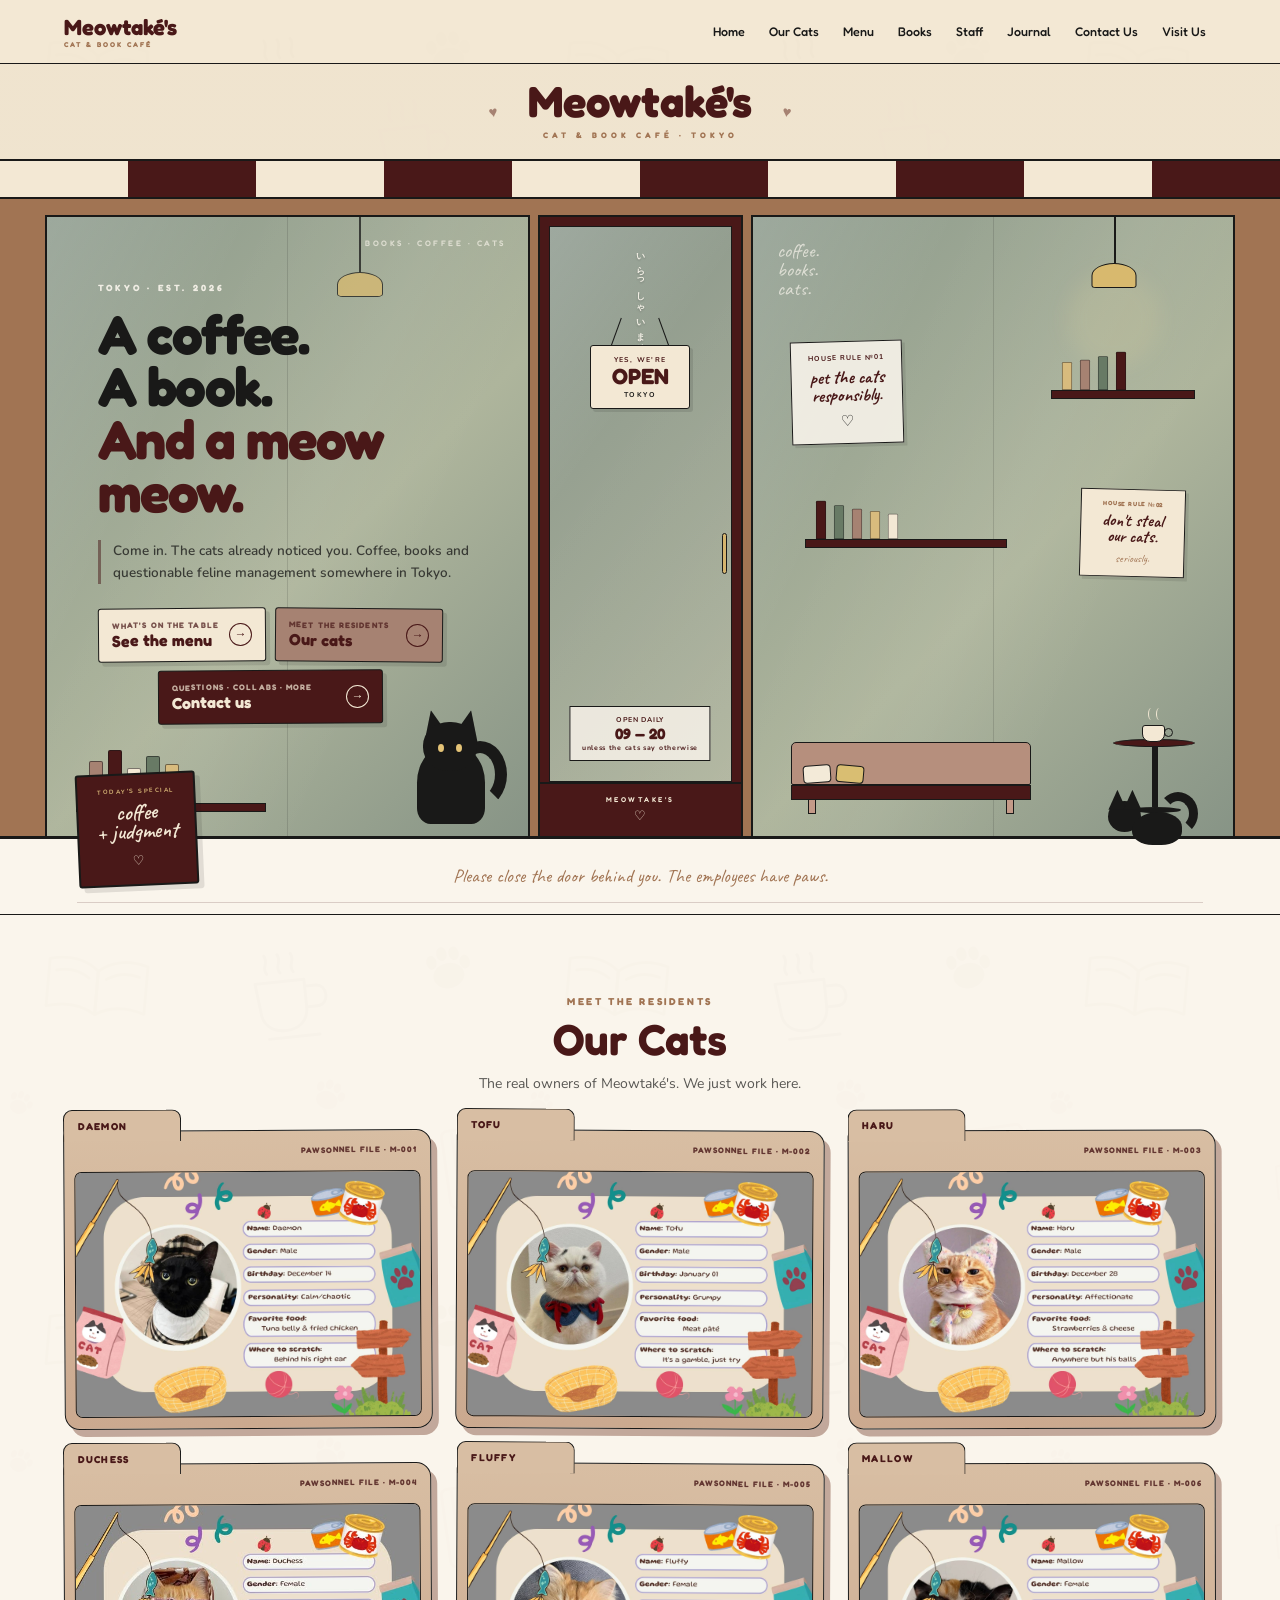
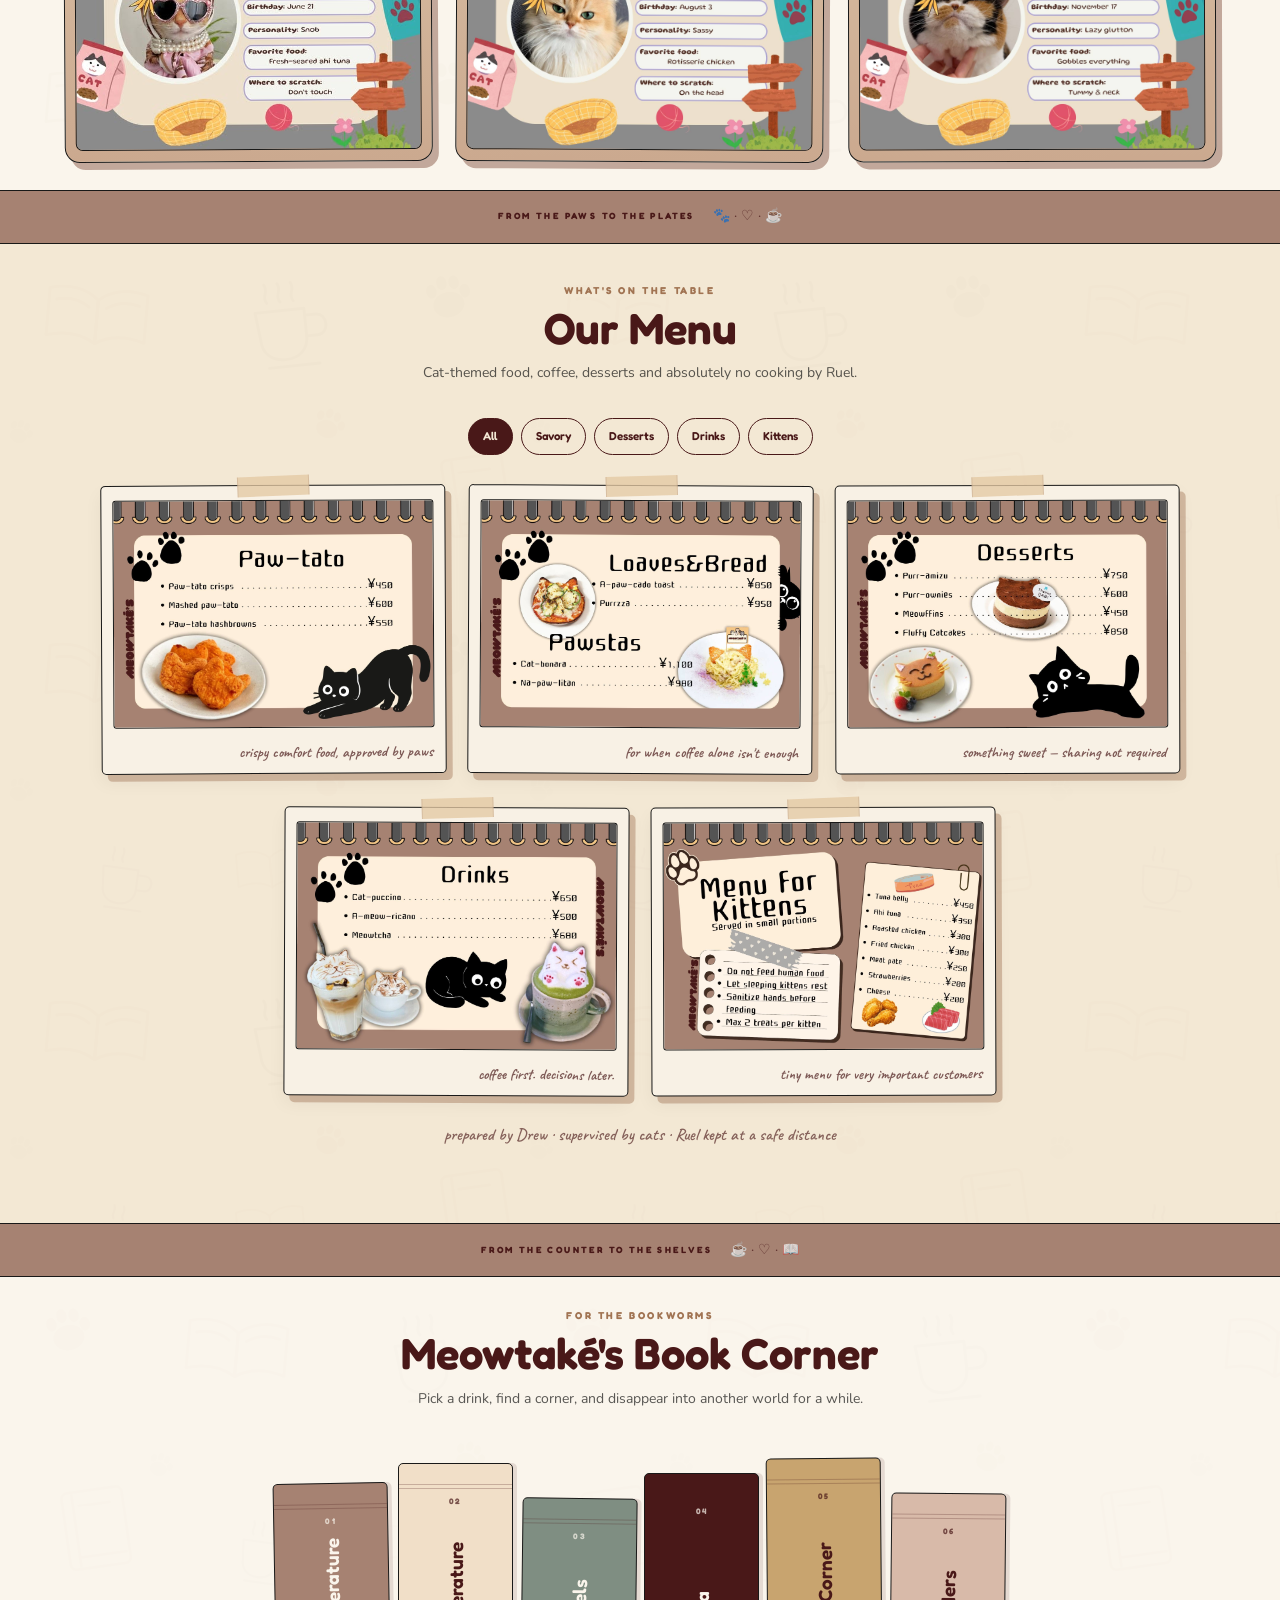
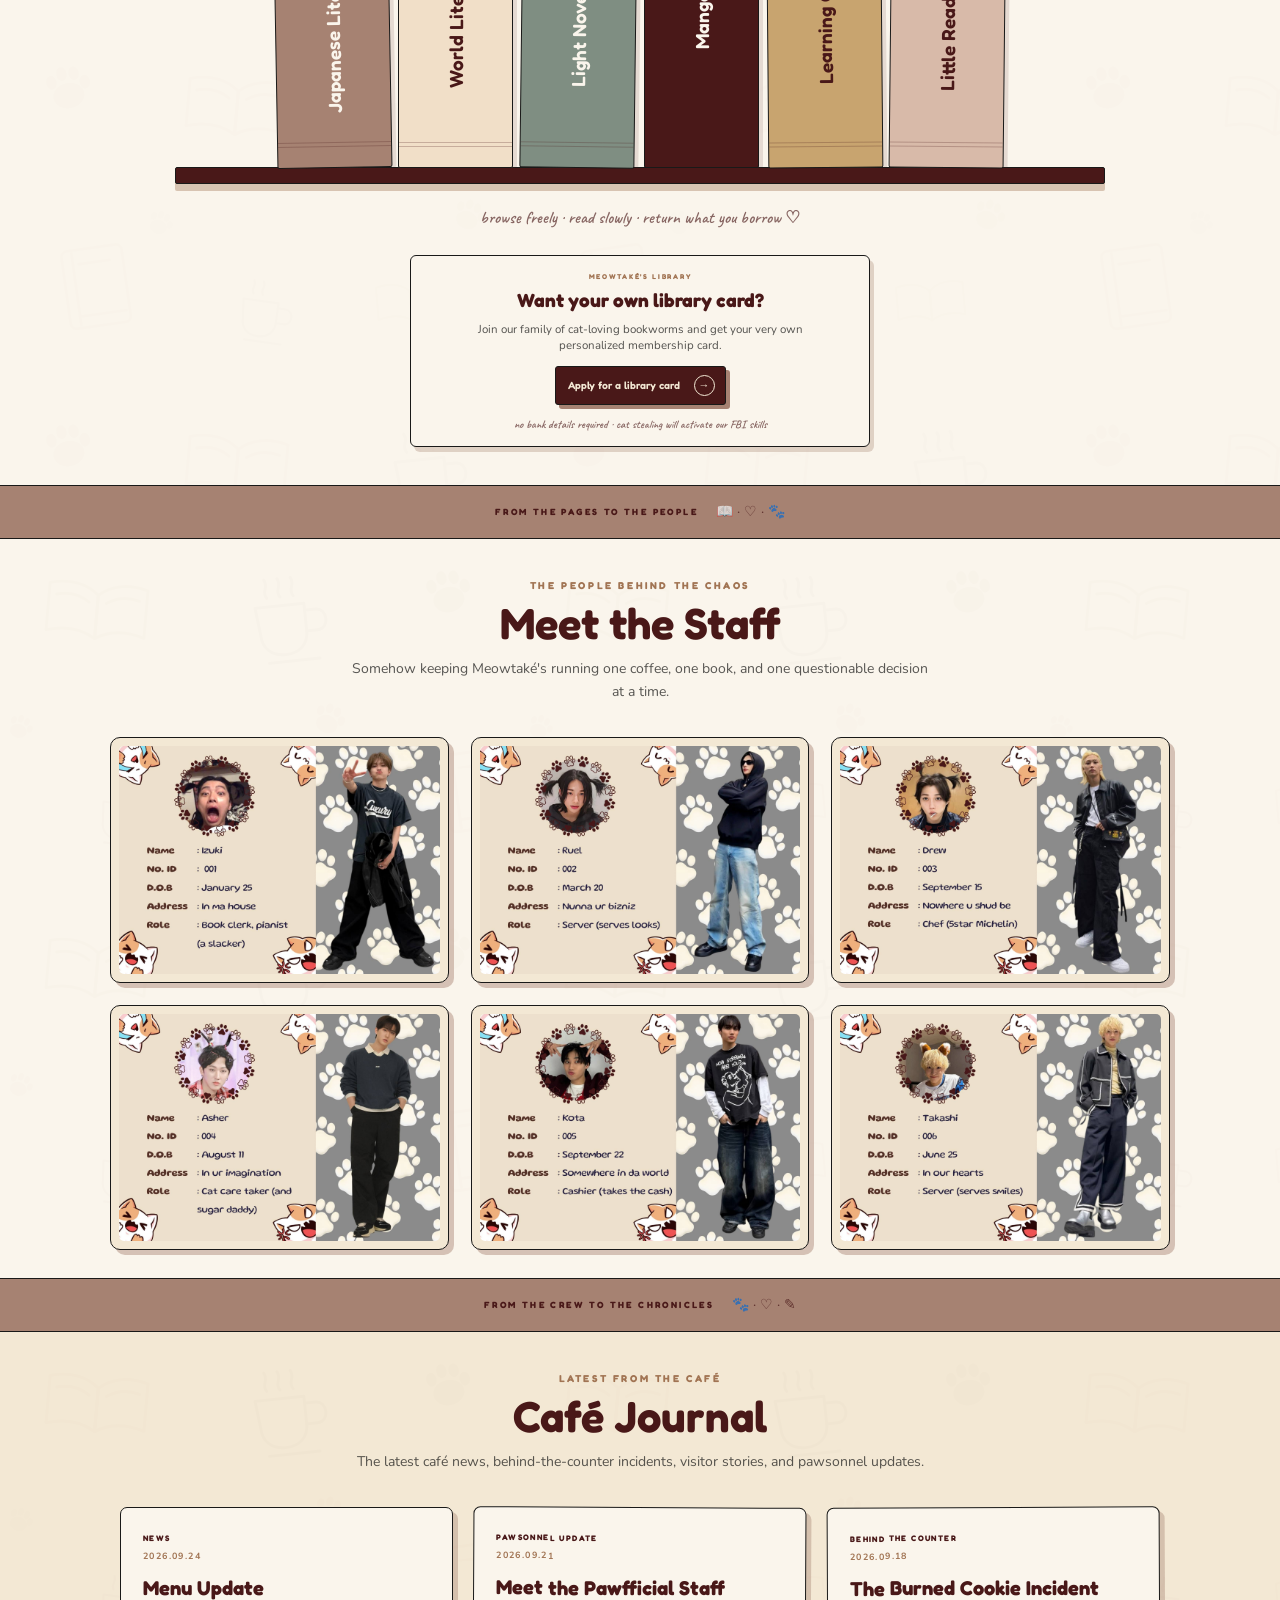
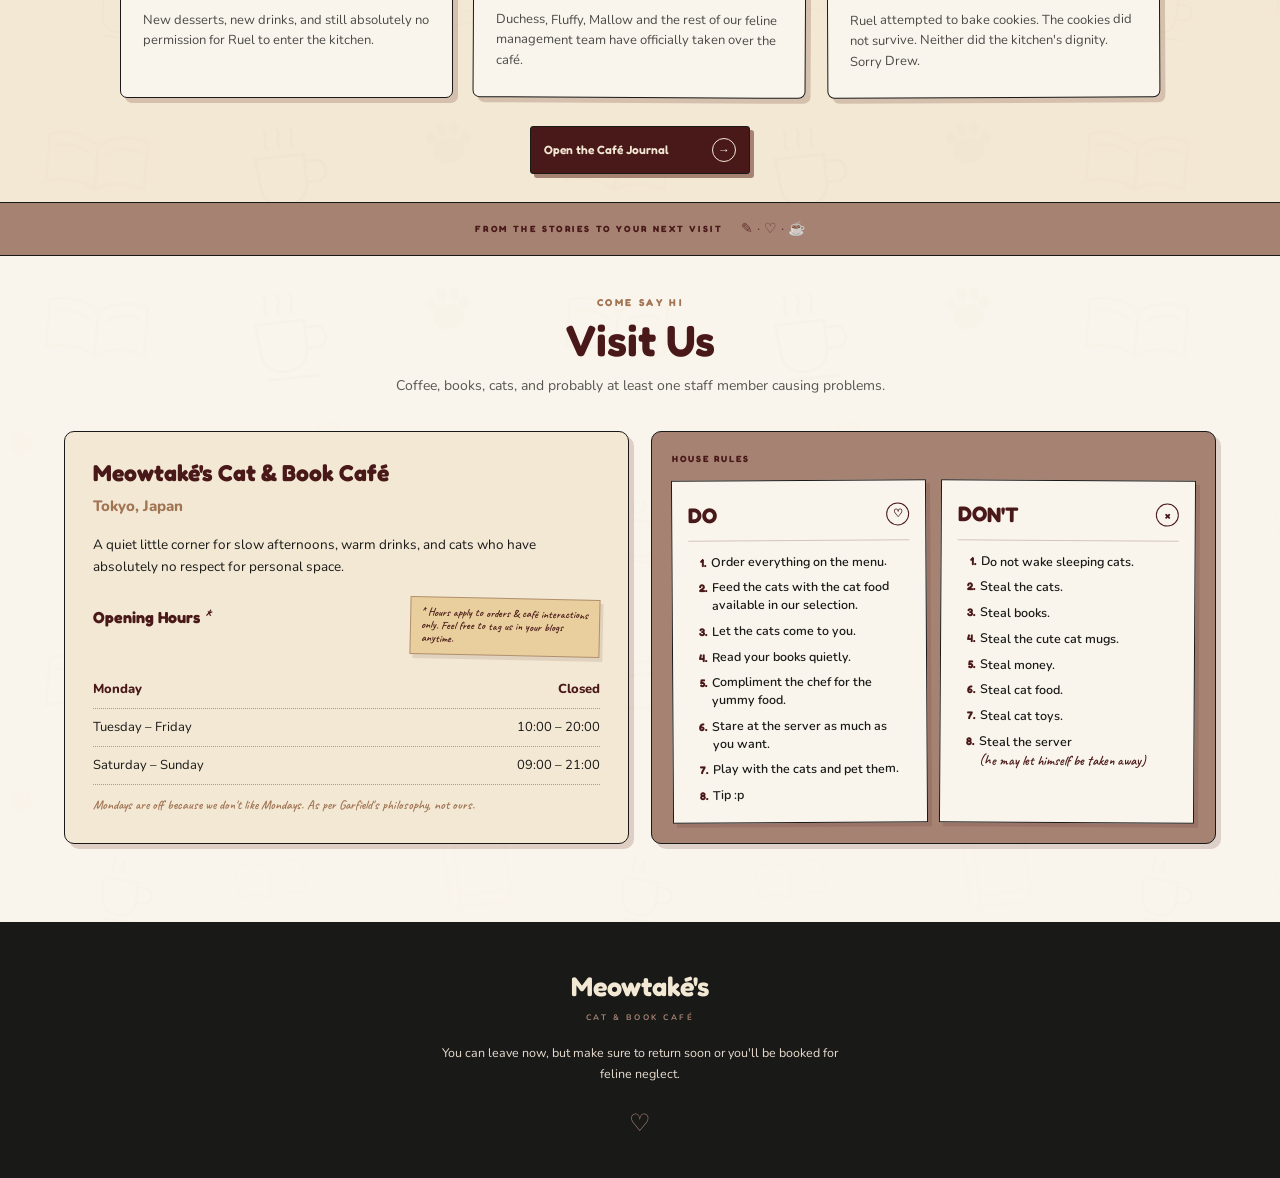
==== commit f0a6d035: "last fucking ierafjrhnfaijre" ====
--- a/index.html
+++ b/index.html
@@ -498,7 +498,7 @@
             </div>
         </section>
 <div class="journal-visit-divider">
-    <span>FROM THE STORIES TO THE YOUR NEXT VISIT</span>
+    <span>FROM THE STORIES TO YOUR NEXT VISIT</span>
     <span class="divider-symbol">✎ · ♡ · ☕</span>
 </div>
         <!-- VISIT US -->
